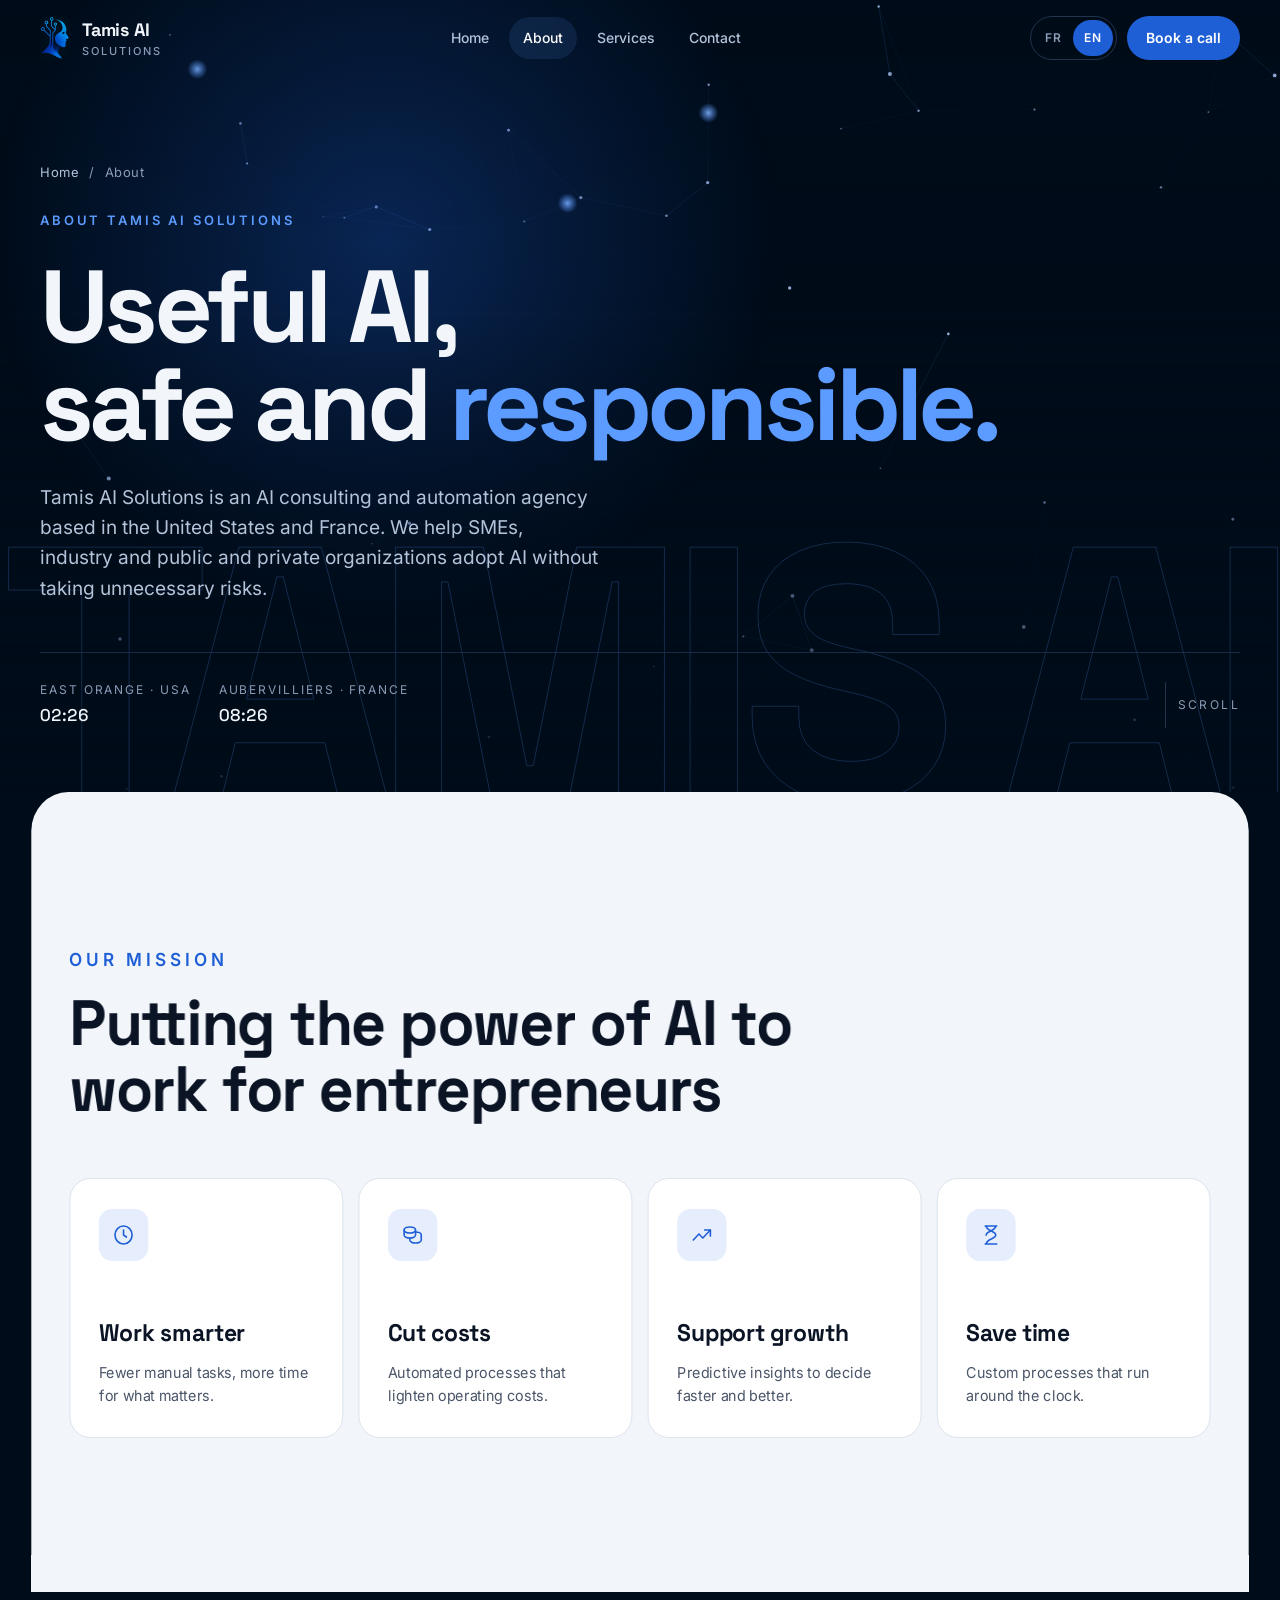
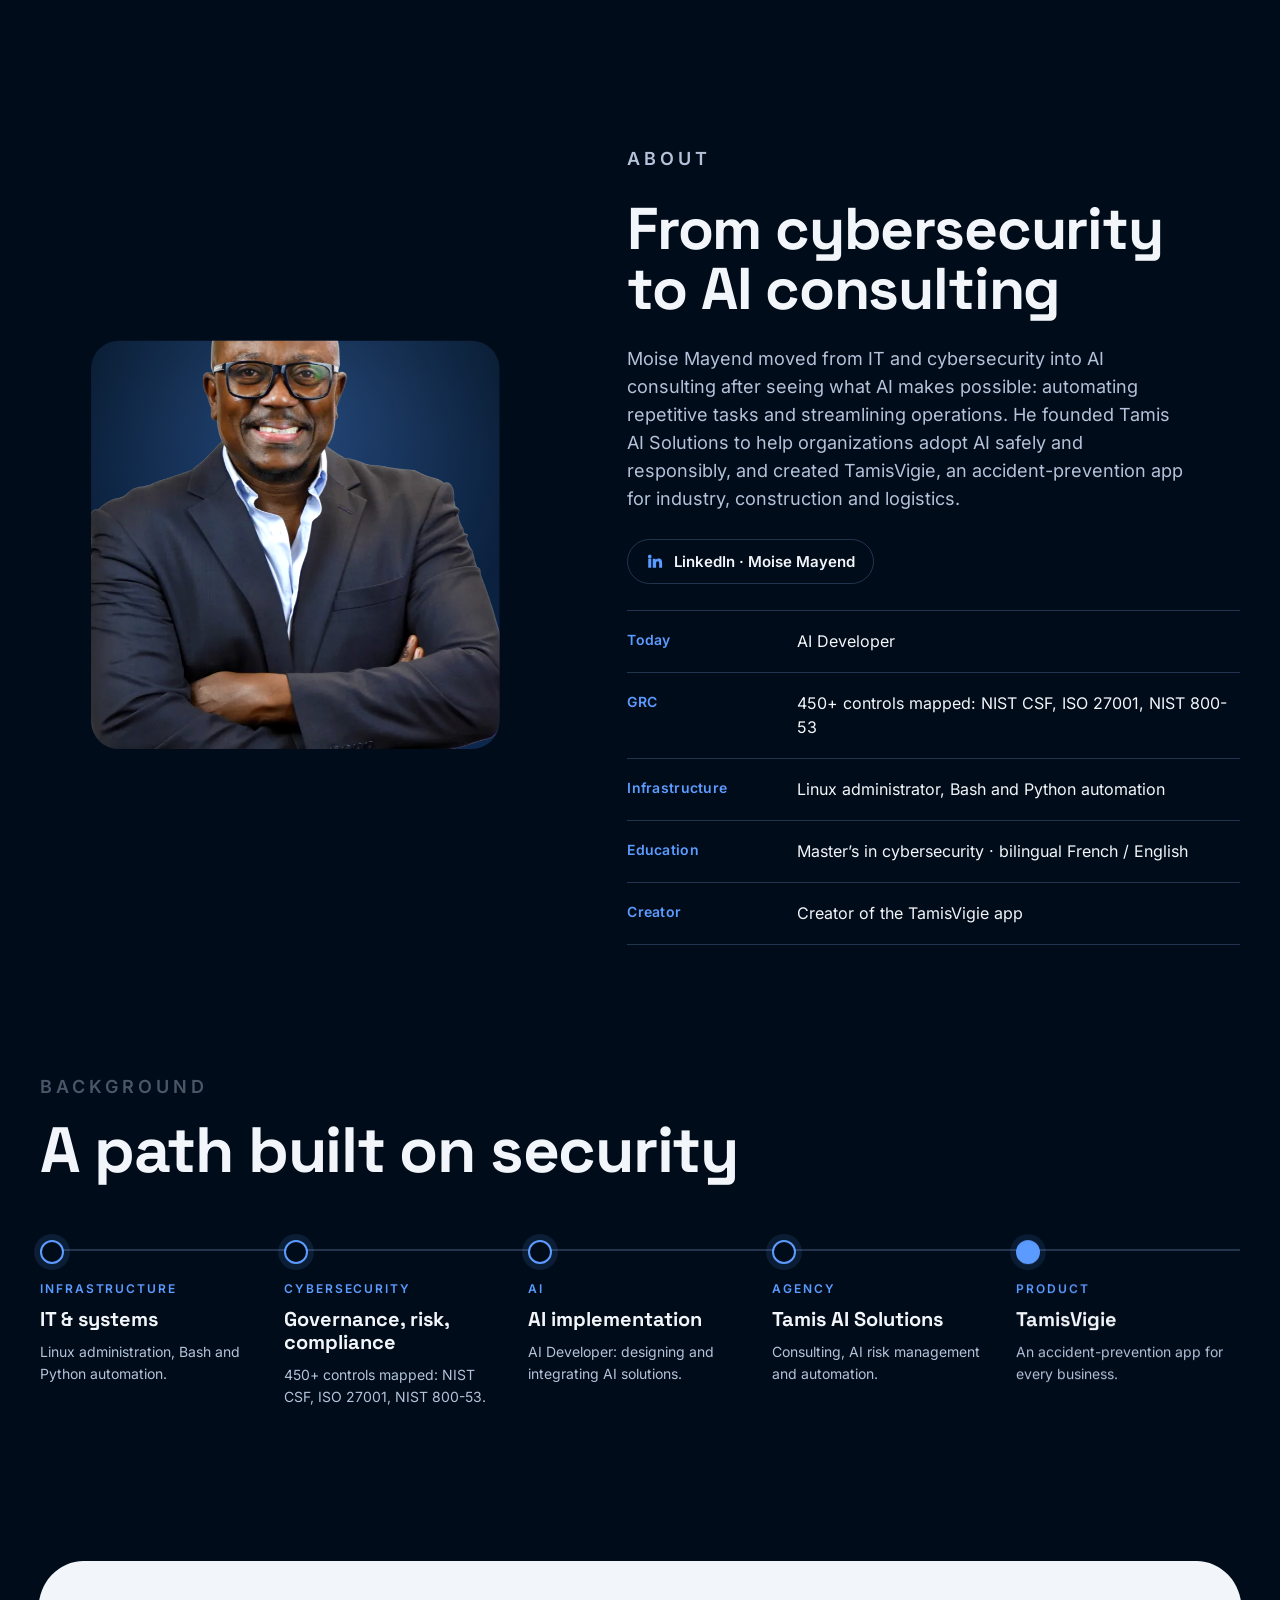
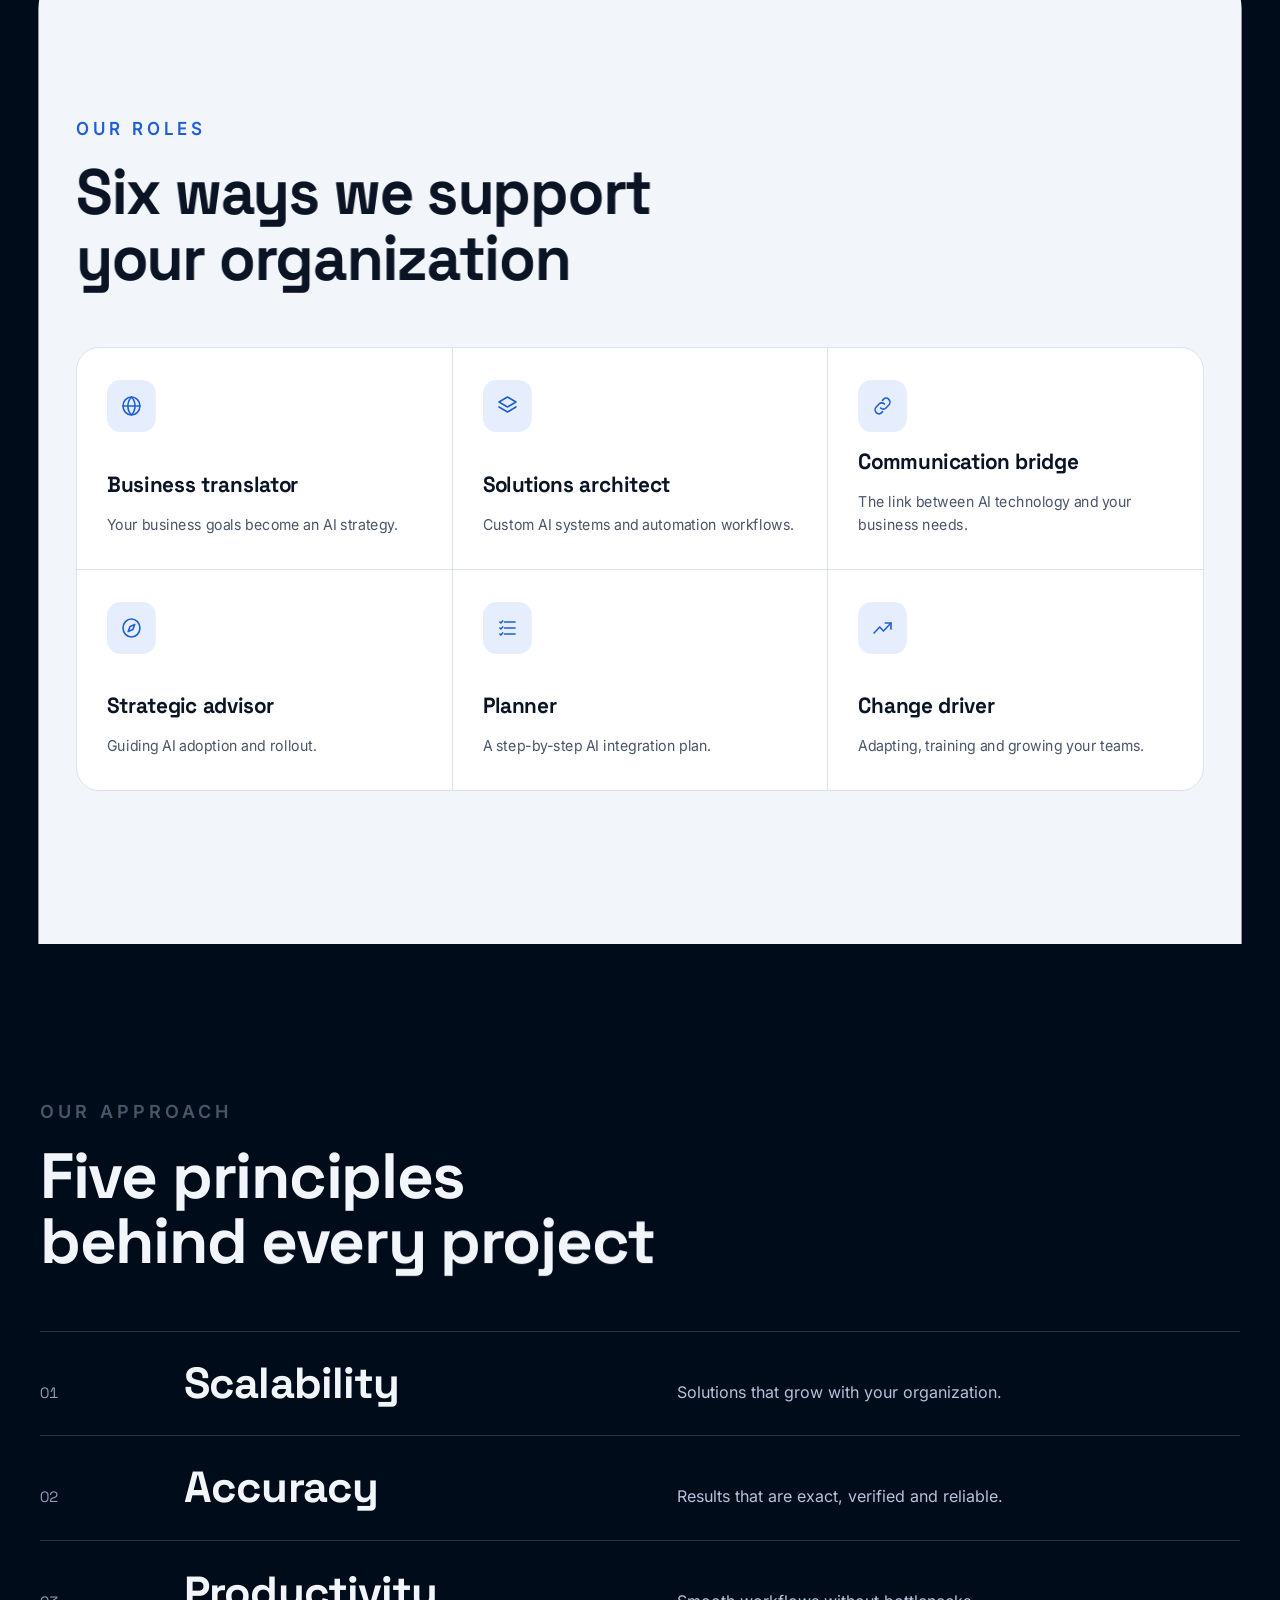
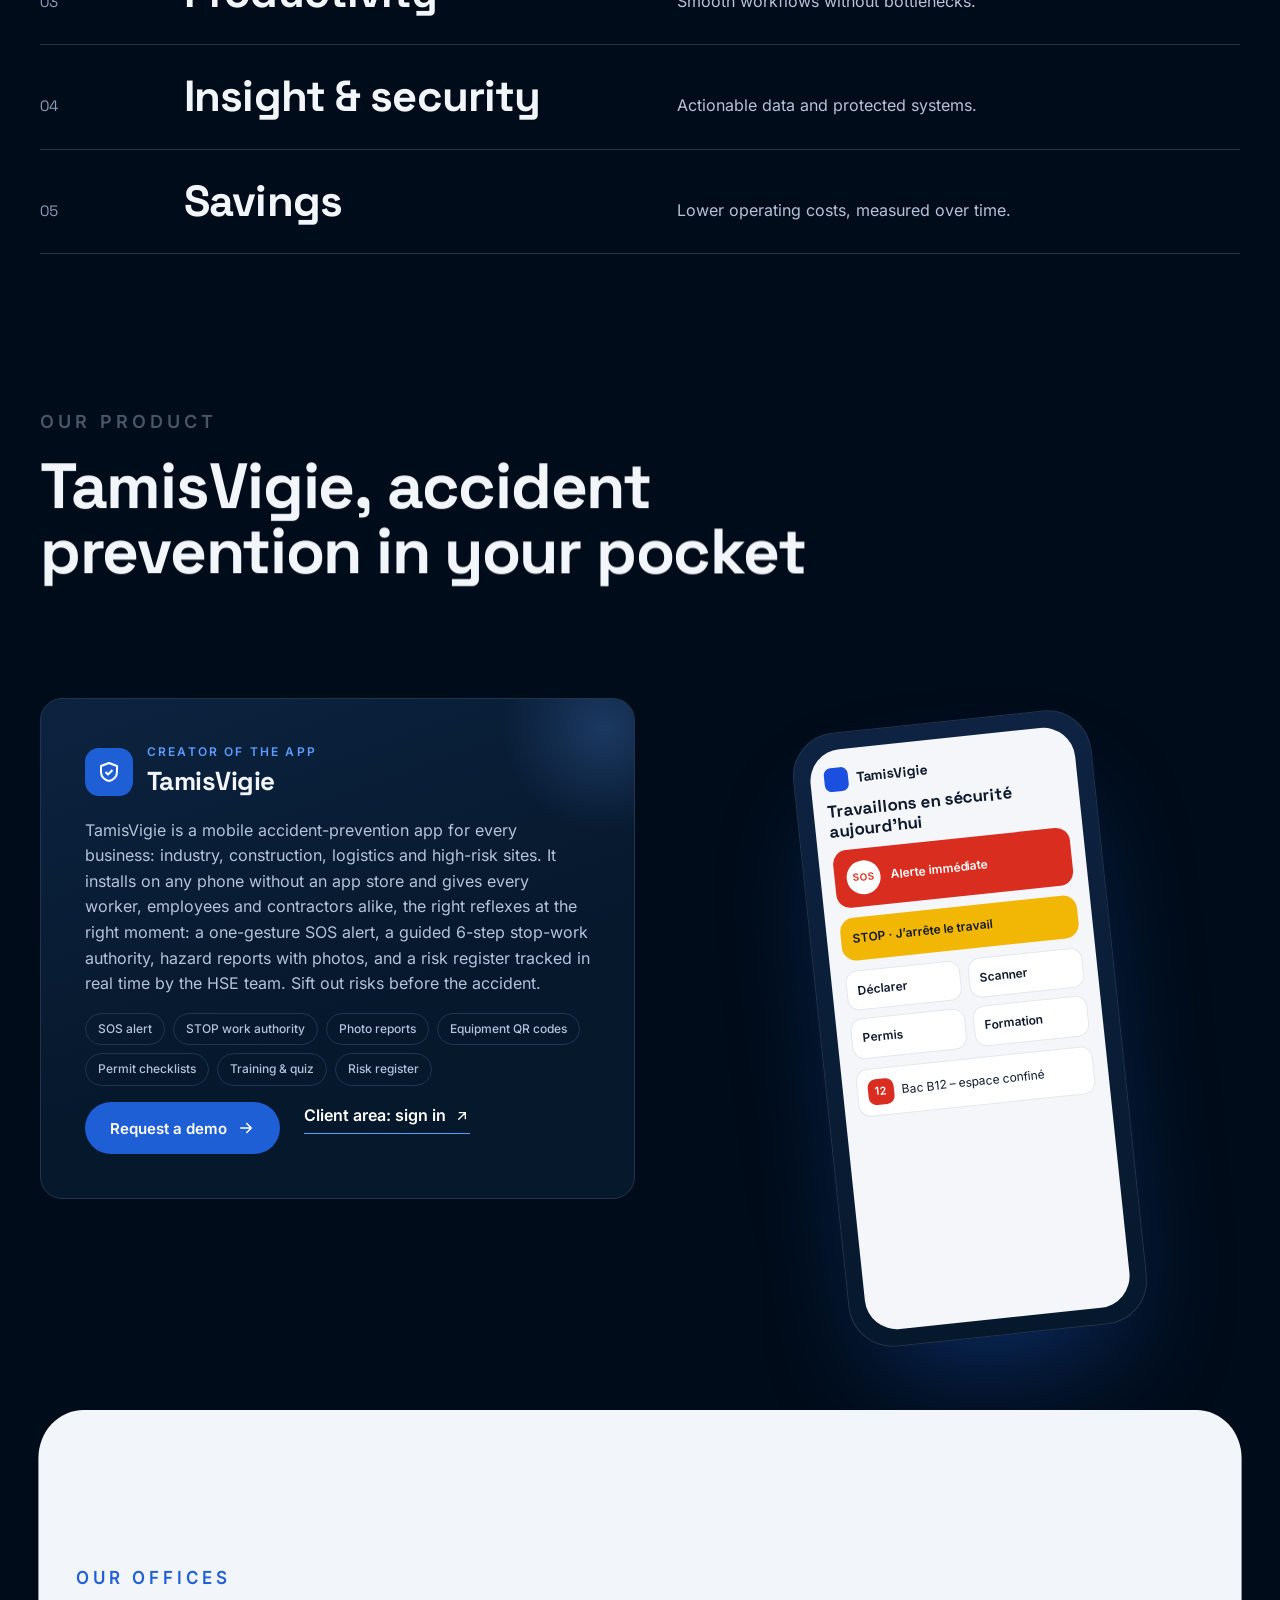
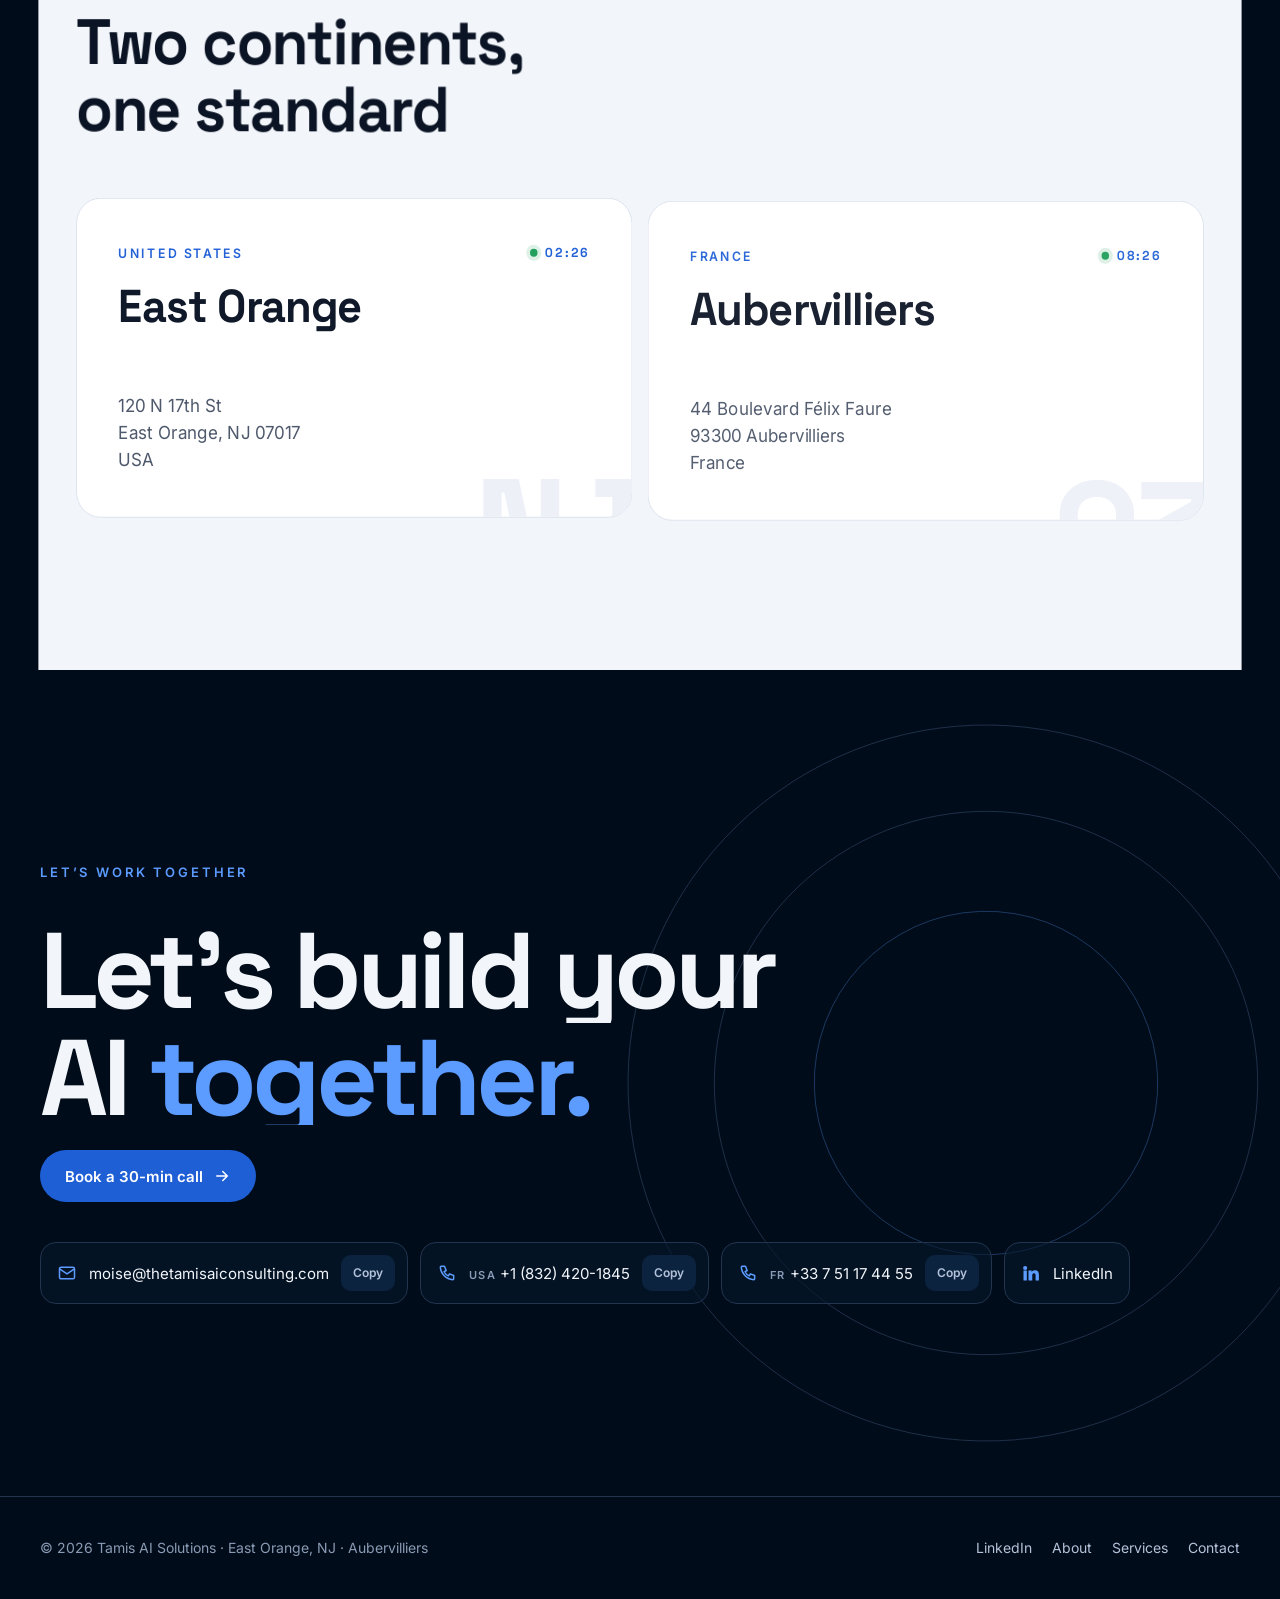
==== about.html @ cbe24662 "Publish Tamis AI site files (unzipped) Co-Authored-By: Claude Opus 5.5 <noreply@anthropic.com> Claud" ====
<!doctype html>
<html lang="fr">
<head>
<meta charset="utf-8">
<meta name="viewport" content="width=device-width, initial-scale=1, viewport-fit=cover">
<title>À propos – Tamis AI Solutions</title>
<meta name="description" content="Tamis AI Solutions : mission, fondateur, approche et TamisVigie.">
<meta name="theme-color" content="#000C19">
<meta name="format-detection" content="telephone=no">
<link rel="canonical" href="https://thetamisaiconsulting.com/about.html">
<meta property="og:type" content="website">
<meta property="og:site_name" content="Tamis AI Solutions">
<meta property="og:title" content="À propos – Tamis AI Solutions">
<meta property="og:description" content="Tamis AI Solutions : mission, fondateur, approche et TamisVigie.">
<meta property="og:url" content="https://thetamisaiconsulting.com/about.html">
<meta property="og:image" content="https://thetamisaiconsulting.com/assets/logo.webp">
<meta name="twitter:card" content="summary">
<link rel="icon" href="assets/mark.webp" type="image/webp">
<link rel="apple-touch-icon" href="assets/mark.webp">
<link rel="preload" href="assets/fonts/space-grotesk-latin-700-normal.woff2" as="font" type="font/woff2" crossorigin>
<link rel="preload" href="assets/fonts/inter-latin-400-normal.woff2" as="font" type="font/woff2" crossorigin>
<link rel="stylesheet" href="assets/site.css">
</head>
<body>
<a class="skip" href="#top" data-i18n="skip">Aller au contenu</a>
<header class="hdr" id="hdr">
  <div class="wrap hdr-in">
    <a class="brand" href="./" aria-label="Tamis AI Solutions">
      <img src="assets/mark.webp" alt="" width="30" height="44">
      <span><b>Tamis AI</b><small>Solutions</small></span>
    </a>
    <nav class="nav" aria-label="Navigation">
      <a href="./" data-i18n="nav.home">Accueil</a>
      <a href="about.html" aria-current="page" data-i18n="nav.about">À propos</a>
      <a href="services.html" data-i18n="nav.services">Services</a>
      <a href="contact.html" data-i18n="nav.contact">Contact</a>
    </nav>
    <div class="hdr-right">
      <div class="lang" role="group" aria-label="Langue / Language">
        <button type="button" data-lang="fr" aria-pressed="true">FR</button>
        <button type="button" data-lang="en" aria-pressed="false">EN</button>
      </div>
      <a class="btn btn-primary magnetic" href="https://calendly.com/mangonte72/30min" target="_blank" rel="noopener" data-i18n="cta.short">Prendre rendez-vous</a>
      <button type="button" class="menu-btn" aria-expanded="false" aria-controls="mnav" aria-label="Menu"><span></span></button>
    </div>
  </div>
</header>
<nav class="mnav" id="mnav" aria-label="Menu">
  <a href="./"><span data-i18n="nav.home">Accueil</span><small>01</small></a>
  <a href="about.html" aria-current="page"><span data-i18n="nav.about">À propos</span><small>02</small></a>
  <a href="services.html"><span data-i18n="nav.services">Services</span><small>03</small></a>
  <a href="contact.html"><span data-i18n="nav.contact">Contact</span><small>04</small></a>
  <a class="btn btn-primary" href="https://calendly.com/mangonte72/30min" target="_blank" rel="noopener" data-i18n="cta.short">Prendre rendez-vous</a>
</nav>

<main id="top">
  <section class="hero phero" id="hero">
    <canvas id="net" data-density="22000" aria-hidden="true"></canvas>
    <div class="hero-glow" id="glow" aria-hidden="true" style="left:30%;top:30%"></div>
    <div class="hero-shade" aria-hidden="true"></div>
    <div class="outline-word" aria-hidden="true">TAMIS AI</div>
    <div class="wrap hero-in" id="heroIn">
      <p class="crumbs hero-fade"><a href="./" data-i18n="nav.home">Accueil</a><span aria-hidden="true">/</span><span data-i18n="nav.about">À propos</span></p>
      <p class="eyebrow hero-fade" data-i18n="ab.eyebrow">À propos</p>
      <h1 class="hero-title" data-lines="ab.title"></h1>
      <p class="hero-sub hero-fade" data-i18n="ab.sub"></p>
      <div class="hero-meta hero-fade">
        <div class="cities">
          <div class="city"><span>East Orange · USA</span><b data-clock="us">--:--</b></div>
          <div class="city"><span>Aubervilliers · France</span><b data-clock="fr">--:--</b></div>
        </div>
        <a class="scroll-cue" href="#mission"><i aria-hidden="true"></i><span data-i18n="hero.scroll">Défiler</span></a>
      </div>
    </div>
  </section>

  <section class="paper sheet clients" id="mission">
    <div class="wrap">
      <div class="sec-head">
        <p class="eyebrow" data-i18n="mi.eyebrow">Notre mission</p>
        <h2 data-i18n="mi.title"></h2>
      </div>
      <div class="pillars" id="pillars"></div>
    </div>
  </section>

  <section class="founder" id="founder">
    <div class="wrap f-grid">
      <figure class="f-photo" id="fPhoto" style="margin:0">
        <img src="assets/founder.webp" alt="Moise Mayend" id="fImg" width="760" height="1069">
        <figcaption class="f-tag"><b>Moise Mayend</b><span data-i18n="f.role">Fondateur</span></figcaption>
      </figure>
      <div class="f-text">
        <p class="eyebrow" data-i18n="f.eyebrow">À propos</p>
        <h2 data-i18n="f.title"></h2>
        <p data-i18n="f.bio"></p>
        <a class="li-link" href="https://www.linkedin.com/in/moise-mayend-bb1931377" target="_blank" rel="noopener"><svg width="18" height="18" viewBox="0 0 24 24" fill="currentColor" aria-hidden="true"><path d="M4.98 3.5a2.5 2.5 0 11.02 5 2.5 2.5 0 01-.02-5zM3 9h4v12H3zM9 9h3.8v1.7h.1c.5-1 1.8-2 3.8-2 4 0 4.8 2.6 4.8 6V21h-4v-5.6c0-1.3 0-3-1.9-3s-2.1 1.4-2.1 2.9V21H9z"/></svg><span>LinkedIn · Moise Mayend</span></a>
        <dl class="creds" id="creds" style="margin:0"></dl>
      </div>
    </div>
    <div class="wrap" style="padding-top:clamp(80px,10vw,140px)">
      <div class="sec-head">
        <p class="eyebrow" data-i18n="pa.eyebrow">Parcours</p>
        <h2 data-i18n="pa.title"></h2>
      </div>
      <div class="path"><div class="path-line" aria-hidden="true"><i></i></div><div id="pathSteps" style="display:contents"></div></div>
    </div>
  </section>

  <section class="paper sheet clients" id="roles-sec">
    <div class="wrap">
      <div class="sec-head">
        <p class="eyebrow" data-i18n="ro.eyebrow">Nos rôles</p>
        <h2 data-i18n="ro.title"></h2>
      </div>
      <div class="roles" id="roles"></div>
    </div>
  </section>

  <section class="founder" id="approach">
    <div class="wrap">
      <div class="sec-head">
        <p class="eyebrow" data-i18n="pr.eyebrow">Notre approche</p>
        <h2 data-i18n="pr.title"></h2>
      </div>
      <div class="principles" id="principles"></div>
    </div>
  </section>

  <section class="founder" id="tamisvigie" style="padding-top:0">
    <div class="wrap">
      <div class="sec-head">
        <p class="eyebrow" data-i18n="tvp.eyebrow">Notre produit</p>
        <h2 data-i18n="tvp.title"></h2>
      </div>
      <div class="product">
        <article class="tv">
          <div class="tv-head">
            <div class="tv-logo"><svg width="24" height="24" viewBox="0 0 24 24" fill="none" stroke="currentColor" stroke-width="2" stroke-linejoin="round" aria-hidden="true"><path d="M12 3l8 3v6c0 4.5-3.4 8.3-8 9-4.6-.7-8-4.5-8-9V6l8-3z"/><path d="M8.5 12l2.5 2.5 4.5-4.5"/></svg></div>
            <div><p class="tv-kicker" data-i18n="tv.kicker">Créateur de l’application</p><h3>TamisVigie</h3></div>
          </div>
          <p class="tv-def" data-i18n="tv.def"></p>
          <div class="tags" id="tvTags"></div>
          <div class="tv-actions">
            <a class="btn btn-primary magnetic" href="https://calendly.com/mangonte72/30min" target="_blank" rel="noopener"><span data-i18n="tv.demo">Demander une démo</span><svg width="18" height="18" viewBox="0 0 24 24" fill="none" stroke="currentColor" stroke-width="2" stroke-linecap="round" aria-hidden="true"><path d="M5 12h14M13 6l6 6-6 6"/></svg></a>
            <a class="tv-link" href="https://mangonte72-dotcom.github.io/vigie/" target="_blank" rel="noopener"><span data-i18n="tv.login">Espace clients : se connecter</span><svg width="16" height="16" viewBox="0 0 24 24" fill="none" stroke="currentColor" stroke-width="2" stroke-linecap="round" aria-hidden="true"><path d="M7 17L17 7M8 7h9v9"/></svg></a>
          </div>
        </article>
        <div class="phone" aria-hidden="true">
          <div class="phone-in">
            <div class="ph-top"><i></i>TamisVigie</div>
            <div class="ph-h">Travaillons en sécurité aujourd’hui</div>
            <div class="ph-sos"><span>SOS</span>Alerte immédiate</div>
            <div class="ph-stop">STOP · J’arrête le travail</div>
            <div class="ph-grid"><div>Déclarer</div><div>Scanner</div><div>Permis</div><div>Formation</div></div>
            <div class="ph-row"><b>12</b>Bac B12 – espace confiné</div>
          </div>
        </div>
      </div>
    </div>
  </section>

  <!-- OFFICES -->
  <section class="paper sheet offices" id="offices">
    <div class="wrap">
      <div class="sec-head">
        <p class="eyebrow" data-i18n="of.eyebrow">Nos bureaux</p>
        <h2 data-i18n="of.title">Deux continents, une même exigence</h2>
      </div>
      <div class="of-grid">
        <article class="of">
          <div class="of-flag"><span data-i18n="of.us">États-Unis</span><span class="of-time"><i></i><b data-clock="us">--:--</b></span></div>
          <h3>East Orange</h3>
          <address>120 N 17th St<br>East Orange, NJ 07017<br>USA</address>
          <div class="of-coord" aria-hidden="true">NJ</div>
        </article>
        <article class="of">
          <div class="of-flag"><span data-i18n="of.fr">France</span><span class="of-time"><i></i><b data-clock="fr">--:--</b></span></div>
          <h3>Aubervilliers</h3>
          <address>44 Boulevard Félix Faure<br>93300 Aubervilliers<br>France</address>
          <div class="of-coord" aria-hidden="true">93</div>
        </article>
      </div>
    </div>
  </section>

  <!-- CTA -->
  <section class="cta" id="contact">
    <div class="cta-ring" id="ring" aria-hidden="true"></div>
    <div class="wrap cta-in">
      <p class="eyebrow" data-i18n="cta.eyebrow">Travaillons ensemble</p>
      <h2 class="cta-title" data-lines="ab.cta"></h2>
      <div class="cta-row">
        <a class="btn btn-primary magnetic" href="https://calendly.com/mangonte72/30min" target="_blank" rel="noopener"><span data-i18n="hero.cta1">Réserver un appel de 30 min</span><svg width="18" height="18" viewBox="0 0 24 24" fill="none" stroke="currentColor" stroke-width="2" stroke-linecap="round" aria-hidden="true"><path d="M5 12h14M13 6l6 6-6 6"/></svg></a>
      </div>
      <div class="contact-list">
        <div class="chip"><svg width="20" height="20" viewBox="0 0 24 24" fill="none" stroke="currentColor" stroke-width="1.8" aria-hidden="true"><rect x="3" y="5" width="18" height="14" rx="2"/><path d="M3 7l9 6 9-6"/></svg><span id="mail">moise@thetamisaiconsulting.com</span><button type="button" data-copy="mail" data-i18n="copy">Copier</button></div>
        <div class="chip"><svg width="20" height="20" viewBox="0 0 24 24" fill="none" stroke="currentColor" stroke-width="1.8" stroke-linejoin="round" aria-hidden="true"><path d="M5 4h4l2 5-2.5 1.5a11 11 0 005 5L15 13l5 2v4a1 1 0 01-1 1A16 16 0 014 5a1 1 0 011-1z"/></svg><span><small class="cc">USA</small> <span id="phone">+1 (832) 420-1845</span></span><button type="button" data-copy="phone" data-i18n="copy">Copier</button></div>
        <div class="chip"><svg width="20" height="20" viewBox="0 0 24 24" fill="none" stroke="currentColor" stroke-width="1.8" stroke-linejoin="round" aria-hidden="true"><path d="M5 4h4l2 5-2.5 1.5a11 11 0 005 5L15 13l5 2v4a1 1 0 01-1 1A16 16 0 014 5a1 1 0 011-1z"/></svg><span><small class="cc">FR</small> <span id="phone2">+33 7 51 17 44 55</span></span><button type="button" data-copy="phone2" data-i18n="copy">Copier</button></div>
        <a class="chip" style="text-decoration:none;padding-right:16px" href="https://www.linkedin.com/in/moise-mayend-bb1931377" target="_blank" rel="noopener"><svg width="20" height="20" viewBox="0 0 24 24" fill="currentColor" aria-hidden="true"><path d="M4.98 3.5a2.5 2.5 0 11.02 5 2.5 2.5 0 01-.02-5zM3 9h4v12H3zM9 9h3.8v1.7h.1c.5-1 1.8-2 3.8-2 4 0 4.8 2.6 4.8 6V21h-4v-5.6c0-1.3 0-3-1.9-3s-2.1 1.4-2.1 2.9V21H9z"/></svg><span style="user-select:auto">LinkedIn</span></a>
      </div>
    </div>
  </section>
</main>

<footer class="foot">
  <div class="wrap foot-in">
    <span>© 2026 Tamis AI Solutions · East Orange, NJ · Aubervilliers</span>
    <nav aria-label="Footer">
      <a href="https://www.linkedin.com/in/moise-mayend-bb1931377" target="_blank" rel="noopener">LinkedIn</a>
      <a href="about.html" data-i18n="nav.about">À propos</a>
      <a href="services.html" data-i18n="nav.services">Services</a>
      <a href="contact.html" data-i18n="nav.contact">Contact</a>
    </nav>
  </div>
</footer>

<script src="assets/vendor/gsap.min.js"></script>
<script src="assets/vendor/ScrollTrigger.min.js"></script>
<script src="assets/vendor/lenis.min.js"></script>
<script src="assets/i18n.js"></script>
<script src="assets/site.js"></script>
</body>
</html>
---- assets/site.css ----
/* Self-hosted fonts (no third-party requests) */
@font-face{font-family:"Inter";font-style:normal;font-weight:400;font-display:swap;src:url("fonts/inter-latin-400-normal.woff2") format("woff2")}
@font-face{font-family:"Inter";font-style:normal;font-weight:500;font-display:swap;src:url("fonts/inter-latin-500-normal.woff2") format("woff2")}
@font-face{font-family:"Inter";font-style:normal;font-weight:600;font-display:swap;src:url("fonts/inter-latin-600-normal.woff2") format("woff2")}
@font-face{font-family:"Space Grotesk";font-style:normal;font-weight:400;font-display:swap;src:url("fonts/space-grotesk-latin-400-normal.woff2") format("woff2")}
@font-face{font-family:"Space Grotesk";font-style:normal;font-weight:500;font-display:swap;src:url("fonts/space-grotesk-latin-500-normal.woff2") format("woff2")}
@font-face{font-family:"Space Grotesk";font-style:normal;font-weight:600;font-display:swap;src:url("fonts/space-grotesk-latin-600-normal.woff2") format("woff2")}
@font-face{font-family:"Space Grotesk";font-style:normal;font-weight:700;font-display:swap;src:url("fonts/space-grotesk-latin-700-normal.woff2") format("woff2")}
/* Layout: dark "ink" stage for the hero, services, founder and CTA; light "paper" sheets slide over it for the manifesto, clients and offices. */
:root{
  --ink:#000C19; --ink-2:#06182C; --ink-3:#0C2340; --line:#23344F;
  --paper:#F2F5FA; --paper-2:#FFFFFF; --paper-ink:#0B1424; --paper-line:#DCE3EE;
  --blue:#1F5FD6; --sky:#5C9BFF; --mist:#B4C3DA; --dim:#8A9BB5; --slate:#4A5568;
  --display:"Space Grotesk",ui-sans-serif,system-ui,sans-serif;
  --body:"Inter",ui-sans-serif,system-ui,-apple-system,"Segoe UI",sans-serif;
  --gut:max(20px,env(safe-area-inset-left,0px));
  --gut-r:max(20px,env(safe-area-inset-right,0px));
  --wrap:1240px;
  color-scheme:dark;
}
*{box-sizing:border-box}
html{background:var(--ink)}
body{margin:0;background:var(--ink);color:#F2F5FA;font-family:var(--body);font-size:16px;line-height:1.55;-webkit-font-smoothing:antialiased;overflow-x:hidden}
h1,h2,h3{font-family:var(--display);margin:0;font-weight:700;letter-spacing:-.02em;text-wrap:balance}
p{margin:0}
a{color:inherit}
img{display:block;max-width:100%}
:focus-visible{outline:2px solid var(--sky);outline-offset:3px;border-radius:6px}
.wrap{max-width:var(--wrap);margin:0 auto;padding-left:var(--gut);padding-right:var(--gut-r)}
.eyebrow{font-size:13px;font-weight:600;letter-spacing:.22em;text-transform:uppercase;color:var(--sky)}
.paper .eyebrow{color:var(--blue)}
.line{display:block;overflow:hidden;padding-bottom:.06em;margin-bottom:-.06em}
.line>span{display:inline-block;will-change:transform}

/* ---------- Preloader ---------- */
.loader{display:none}
.js-anim .loader{display:grid;position:fixed;inset:0;z-index:100;background:var(--ink);place-items:center}
.loader-in{display:flex;flex-direction:column;align-items:center;gap:22px}
.loader img{width:86px;height:auto;border-radius:12px}
.loader-word{font-family:var(--display);font-weight:700;font-size:22px;letter-spacing:.5em;padding-left:.5em;display:flex}
.loader-word span{display:inline-block}
.loader-bar{width:180px;height:2px;background:var(--line);overflow:hidden;border-radius:2px}
.loader-bar i{display:block;height:100%;width:100%;background:var(--sky);transform-origin:left;transform:scaleX(0)}

/* ---------- Header ---------- */
body::before{content:"";position:fixed;inset:0 0 auto;height:env(safe-area-inset-top,0px);z-index:60;background:var(--ink)}
.hdr{position:fixed;top:env(safe-area-inset-top,0px);left:0;right:0;z-index:50;transition:background .4s,border-color .4s,backdrop-filter .4s;border-bottom:1px solid transparent}
.hdr.scrolled{background:rgba(0,12,25,.9);backdrop-filter:blur(14px);-webkit-backdrop-filter:blur(14px);border-color:rgba(35,52,79,.7)}
.hdr-in{display:flex;align-items:center;justify-content:space-between;gap:16px;height:76px}
.brand{display:flex;align-items:center;gap:12px;text-decoration:none}
.brand img{width:30px;height:auto;border-radius:6px}
.brand b{font-family:var(--display);font-size:18px;font-weight:700;letter-spacing:-.01em}
.brand small{display:block;font-size:11px;color:var(--dim);letter-spacing:.18em;text-transform:uppercase;font-weight:500}
.nav{display:flex;align-items:center;gap:6px}
.nav a{text-decoration:none;font-size:14px;font-weight:500;color:var(--mist);padding:10px 14px;border-radius:999px;transition:color .25s,background .25s}
.nav a:hover{color:#fff;background:rgba(92,155,255,.1)}
.hdr-right{display:flex;align-items:center;gap:10px}
.lang{display:flex;border:1px solid var(--line);border-radius:999px;padding:3px}
.lang button{font:600 12px/1 var(--body);letter-spacing:.08em;background:none;border:0;color:var(--dim);padding:9px 11px;border-radius:999px;cursor:pointer;min-height:36px}
.lang button[aria-pressed="true"]{background:var(--blue);color:#fff}
.btn{display:inline-flex;align-items:center;gap:10px;font:600 15px/1 var(--body);text-decoration:none;border-radius:999px;padding:16px 24px;min-height:48px;border:1px solid transparent;cursor:pointer;transition:background .3s,color .3s,border-color .3s;will-change:transform}
.btn-primary{background:var(--blue);color:#fff}
.btn-primary:hover{background:#2C6CF0}
.btn-ghost{border-color:var(--line);color:#F2F5FA;background:rgba(6,24,44,.4)}
.btn-ghost:hover{border-color:var(--sky)}
.btn svg{transition:transform .3s}
.btn:hover svg{transform:translateX(4px)}
.hdr .btn{padding:12px 18px;font-size:14px;min-height:44px}
.menu-btn{display:none;width:44px;height:44px;border-radius:999px;border:1px solid var(--line);background:none;color:#fff;cursor:pointer;place-items:center}

/* ---------- Hero ---------- */
.hero{position:relative;min-height:100svh;display:flex;flex-direction:column;justify-content:flex-end;overflow:hidden;isolation:isolate}
.hero canvas{position:absolute;inset:0;width:100%;height:100%;z-index:-2}
.hero-glow{position:absolute;z-index:-1;width:900px;height:900px;max-width:none;border-radius:50%;background:radial-gradient(circle,rgba(31,95,214,.32),rgba(31,95,214,0) 62%);left:55%;top:20%;transform:translate(-50%,-50%);pointer-events:none}
.hero-shade{position:absolute;inset:0;z-index:-1;background:linear-gradient(180deg,rgba(0,12,25,.1) 0%,rgba(0,12,25,0) 40%,rgba(0,12,25,.85) 100%);pointer-events:none}
.hero-in{position:relative;width:100%;padding-top:150px;padding-bottom:40px;display:flex;flex-direction:column;gap:28px}
.hero h1{font-size:clamp(46px,7.4vw,118px);line-height:.98;max-width:1150px;letter-spacing:-.045em;font-weight:700}
.hero h1 .accent{color:var(--sky)}
.hero-sub{max-width:560px;font-size:clamp(17px,1.5vw,19px);color:var(--mist);line-height:1.6}
.hero-cta{display:flex;flex-wrap:wrap;gap:12px}
.hero-meta{display:flex;flex-wrap:wrap;align-items:flex-end;justify-content:space-between;gap:20px;padding-top:28px;margin-top:20px;border-top:1px solid rgba(35,52,79,.8)}
.cities{display:flex;flex-wrap:wrap;gap:28px}
.city{display:flex;flex-direction:column;gap:2px}
.city span{font-size:12px;letter-spacing:.16em;text-transform:uppercase;color:var(--dim)}
.city b{font-family:var(--display);font-weight:500;font-size:17px;font-variant-numeric:tabular-nums}
.scroll-cue{display:flex;align-items:center;gap:12px;font-size:12px;letter-spacing:.2em;text-transform:uppercase;color:var(--dim);text-decoration:none}
.scroll-cue i{width:1px;height:46px;background:var(--line);position:relative;overflow:hidden}
.scroll-cue i::after{content:"";position:absolute;left:0;top:-50%;width:1px;height:50%;background:var(--sky);animation:cue 2s cubic-bezier(.6,0,.2,1) infinite}
@keyframes cue{to{top:110%}}

/* ---------- Marquee ---------- */
.marquee{border-block:1px solid var(--line);overflow:hidden;padding-block:22px;background:var(--ink)}
.marquee-track{display:flex;width:max-content;gap:0;will-change:transform}
.marquee-group{display:flex;align-items:center;gap:40px;padding-right:40px;font-family:var(--display);font-size:clamp(22px,3vw,36px);font-weight:500;white-space:nowrap;color:var(--mist)}
.marquee-group i{width:10px;height:10px;border:2px solid var(--sky);border-radius:50%;flex:0 0 auto}

/* ---------- Paper sheets ---------- */
.paper{background:var(--paper);color:var(--paper-ink);position:relative;z-index:2}
.sheet{border-radius:0;transform-origin:50% 0}
.manifesto{padding-block:clamp(96px,14vw,180px)}
.manifesto-in{display:grid;grid-template-columns:minmax(0,1fr) minmax(0,3fr);gap:40px}
.manifesto-side{display:flex;flex-direction:column;gap:18px}
.risk{position:relative;width:100%;max-width:320px;display:flex;flex-direction:column;gap:14px}
.risk canvas{width:100%;aspect-ratio:1;display:block}
.risk-hud{display:flex;flex-direction:column;gap:10px;font-family:var(--body)}
.risk-state{display:flex;align-items:center;gap:8px;font-size:13px;font-weight:600;letter-spacing:.04em;color:var(--slate)}
.risk-state i{width:8px;height:8px;border-radius:50%;background:#D92D20;box-shadow:0 0 0 4px rgba(217,45,32,.15);transition:background .4s,box-shadow .4s}
.risk.safe .risk-state i{background:#1E9E5A;box-shadow:0 0 0 4px rgba(30,158,90,.18)}
.risk-num{display:flex;align-items:baseline;justify-content:space-between;gap:10px}
.risk-num small{font-size:12px;letter-spacing:.14em;text-transform:uppercase;color:var(--slate);font-weight:600}
.risk-num b{font-family:var(--display);font-size:34px;font-weight:700;letter-spacing:-.02em;font-variant-numeric:tabular-nums;color:var(--paper-ink)}
.risk-bar{height:6px;border-radius:6px;background:#DCE3EE;overflow:hidden}
.risk-bar i{display:block;height:100%;width:100%;border-radius:6px;background:linear-gradient(90deg,#1F5FD6,#D92D20);transform-origin:left}
@media (max-width:1000px){ .risk{max-width:300px} }
.manifesto p.big{font-family:var(--display);font-weight:500;font-size:clamp(28px,4.2vw,58px);line-height:1.12;letter-spacing:-.025em}
.manifesto .w{display:inline-block;will-change:transform,opacity,filter}
.man-main{display:flex;flex-direction:column;gap:clamp(36px,5vw,56px);min-width:0}
.kw{position:relative;z-index:0;white-space:nowrap;color:#9B1C13}
.kw-bg{position:absolute;left:-.1em;right:-.1em;bottom:.1em;height:.38em;border-radius:6px;background:rgba(217,45,32,.16);transform-origin:left;z-index:-1}
.acc{background:linear-gradient(90deg,#1F5FD6,#5C9BFF 60%,#1F5FD6);-webkit-background-clip:text;background-clip:text;color:transparent;background-size:200% 100%}
.tease{display:flex;flex-wrap:wrap;align-items:center;gap:14px 18px;padding-top:28px;border-top:1px solid var(--paper-line)}
.tease-label{font-size:16px;color:var(--slate);font-weight:500}
.rot{display:inline-grid;overflow:hidden;font-family:var(--display);font-weight:700;font-size:clamp(20px,2.2vw,28px);color:var(--blue);letter-spacing:-.01em;line-height:1.25;flex:1 1 260px;min-width:0}
.rot>span{grid-area:1/1;white-space:normal;will-change:transform}
.rot>span+span{opacity:0}
.tease-btn svg{animation:nudge 1.6s ease-in-out infinite}
@keyframes nudge{50%{transform:translateY(4px)}}
.wm{display:inline-block;overflow:hidden;vertical-align:top;padding-bottom:.22em;margin-bottom:-.22em}
.wm>span{display:inline-block;will-change:transform}
@media (prefers-reduced-motion:reduce){.tease-btn svg{animation:none}}

/* ---------- Services ---------- */
.services{position:relative;background:var(--ink);overflow:hidden}
.services-head{display:flex;flex-wrap:wrap;justify-content:space-between;align-items:flex-end;gap:24px;padding-top:clamp(96px,12vw,150px);padding-bottom:48px}
.services-head h2{font-size:clamp(38px,5.6vw,80px);line-height:1;max-width:760px}
.services-head p{max-width:380px;color:var(--mist)}
.progress{height:2px;background:var(--line);border-radius:2px;margin-top:8px;overflow:hidden}
.progress i{display:block;height:100%;background:var(--sky);transform-origin:left;transform:scaleX(0)}
.track-wrap{padding-bottom:clamp(96px,12vw,140px)}
.track{display:grid;grid-template-columns:repeat(4,minmax(0,1fr));gap:16px}
.svc{position:relative;min-height:340px;text-decoration:none;color:inherit;border:1px solid var(--line);border-radius:24px;padding:32px;display:flex;flex-direction:column;gap:18px;background:linear-gradient(180deg,var(--ink-2),var(--ink));overflow:hidden;--mx:50%;--my:0%}
.svc::before{content:"";position:absolute;inset:0;background:radial-gradient(420px circle at var(--mx) var(--my),rgba(92,155,255,.16),transparent 60%);opacity:0;transition:opacity .4s;pointer-events:none}
.svc:hover::before{opacity:1}
.svc:hover{border-color:#2F4A72}
.svc-top{display:flex;justify-content:space-between;align-items:center}
.svc-n{font-family:var(--display);font-size:14px;color:var(--dim);font-variant-numeric:tabular-nums}
.svc-ic{width:56px;height:56px;border-radius:16px;background:rgba(31,95,214,.14);border:1px solid rgba(92,155,255,.25);display:grid;place-items:center;color:var(--sky)}
.svc h3{font-size:24px;line-height:1.1;margin-top:auto}
.svc-more{display:inline-flex;align-items:center;gap:8px;font-size:14px;font-weight:600;color:var(--sky);margin-top:4px}
.svc-more svg{transition:transform .3s}
.svc:hover .svc-more svg{transform:translateX(5px)}
.svc.all{background:var(--blue);border-color:var(--blue);justify-content:space-between}
.svc.all h3{font-size:30px}
.svc.all p,.svc.all .svc-more{color:#EAF1FF}
.svc.all:hover{background:#2C6CF0}
.svc p{color:var(--mist);font-size:15px}
.tags{display:flex;flex-wrap:wrap;gap:8px}
.tags span{font-size:12px;font-weight:500;color:var(--mist);border:1px solid var(--line);border-radius:999px;padding:6px 12px}

/* ---------- Clients ---------- */
.clients{padding-block:clamp(96px,12vw,160px)}
.sec-head{display:flex;flex-direction:column;gap:18px;max-width:820px;margin-bottom:56px}
.sec-head h2{font-size:clamp(36px,5vw,72px);line-height:1.02}
.sec-head p{font-size:18px;color:var(--slate);max-width:600px}
.cl-grid{display:grid;grid-template-columns:repeat(4,minmax(0,1fr));gap:16px}
.cl{background:var(--paper-2);border:1px solid var(--paper-line);border-radius:22px;padding:28px;display:flex;flex-direction:column;gap:14px;min-height:280px;transition:transform .5s cubic-bezier(.2,.8,.2,1),box-shadow .5s;transform-style:preserve-3d}
.cl:hover{box-shadow:0 30px 60px -30px rgba(11,20,36,.35)}
.cl-ic{width:52px;height:52px;border-radius:14px;background:#E6EEFD;color:var(--blue);display:grid;place-items:center}
.cl h3{font-size:24px;margin-top:auto}
.cl p{color:var(--slate);font-size:15px}

/* ---------- Founder ---------- */
.founder{background:var(--ink);padding-block:clamp(96px,12vw,160px);overflow:hidden}
.f-grid{display:grid;grid-template-columns:minmax(0,5fr) minmax(0,6fr);gap:clamp(32px,6vw,96px);align-items:center}
.f-photo{position:relative;border-radius:28px;overflow:hidden;aspect-ratio:4/5;max-width:100%;background:radial-gradient(70% 55% at 50% 30%,rgba(92,155,255,.35),rgba(92,155,255,0) 70%),radial-gradient(120% 80% at 50% 100%,#123060,var(--ink-2))}
.f-photo img{position:absolute;left:0;right:0;bottom:0;width:100%;height:94%;object-fit:contain;object-position:50% 100%;filter:brightness(1.06) contrast(1.04);will-change:transform}
.f-photo::after{content:"";position:absolute;inset:0;border:1px solid var(--line);border-radius:28px;pointer-events:none}
.f-tag{position:absolute;left:20px;bottom:20px;z-index:2;background:rgba(0,12,25,.72);backdrop-filter:blur(10px);-webkit-backdrop-filter:blur(10px);border:1px solid var(--line);border-radius:14px;padding:12px 16px}
.f-tag b{font-family:var(--display);display:block;font-size:17px}
.f-tag span{font-size:13px;color:var(--mist)}
.f-text{display:flex;flex-direction:column;gap:26px}
.f-text h2{font-size:clamp(36px,4.6vw,64px);line-height:1.02}
.f-text>p{font-size:18px;color:var(--mist);max-width:560px}
.creds{display:flex;flex-direction:column}
.cred{display:grid;grid-template-columns:150px minmax(0,1fr);gap:20px;padding:18px 0;border-top:1px solid var(--line)}
.cred:last-child{border-bottom:1px solid var(--line)}
.cred dt{color:var(--sky);font-weight:600;font-size:14px;letter-spacing:.02em}
.cred dd{margin:0;font-size:16px}
.tv{position:relative;border:1px solid var(--line);border-radius:22px;padding:28px;background:linear-gradient(160deg,var(--ink-3),var(--ink-2) 60%);display:flex;flex-direction:column;gap:16px;overflow:hidden}
.tv::after{content:"";position:absolute;right:-80px;top:-80px;width:220px;height:220px;border-radius:50%;background:radial-gradient(circle,rgba(92,155,255,.22),transparent 65%);pointer-events:none}
.tv-head{display:flex;align-items:center;gap:14px}
.tv-logo{width:48px;height:48px;border-radius:14px;background:var(--blue);color:#fff;display:grid;place-items:center;flex:0 0 auto}
.tv-kicker{font-size:12px;font-weight:600;letter-spacing:.18em;text-transform:uppercase;color:var(--sky)}
.tv h3{font-size:26px}
.tv-def{color:var(--mist);font-size:16px;line-height:1.6}
.tv-link{display:inline-flex;align-items:center;gap:8px;align-self:flex-start;color:#fff;font-weight:600;text-decoration:none;border-bottom:1px solid var(--sky);padding-bottom:4px;min-height:32px}
.tv-link:hover{color:var(--sky)}
.li-link{display:inline-flex;align-items:center;gap:10px;align-self:flex-start;color:#F2F5FA;text-decoration:none;font-weight:600;font-size:15px;border:1px solid var(--line);border-radius:999px;padding:10px 18px;min-height:44px;transition:border-color .3s,color .3s}
.li-link svg{color:var(--sky)}
.li-link:hover{border-color:var(--sky)}
.tv-actions{display:flex;flex-wrap:wrap;align-items:center;gap:12px 24px}
.tv-ref{font-size:14px;color:var(--dim);display:flex;align-items:center;gap:10px;padding-top:14px;border-top:1px solid var(--line)}
.tv-ref b{font-family:var(--display);font-size:16px;color:#F2F5FA;letter-spacing:.02em}
.cc{font-size:11px;font-weight:600;letter-spacing:.12em;color:var(--dim)}

/* ---------- Offices ---------- */
.offices{padding-block:clamp(96px,12vw,160px)}
.of-grid{display:grid;grid-template-columns:repeat(2,minmax(0,1fr));gap:16px}
.of{position:relative;background:var(--paper-2);border:1px solid var(--paper-line);border-radius:26px;padding:clamp(28px,4vw,44px);display:flex;flex-direction:column;gap:20px;overflow:hidden;min-height:320px}
.of-flag{display:flex;justify-content:space-between;align-items:center;gap:12px}
.of-flag span{font-size:13px;font-weight:600;letter-spacing:.18em;text-transform:uppercase;color:var(--blue)}
.of-time{font-family:var(--display);font-size:15px;color:var(--slate);font-variant-numeric:tabular-nums;display:flex;align-items:center;gap:8px}
.of-time i{width:8px;height:8px;border-radius:50%;background:#1E9E5A;box-shadow:0 0 0 4px rgba(30,158,90,.15)}
.of h3{font-size:clamp(30px,3.6vw,48px);line-height:1}
.of address{font-style:normal;font-size:18px;color:var(--slate);line-height:1.5;margin-top:auto}
.of-coord{position:absolute;right:-10px;bottom:-30px;font-family:var(--display);font-size:clamp(80px,12vw,150px);font-weight:700;color:#EDF1F7;letter-spacing:-.05em;line-height:1;pointer-events:none;z-index:0}
.of>*:not(.of-coord){position:relative;z-index:1}

/* ---------- CTA ---------- */
.cta{background:var(--ink);padding-block:clamp(110px,15vw,200px);position:relative;overflow:hidden;text-align:left}
.cta-ring{position:absolute;right:-12vw;top:50%;width:min(70vw,900px);aspect-ratio:1;border-radius:50%;border:1px solid var(--line);transform:translateY(-50%);pointer-events:none}
.cta-ring::before,.cta-ring::after{content:"";position:absolute;inset:12%;border-radius:50%;border:1px solid var(--line)}
.cta-ring::after{inset:26%;border-color:rgba(92,155,255,.35)}
.cta-in{position:relative;display:flex;flex-direction:column;gap:32px}
.cta h2{font-size:clamp(46px,8.4vw,128px);line-height:.95;letter-spacing:-.045em;max-width:1100px}
.cta h2 .accent{color:var(--sky)}
.cta-row{display:flex;flex-wrap:wrap;align-items:center;gap:16px}
.contact-list{display:flex;flex-wrap:wrap;gap:12px;margin-top:8px}
.chip{display:flex;align-items:center;gap:12px;border:1px solid var(--line);border-radius:16px;padding:12px 12px 12px 16px;background:rgba(6,24,44,.6);min-width:0}
.chip svg{color:var(--sky);flex:0 0 auto}
.chip span{font-size:15px;user-select:all;overflow-wrap:anywhere}
.chip button{font:600 12px/1 var(--body);background:var(--ink-3);color:var(--mist);border:0;border-radius:10px;padding:10px 12px;cursor:pointer;min-height:36px}
.chip button:hover{color:#fff}

/* ---------- Footer ---------- */
.foot{border-top:1px solid var(--line);padding-block:40px;color:var(--dim);font-size:14px}
.foot-in{display:flex;flex-wrap:wrap;justify-content:space-between;gap:16px}
.foot a{color:var(--mist);text-decoration:none}
.foot a:hover{color:#fff}
.foot nav{display:flex;flex-wrap:wrap;gap:20px}

/* ---------- Responsive ---------- */
@media (max-width:1000px){
  .nav{display:none}
  .cl-grid{grid-template-columns:repeat(2,minmax(0,1fr))}
  .f-grid{grid-template-columns:minmax(0,1fr)}
  .f-photo{max-width:480px}
  .manifesto-in{grid-template-columns:minmax(0,1fr)}
}
@media (max-width:1100px){ .track{grid-template-columns:repeat(2,minmax(0,1fr))} }
@media (max-width:640px){ .track{grid-template-columns:minmax(0,1fr)} .svc{min-height:0} .svc h3{margin-top:12px} }
.progress{display:none}
@media (max-width:640px){
  .hdr .btn{display:none}
  .brand small{display:none}
  .cl-grid,.of-grid{grid-template-columns:minmax(0,1fr)}
  .cl{min-height:0}
  .cred{grid-template-columns:minmax(0,1fr);gap:4px}
  .hero-in{padding-top:120px}
  .hero-glow{width:600px;height:600px}
}
@media (prefers-reduced-motion:reduce){
  .scroll-cue i::after{animation:none}
  *{scroll-behavior:auto!important}
}

/* =========================================================
   Shared additions: active nav, mobile menu, sub-pages
   ========================================================= */
.nav a[aria-current="page"]{color:#fff;background:rgba(92,155,255,.12)}
.menu-btn{display:none}
@media (max-width:1000px){ .menu-btn{display:grid} }
.menu-btn span{display:block;width:18px;height:2px;background:currentColor;border-radius:2px;position:relative}
.menu-btn span::before,.menu-btn span::after{content:"";position:absolute;left:0;width:18px;height:2px;background:currentColor;border-radius:2px;transition:transform .35s}
.menu-btn span::before{top:-6px}.menu-btn span::after{top:6px}
.menu-open .menu-btn span{background:transparent}
.menu-open .menu-btn span::before{transform:translateY(6px) rotate(45deg)}
.menu-open .menu-btn span::after{transform:translateY(-6px) rotate(-45deg)}
.mnav{position:fixed;inset:0;z-index:45;background:var(--ink);display:flex;flex-direction:column;justify-content:center;gap:8px;padding:120px max(24px,env(safe-area-inset-right,0px)) 40px max(24px,env(safe-area-inset-left,0px));clip-path:inset(0 0 100% 0);visibility:hidden;transition:clip-path .7s cubic-bezier(.7,0,.2,1),visibility 0s linear .7s}
.menu-open .mnav{clip-path:inset(0 0 0 0);visibility:visible;transition:clip-path .7s cubic-bezier(.7,0,.2,1),visibility 0s}
.mnav a{font-family:var(--display);font-size:clamp(38px,11vw,56px);font-weight:700;letter-spacing:-.03em;text-decoration:none;color:#F2F5FA;line-height:1.15;display:flex;align-items:baseline;gap:14px}
.mnav a small{font-size:14px;color:var(--dim);font-family:var(--body);font-weight:500;letter-spacing:0}
.mnav a[aria-current="page"]{color:var(--sky)}
.mnav .btn{margin-top:28px;align-self:flex-start;font-size:16px}
.menu-open{overflow:hidden}

/* Sub-page hero */
.phero{position:relative;min-height:88svh;display:flex;flex-direction:column;justify-content:flex-end;overflow:hidden;isolation:isolate}
.phero .hero-in{padding-bottom:64px}
.phero h1{font-size:clamp(46px,8vw,124px);line-height:.96;letter-spacing:-.045em;max-width:1200px}
.phero h1 .accent{color:var(--sky)}
.crumbs{display:flex;gap:10px;font-size:13px;color:var(--dim);letter-spacing:.04em}
.crumbs a{color:var(--mist);text-decoration:none}
.crumbs a:hover{color:#fff}
.outline-word{position:absolute;left:0;bottom:-2vw;z-index:-1;font-family:var(--display);font-weight:700;font-size:28vw;line-height:.8;letter-spacing:-.06em;color:transparent;-webkit-text-stroke:1px rgba(92,155,255,.22);white-space:nowrap;pointer-events:none;will-change:transform}

/* Pillars (mission) */
.pillars{display:grid;grid-template-columns:repeat(4,minmax(0,1fr));gap:16px}
.pillar{background:var(--paper-2);border:1px solid var(--paper-line);border-radius:22px;padding:30px;display:flex;flex-direction:column;gap:14px;min-height:260px}
.pillar .cl-ic{margin-bottom:auto}
.pillar h3{font-size:24px;line-height:1.1}
.pillar p{color:var(--slate);font-size:15px}

/* Path (parcours) */
.path{position:relative;display:grid;grid-template-columns:repeat(5,minmax(0,1fr));gap:20px;padding-top:40px}
.path-line{position:absolute;left:0;right:0;top:9px;height:2px;background:var(--line)}
.path-line i{position:absolute;inset:0;background:linear-gradient(90deg,var(--blue),var(--sky));transform-origin:left;transform:scaleX(0)}
.step{position:relative;display:flex;flex-direction:column;gap:10px}
.step::before{content:"";position:absolute;top:-40px;left:0;width:20px;height:20px;border-radius:50%;background:var(--ink);border:2px solid var(--sky);box-shadow:0 0 0 6px rgba(92,155,255,.12)}
.step.now::before{background:var(--sky)}
.step b{font-family:var(--display);font-size:20px;line-height:1.15}
.step p{font-size:14px;color:var(--mist)}
.step span{font-size:12px;letter-spacing:.16em;text-transform:uppercase;color:var(--sky);font-weight:600}

/* Roles */
.roles{display:grid;grid-template-columns:repeat(3,minmax(0,1fr));gap:1px;background:var(--paper-line);border:1px solid var(--paper-line);border-radius:24px;overflow:hidden}
.role{background:var(--paper-2);padding:32px;display:flex;flex-direction:column;gap:12px;min-height:220px;transition:background .4s}
.role:hover{background:#F7F9FD}
.role h3{font-size:22px;margin-top:auto}
.role p{color:var(--slate);font-size:15px}

/* Principles */
.principles{display:flex;flex-direction:column}
.pr{display:grid;grid-template-columns:120px minmax(0,1fr) minmax(0,1.2fr);gap:24px;align-items:baseline;padding:30px 0;border-top:1px solid var(--line);position:relative}
.pr:last-child{border-bottom:1px solid var(--line)}
.pr em{font-style:normal;font-family:var(--display);font-size:15px;color:var(--dim);font-variant-numeric:tabular-nums}
.pr h3{font-size:clamp(28px,3.4vw,46px);line-height:1;transition:color .3s,transform .5s cubic-bezier(.2,.8,.2,1)}
.pr p{color:var(--mist);font-size:16px}
.pr:hover h3{color:var(--sky);transform:translateX(10px)}

/* Product feature (TamisVigie, about page) */
.product{display:grid;grid-template-columns:minmax(0,1.1fr) minmax(0,1fr);gap:clamp(32px,5vw,80px);align-items:center}
.product .tv{padding:clamp(28px,4vw,44px)}
.phone{position:relative;justify-self:center;width:min(300px,100%);aspect-ratio:9/18.5;border-radius:44px;border:1px solid var(--line);background:linear-gradient(180deg,#0E2342,#06182C);padding:16px;box-shadow:0 60px 120px -40px rgba(31,95,214,.45)}
.phone-in{height:100%;border-radius:32px;background:#F4F6FA;color:#0F1B2D;padding:18px 14px;display:flex;flex-direction:column;gap:10px;overflow:hidden;font-size:12px}
.ph-top{display:flex;align-items:center;gap:8px;font-family:var(--display);font-weight:700;font-size:14px}
.ph-top i{width:24px;height:24px;border-radius:7px;background:#1A4FE0;display:block}
.ph-h{font-family:var(--display);font-weight:700;font-size:17px;line-height:1.15;color:#0F1B2D}
.ph-sos{border-radius:14px;background:#D92D20;color:#fff;padding:12px;font-weight:700;display:flex;align-items:center;gap:10px}
.ph-sos span{width:34px;height:34px;border-radius:50%;background:#fff;color:#D92D20;display:grid;place-items:center;font-size:10px;font-weight:800}
.ph-stop{border-radius:14px;background:#F2B705;color:#111A2B;padding:12px;font-weight:700}
.ph-grid{display:grid;grid-template-columns:1fr 1fr;gap:8px}
.ph-grid div{background:#fff;border:1px solid #E3E8EF;border-radius:12px;padding:10px;font-weight:600}
.ph-row{background:#fff;border:1px solid #E3E8EF;border-radius:12px;padding:10px;display:flex;gap:8px;align-items:center}
.ph-row b{width:26px;height:26px;border-radius:8px;background:#D92D20;color:#fff;display:grid;place-items:center;font-size:11px}

/* Services page */
.svc-layout{display:grid;grid-template-columns:260px minmax(0,1fr);gap:clamp(32px,5vw,80px);align-items:start}
.svc-nav{position:sticky;top:110px;display:flex;flex-direction:column;gap:2px}
.svc-nav a{display:flex;gap:12px;align-items:baseline;padding:10px 14px;border-radius:12px;text-decoration:none;color:var(--dim);font-size:15px;font-weight:500;transition:color .3s,background .3s}
.svc-nav a em{font-style:normal;font-size:12px;font-variant-numeric:tabular-nums}
.svc-nav a:hover{color:#fff}
.svc-nav a.on{color:#fff;background:rgba(92,155,255,.12)}
.svc-nav a.on em{color:var(--sky)}
.sd{scroll-margin-top:100px;display:grid;grid-template-columns:minmax(0,1fr);gap:22px;padding:56px 0;border-top:1px solid var(--line)}
.sd:first-child{border-top:0;padding-top:0}
.sd-top{display:flex;align-items:center;gap:16px}
.sd h2{font-size:clamp(34px,4.4vw,60px);line-height:1}
.sd .lead{font-size:clamp(18px,1.6vw,21px);color:var(--mist);max-width:680px;line-height:1.55}
.sd-cols{display:grid;grid-template-columns:minmax(0,1fr) minmax(0,1fr);gap:20px}
.box{border:1px solid var(--line);border-radius:20px;padding:26px;background:var(--ink-2);display:flex;flex-direction:column;gap:14px}
.box h3{font-size:14px;letter-spacing:.16em;text-transform:uppercase;color:var(--sky);font-family:var(--body);font-weight:600}
.box ul{margin:0;padding:0;list-style:none;display:flex;flex-direction:column;gap:12px}
.box li{display:grid;grid-template-columns:20px minmax(0,1fr);gap:10px;font-size:16px;line-height:1.45}
.box li svg{margin-top:3px;color:var(--sky)}
.box p{color:var(--mist);font-size:16px}

/* Process & pricing */
.process{display:grid;grid-template-columns:repeat(4,minmax(0,1fr));gap:16px}
.pstep{background:var(--paper-2);border:1px solid var(--paper-line);border-radius:22px;padding:28px;display:flex;flex-direction:column;gap:12px}
.pstep em{font-style:normal;font-family:var(--display);font-size:44px;font-weight:700;color:var(--blue);line-height:1}
.pstep h3{font-size:22px}
.pstep p{color:var(--slate);font-size:15px}
.pricing{display:grid;grid-template-columns:repeat(3,minmax(0,1fr));gap:16px}
.price{border:1px solid var(--paper-line);background:var(--paper-2);border-radius:24px;padding:34px;display:flex;flex-direction:column;gap:14px}
.price.hl{background:var(--ink);color:#F2F5FA;border-color:var(--ink)}
.price h3{font-size:22px}
.price .amt{font-family:var(--display);font-size:clamp(32px,3.4vw,44px);font-weight:700;color:var(--blue);line-height:1.05;letter-spacing:-.02em}
.price.hl .amt{color:var(--sky)}
.price p{color:var(--slate);font-size:15px}
.price.hl p{color:var(--mist)}
.note-s{margin-top:20px;color:var(--slate);font-size:15px}

@media (max-width:1000px){
  .pillars,.process{grid-template-columns:repeat(2,minmax(0,1fr))}
  .roles{grid-template-columns:repeat(2,minmax(0,1fr))}
  .path{grid-template-columns:minmax(0,1fr);gap:28px;padding-top:0;padding-left:44px}
  .path-line{left:9px;right:auto;top:0;bottom:0;width:2px;height:auto}
  .path-line i{transform-origin:top;transform:scaleY(0)}
  .step::before{top:2px;left:-44px}
  .product{grid-template-columns:minmax(0,1fr)}
  .svc-layout{grid-template-columns:minmax(0,1fr)}
  .svc-nav{position:static;flex-direction:row;flex-wrap:wrap;gap:6px}
  .svc-nav a{border:1px solid var(--line);border-radius:999px;padding:8px 14px;font-size:14px}
  .pricing{grid-template-columns:minmax(0,1fr)}
}
@media (max-width:640px){
  .pillars,.process,.roles{grid-template-columns:minmax(0,1fr)}
  .pr{grid-template-columns:minmax(0,1fr);gap:8px}
  .sd-cols{grid-template-columns:minmax(0,1fr)}
  .pillar,.role{min-height:0}
}

/* Contact page */
.ct-grid{display:grid;grid-template-columns:minmax(0,5fr) minmax(0,7fr);gap:clamp(24px,4vw,56px);align-items:start}
.ways{display:flex;flex-direction:column;gap:12px}
.way{display:flex;align-items:center;gap:16px;padding:18px;border:1px solid var(--paper-line);border-radius:18px;background:var(--paper-2);color:var(--paper-ink);text-decoration:none;min-width:0;transition:border-color .3s,transform .4s cubic-bezier(.2,.8,.2,1)}
a.way:hover{border-color:var(--blue);transform:translateX(6px)}
.way .cl-ic{flex:0 0 auto}
.way div{display:flex;flex-direction:column;gap:2px;min-width:0;flex:1}
.way small{font-size:12px;letter-spacing:.14em;text-transform:uppercase;color:var(--slate);font-weight:600}
.way b{font-family:var(--display);font-size:18px;font-weight:600;overflow-wrap:anywhere}
.way span.sub{font-size:14px;color:var(--slate)}
.way button{font:600 12px/1 var(--body);background:#E6EEFD;color:var(--blue);border:0;border-radius:10px;padding:10px 12px;cursor:pointer;min-height:36px;flex:0 0 auto}
.way.book{background:var(--blue);border-color:var(--blue);color:#fff}
.way.book small,.way.book span.sub{color:#DCE7FF}
.way.book .cl-ic{background:rgba(255,255,255,.16);color:#fff}
.form{background:var(--paper-2);border:1px solid var(--paper-line);border-radius:26px;padding:clamp(24px,4vw,44px);display:flex;flex-direction:column;gap:18px}
.form h2{font-size:clamp(28px,3vw,38px)}
.fgrid{display:grid;grid-template-columns:repeat(2,minmax(0,1fr));gap:16px}
.field{display:flex;flex-direction:column;gap:8px;min-width:0}
.field.full{grid-column:1/-1}
.field label{font-size:14px;font-weight:600;color:var(--paper-ink)}
.field input,.field select,.field textarea{font:400 16px/1.4 var(--body);color:var(--paper-ink);background:var(--paper);border:1px solid var(--paper-line);border-radius:14px;padding:14px 16px;min-height:50px;width:100%;transition:border-color .25s,box-shadow .25s,background .25s}
.field textarea{min-height:150px;resize:vertical}
.field input:focus,.field select:focus,.field textarea:focus{outline:none;border-color:var(--blue);background:#fff;box-shadow:0 0 0 4px rgba(31,95,214,.14)}
.field [aria-invalid="true"]{border-color:#C8231B}
.form-foot{display:flex;flex-wrap:wrap;align-items:center;justify-content:space-between;gap:14px}
.form-foot small{color:var(--slate);font-size:13px}
.fmsg{border-radius:14px;padding:14px 16px;font-size:15px;line-height:1.5}
.fmsg.err{background:#FDECEA;color:#9B1C13}
.fmsg.ok{background:#E8F1FF;color:#123A8A;display:flex;flex-direction:column;gap:12px}
.fmsg pre{margin:0;white-space:pre-wrap;font:14px/1.5 var(--body);background:#fff;border:1px solid var(--paper-line);border-radius:10px;padding:12px;color:var(--paper-ink);max-height:220px;overflow:auto}
.fmsg .btn{align-self:flex-start;min-height:40px;padding:10px 16px;font-size:14px}
@media (max-width:1000px){ .ct-grid{grid-template-columns:minmax(0,1fr)} }
@media (max-width:640px){ .fgrid{grid-template-columns:minmax(0,1fr)} }

.agent-chip{display:inline-flex;align-self:flex-start;align-items:center;gap:10px;padding:8px 14px 8px 10px;border-radius:999px;background:#0B1424;color:#EAF1FF;font-size:12px;font-weight:600;letter-spacing:.06em;text-transform:uppercase}
.agent-chip i{width:8px;height:8px;border-radius:50%;background:#3DDC84;box-shadow:0 0 0 0 rgba(61,220,132,.6);animation:agentPing 1.8s ease-out infinite}
@keyframes agentPing{to{box-shadow:0 0 0 9px rgba(61,220,132,0)}}
@media (prefers-reduced-motion:reduce){.agent-chip i{animation:none}}

/* Manifesto: sentence + 3D illustrated cards, one per keyword */
.manifesto p.big{font-size:clamp(26px,2.9vw,42px);line-height:1.18}
.kwrap{white-space:nowrap}
.manifesto .kw,.manifesto .acc{color:var(--paper-ink);background:none;-webkit-text-fill-color:currentColor}
.kw-bg{transition:transform .6s cubic-bezier(.2,.8,.2,1);background:rgba(31,95,214,.14)}
.has-stage .kw .kw-bg{transform:scaleX(0)}
.has-stage .kw.on .kw-bg{transform:scaleX(1)}
.stage.is3d{height:250px}
@media (max-width:640px){ .stage.is3d,.stage.is3d .card3d{height:400px} }
.stage{position:relative;display:flex;flex-direction:column;gap:16px;perspective:1400px;min-width:0}
.card3d{position:relative;display:grid;grid-template-columns:170px minmax(0,1fr);gap:24px;align-items:center;padding:24px;border-radius:24px;background:linear-gradient(150deg,#0C2340,#000C19 70%);color:#F2F5FA;border:1px solid #23344F;box-shadow:0 40px 80px -40px rgba(0,12,25,.55);transform-style:preserve-3d;backface-visibility:hidden;overflow:hidden}
.card3d::after{content:"";position:absolute;inset:0;background:radial-gradient(400px circle at var(--gx,30%) var(--gy,20%),rgba(92,155,255,.18),transparent 60%);pointer-events:none}
.card3d .ill{width:170px;height:170px;border-radius:18px;background:rgba(92,155,255,.08);border:1px solid rgba(92,155,255,.2);display:grid;place-items:center;transform:translateZ(60px)}
.card3d .ill svg{width:140px;height:140px;overflow:visible}
.card3d .txt{display:flex;flex-direction:column;gap:8px;transform:translateZ(30px);min-width:0}
.card3d small{font-size:12px;letter-spacing:.18em;text-transform:uppercase;color:#FF8A80;font-weight:600}
.card3d.ok small{color:#3DDC84}
.card3d h3{font-size:clamp(24px,2.4vw,32px);line-height:1.05}
.card3d p{color:var(--mist);font-size:15px;line-height:1.5}
.stage.is3d{display:block;height:250px}
.stage.is3d .card3d{position:absolute;inset:0;height:250px}
.dots{display:none;gap:8px}
.dots.on{display:flex}
.dots i{width:28px;height:4px;border-radius:4px;background:var(--paper-line);transition:background .4s,width .4s}
.dots i.on{background:var(--blue);width:48px}
/* illustration motion (runs while a card is shown) */
.ill .s{fill:none;stroke:#5C9BFF;stroke-width:3;stroke-linecap:round;stroke-linejoin:round}
.ill .r{fill:none;stroke:#FF6B5E;stroke-width:3;stroke-linecap:round;stroke-linejoin:round}
.ill .g{fill:none;stroke:#3DDC84;stroke-width:3.5;stroke-linecap:round;stroke-linejoin:round}
.ill .f{fill:#5C9BFF}
.ill .fr{fill:#FF6B5E}
.beam{transform-origin:80px 46px;animation:swing 2.6s ease-in-out infinite}
@keyframes swing{0%,100%{transform:rotate(-9deg)}50%{transform:rotate(9deg)}}
.mag{animation:scanx 3s ease-in-out infinite}
@keyframes scanx{0%,100%{transform:translate(36px,78px)}50%{transform:translate(118px,58px)}}
.badbar{transform-origin:50% 130px;animation:shrink 3s ease-in-out infinite}
@keyframes shrink{0%,35%{transform:scaleY(1)}65%,100%{transform:scaleY(.55)}}
.tick{stroke-dasharray:30;stroke-dashoffset:30;animation:tick 3s ease-out infinite}
.tick.t2{animation-delay:.4s}.tick.t3{animation-delay:.8s}
@keyframes tick{0%{stroke-dashoffset:30}25%,100%{stroke-dashoffset:0}}
.seal{transform-origin:118px 118px;animation:pop 3s ease-out infinite}
@keyframes pop{0%,35%{transform:scale(0)}50%{transform:scale(1.15)}60%,100%{transform:scale(1)}}
.trend{stroke-dasharray:200;stroke-dashoffset:200;animation:draw 3s ease-out infinite}
@keyframes draw{0%{stroke-dashoffset:200}60%,100%{stroke-dashoffset:0}}
.coin{animation:drop 3s ease-in infinite}
.coin.c2{animation-delay:.5s}.coin.c3{animation-delay:1s}
@keyframes drop{0%{transform:translateY(-30px);opacity:0}30%{opacity:1}70%,100%{transform:translateY(0);opacity:1}}
.glow{transform-origin:80px 80px;animation:glow 2.4s ease-in-out infinite}
@keyframes glow{0%,100%{transform:scale(.92);opacity:.25}50%{transform:scale(1.12);opacity:.6}}
.chk{stroke-dasharray:60;stroke-dashoffset:60;animation:tick 2.4s ease-out infinite}
@media (max-width:640px){
  .card3d{grid-template-columns:minmax(0,1fr);gap:16px}
  .card3d .ill{width:100%;height:150px}
}
@media (prefers-reduced-motion:reduce){
  .beam,.mag,.badbar,.tick,.seal,.trend,.coin,.glow,.chk{animation:none;stroke-dashoffset:0}
}
.has-stage .man-main{gap:24px}
.has-stage .manifesto-in{align-items:center}
@media (max-width:640px){ #stage.is3d, #stage.is3d .card3d{height:410px} }

/* =========================================================
   Responsive & performance pass (v2)
   ========================================================= */
html{-webkit-text-size-adjust:100%;text-size-adjust:100%}
img,canvas,svg{max-width:100%}
h1,h2,h3{overflow-wrap:break-word;hyphens:manual}
button,a{-webkit-tap-highlight-color:rgba(92,155,255,.18)}
.skip{position:absolute;left:12px;top:-60px;z-index:200;background:var(--blue);color:#fff;padding:12px 16px;border-radius:10px;text-decoration:none;font-weight:600;transition:top .2s}
.skip:focus{top:12px}

/* Hover-only effects stay off touch screens (no "sticky" hover) */
@media (hover:none){
  a.way:hover{transform:none}
  .pr:hover h3{transform:none;color:inherit}
  .btn:hover svg,.svc:hover .svc-more svg{transform:none}
}

/* Comfortable tap targets on touch devices */
@media (pointer:coarse){
  .lang button{min-height:40px;min-width:42px}
  .tv-link{min-height:44px}
  .foot nav a,.foot-in>a{display:inline-flex;align-items:center;min-height:44px}
  .crumbs a{display:inline-flex;align-items:center;min-height:40px}
  .chip button,.way button{min-height:40px}
}

/* ---------- Large screens ---------- */
@media (min-width:1600px){
  :root{--wrap:1360px}
}

/* ---------- Tablets (641–1000) ---------- */
@media (max-width:1000px){
  .hero{min-height:min(100svh,820px)}
  .phero{min-height:min(76svh,680px)}
  .risk{max-width:none;display:grid;grid-template-columns:minmax(0,240px) minmax(0,360px);gap:32px;align-items:center}
  .f-photo{max-width:420px;width:100%;justify-self:center;margin-inline:auto!important}
  .of{min-height:260px}
  .svc{min-height:300px}
  .cta-ring{right:-30vw;width:90vw;opacity:.6}
}

/* ---------- Phones (≤640) ---------- */
@media (max-width:640px){
  .hero{min-height:100svh}
  .hero-in{gap:22px;padding-bottom:28px}
  .hero h1{font-size:clamp(38px,11.5vw,52px)}
  .phero h1{font-size:clamp(38px,12vw,56px)}
  .phero{min-height:auto}
  .phero .hero-in{padding-top:130px;padding-bottom:48px}
  .hero-cta .btn{flex:1 1 220px;justify-content:center}
  .hero-meta{padding-top:20px;margin-top:8px}
  .scroll-cue{display:none}
  .manifesto{padding-block:72px}
  .risk{grid-template-columns:minmax(0,128px) minmax(0,1fr);gap:18px}
  .risk-num b{font-size:28px}
  .risk-num{flex-wrap:wrap}
  .rot{flex-basis:100%}
  .tease-btn{width:100%;justify-content:center}
  .services-head{padding-top:72px;padding-bottom:32px}
  .track-wrap{padding-bottom:72px}
  /* Services become a swipeable row instead of 8 stacked cards */
  .track{display:flex;gap:12px;overflow-x:auto;scroll-snap-type:x mandatory;-webkit-overflow-scrolling:touch;overscroll-behavior-x:contain;scrollbar-width:none;margin-inline:calc(-1 * var(--gut)) calc(-1 * var(--gut-r));padding:4px var(--gut-r) 8px var(--gut);scroll-padding-inline:var(--gut)}
  .track::-webkit-scrollbar{display:none}
  .track>.svc{flex:0 0 84%;scroll-snap-align:start;min-height:300px}
  .track>.svc h3{margin-top:auto}
  .swipe-hint{display:flex}
  .clients,.offices,.founder{padding-block:72px}
  .sec-head{margin-bottom:36px}
  .sec-head p{font-size:16px}
  .cl{padding:24px;gap:10px}
  .cl h3{margin-top:8px}
  .of{min-height:0;gap:14px}
  .of address{margin-top:8px;font-size:16px}
  .of-coord{font-size:96px}
  .f-text{gap:20px}
  .f-text>p{font-size:16px}
  .tv{padding:22px}
  .tv-actions .btn{width:100%;justify-content:center}
  .cta{padding-block:88px}
  .cta h2{font-size:clamp(38px,11.5vw,56px)}
  .cta-row .btn{width:100%;justify-content:center}
  .contact-list{flex-direction:column}
  .chip{width:100%}
  .chip span{flex:1;min-width:0}
  .foot-in{flex-direction:column}
  .foot nav{gap:4px 20px}
  .card3d{padding:18px}
  .card3d .ill{height:120px}
  .card3d .ill svg{width:110px;height:110px}
  #stage.is3d,#stage.is3d .card3d{height:360px}
  /* services page: chips scroll sideways instead of filling the screen */
  .svc-nav{flex-wrap:nowrap;overflow-x:auto;scrollbar-width:none;margin-inline:calc(-1 * var(--gut)) calc(-1 * var(--gut-r));padding:2px var(--gut-r) 6px var(--gut)}
  .svc-nav::-webkit-scrollbar{display:none}
  .svc-nav a{flex:0 0 auto;white-space:nowrap}
  .sd{padding:40px 0}
  .price,.pstep,.pillar,.role{padding:24px}
  .form{border-radius:20px}
  .form-foot .btn{width:100%;justify-content:center}
  .outline-word{font-size:34vw}
}
.swipe-hint{display:none;align-items:center;gap:8px;margin-top:14px;font-size:13px;color:var(--dim)}
.swipe-hint i{display:block;width:28px;height:2px;border-radius:2px;background:var(--line);overflow:hidden;position:relative}
.swipe-hint i::after{content:"";position:absolute;inset:0;background:var(--sky);transform:translateX(-100%);animation:swipe 1.8s ease-in-out infinite}
@keyframes swipe{60%,100%{transform:translateX(100%)}}

/* ---------- Very small phones (≤360) ---------- */
@media (max-width:360px){
  :root{--gut:max(16px,env(safe-area-inset-left,0px));--gut-r:max(16px,env(safe-area-inset-right,0px))}
  .brand b{font-size:16px}
  .lang button{padding:8px 9px}
  .hdr-right{gap:6px}
  .risk{grid-template-columns:minmax(0,104px) minmax(0,1fr)}
  .track>.svc{flex-basis:88%}
  .cities{gap:18px}
}

/* ---------- Phones in landscape / short screens ---------- */
@media (max-height:520px) and (orientation:landscape){
  .hero{min-height:auto}
  .hero-in{padding-top:100px}
  .mnav{justify-content:flex-start;overflow-y:auto;padding-top:90px}
  .mnav a{font-size:30px}
  .loader-in{transform:scale(.8)}
}

@media (prefers-reduced-motion:reduce){.swipe-hint i::after{animation:none}}
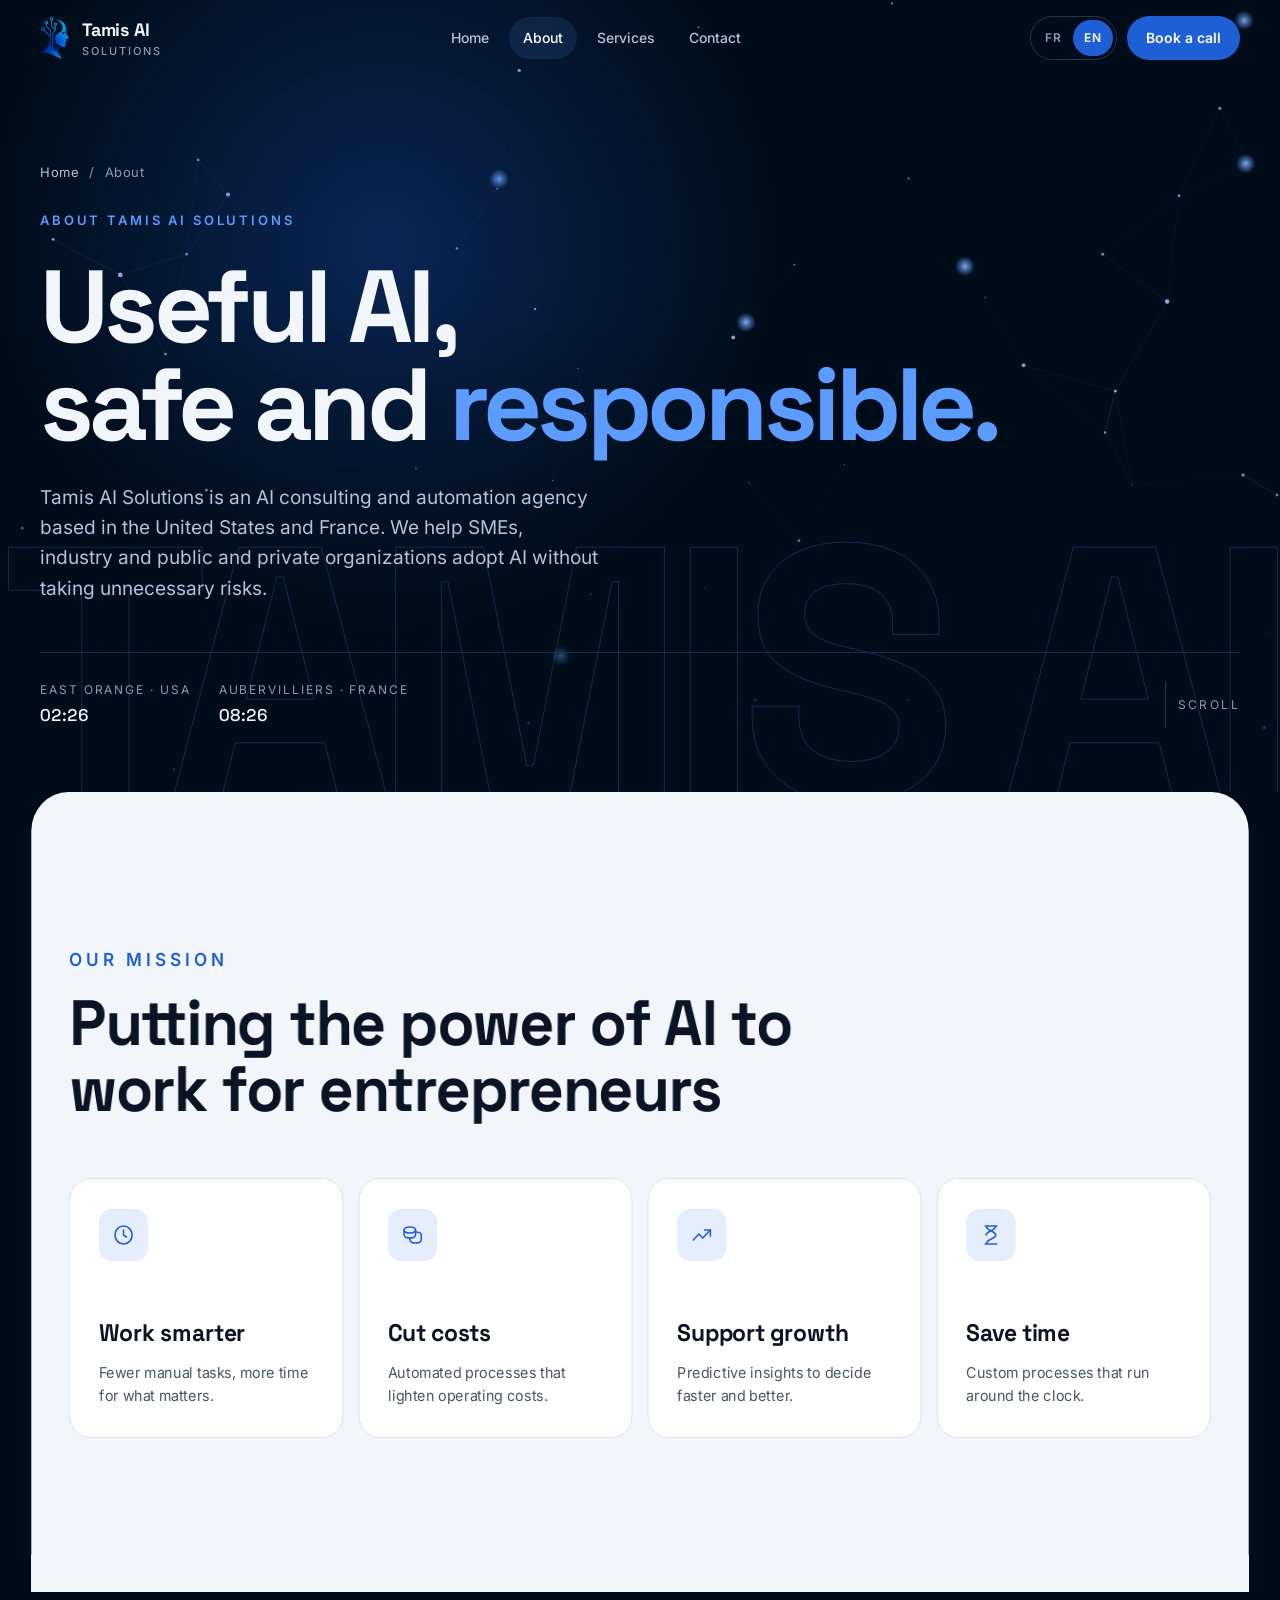
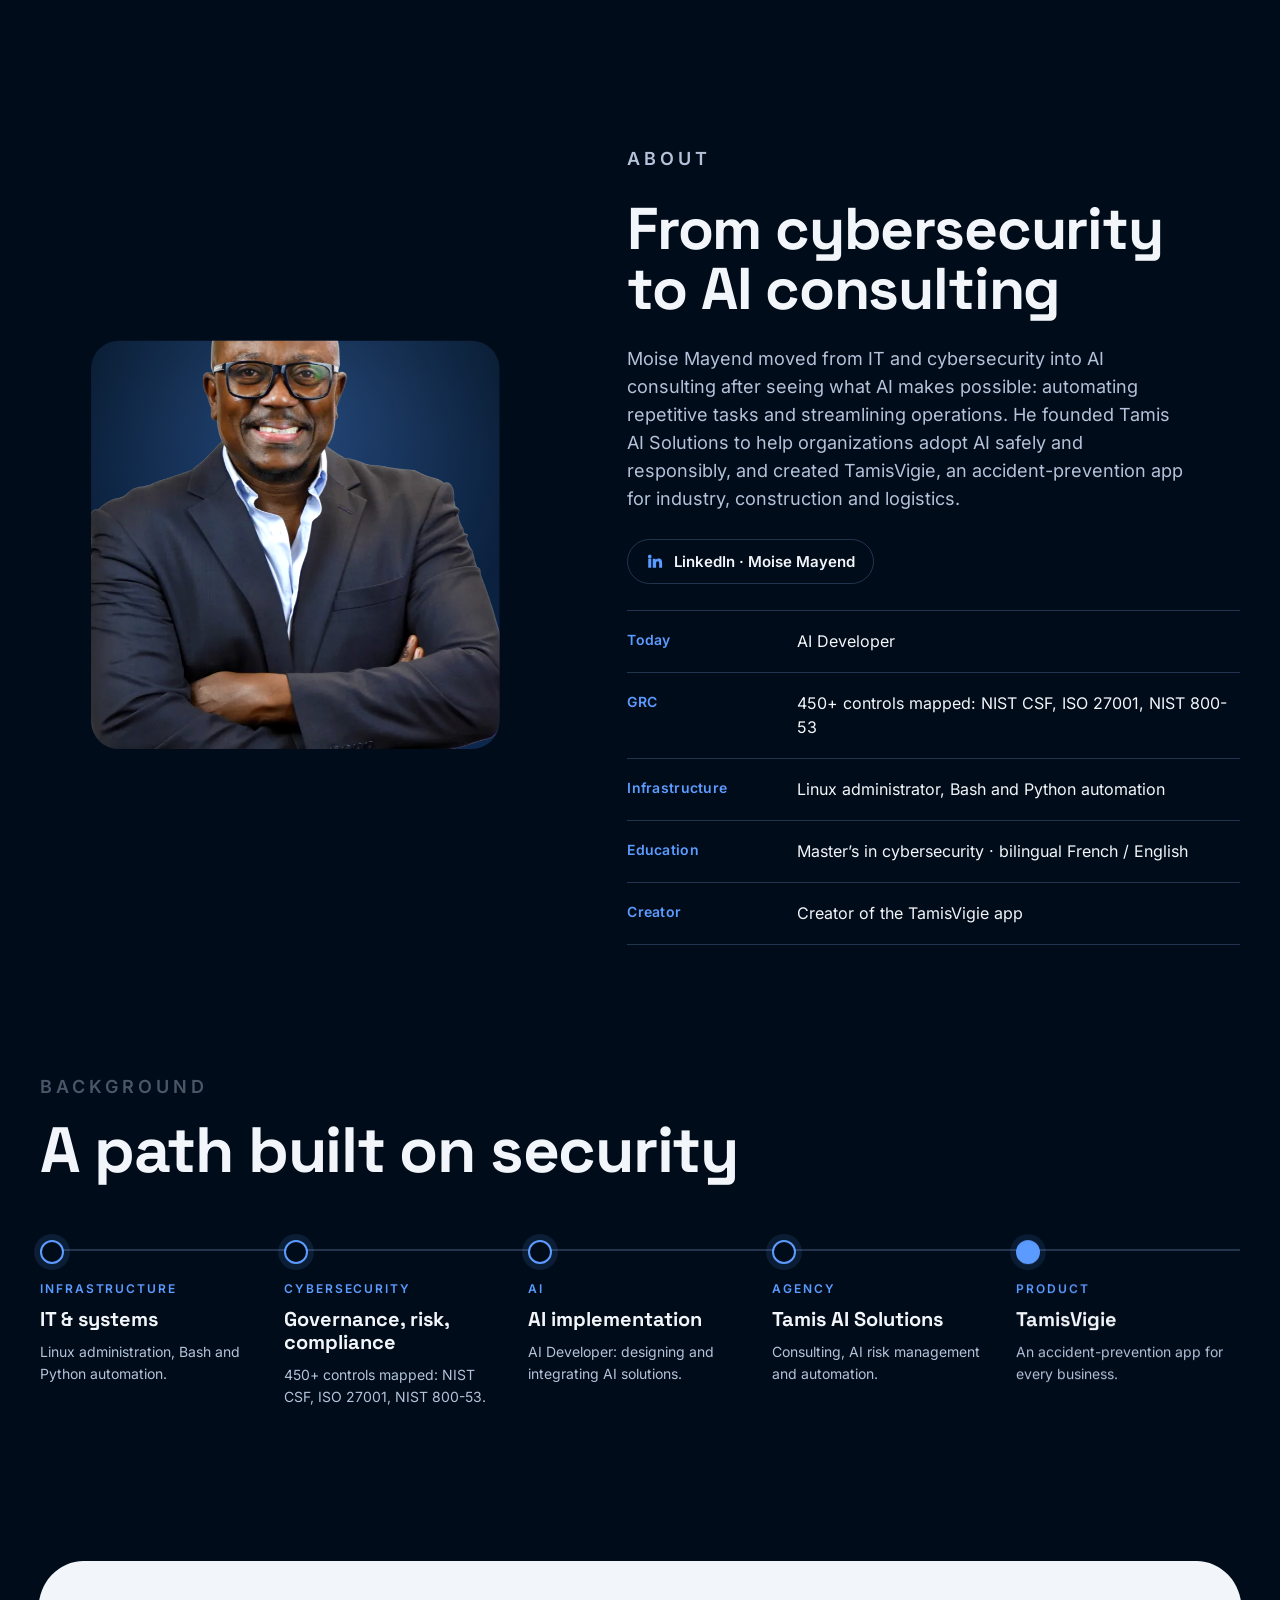
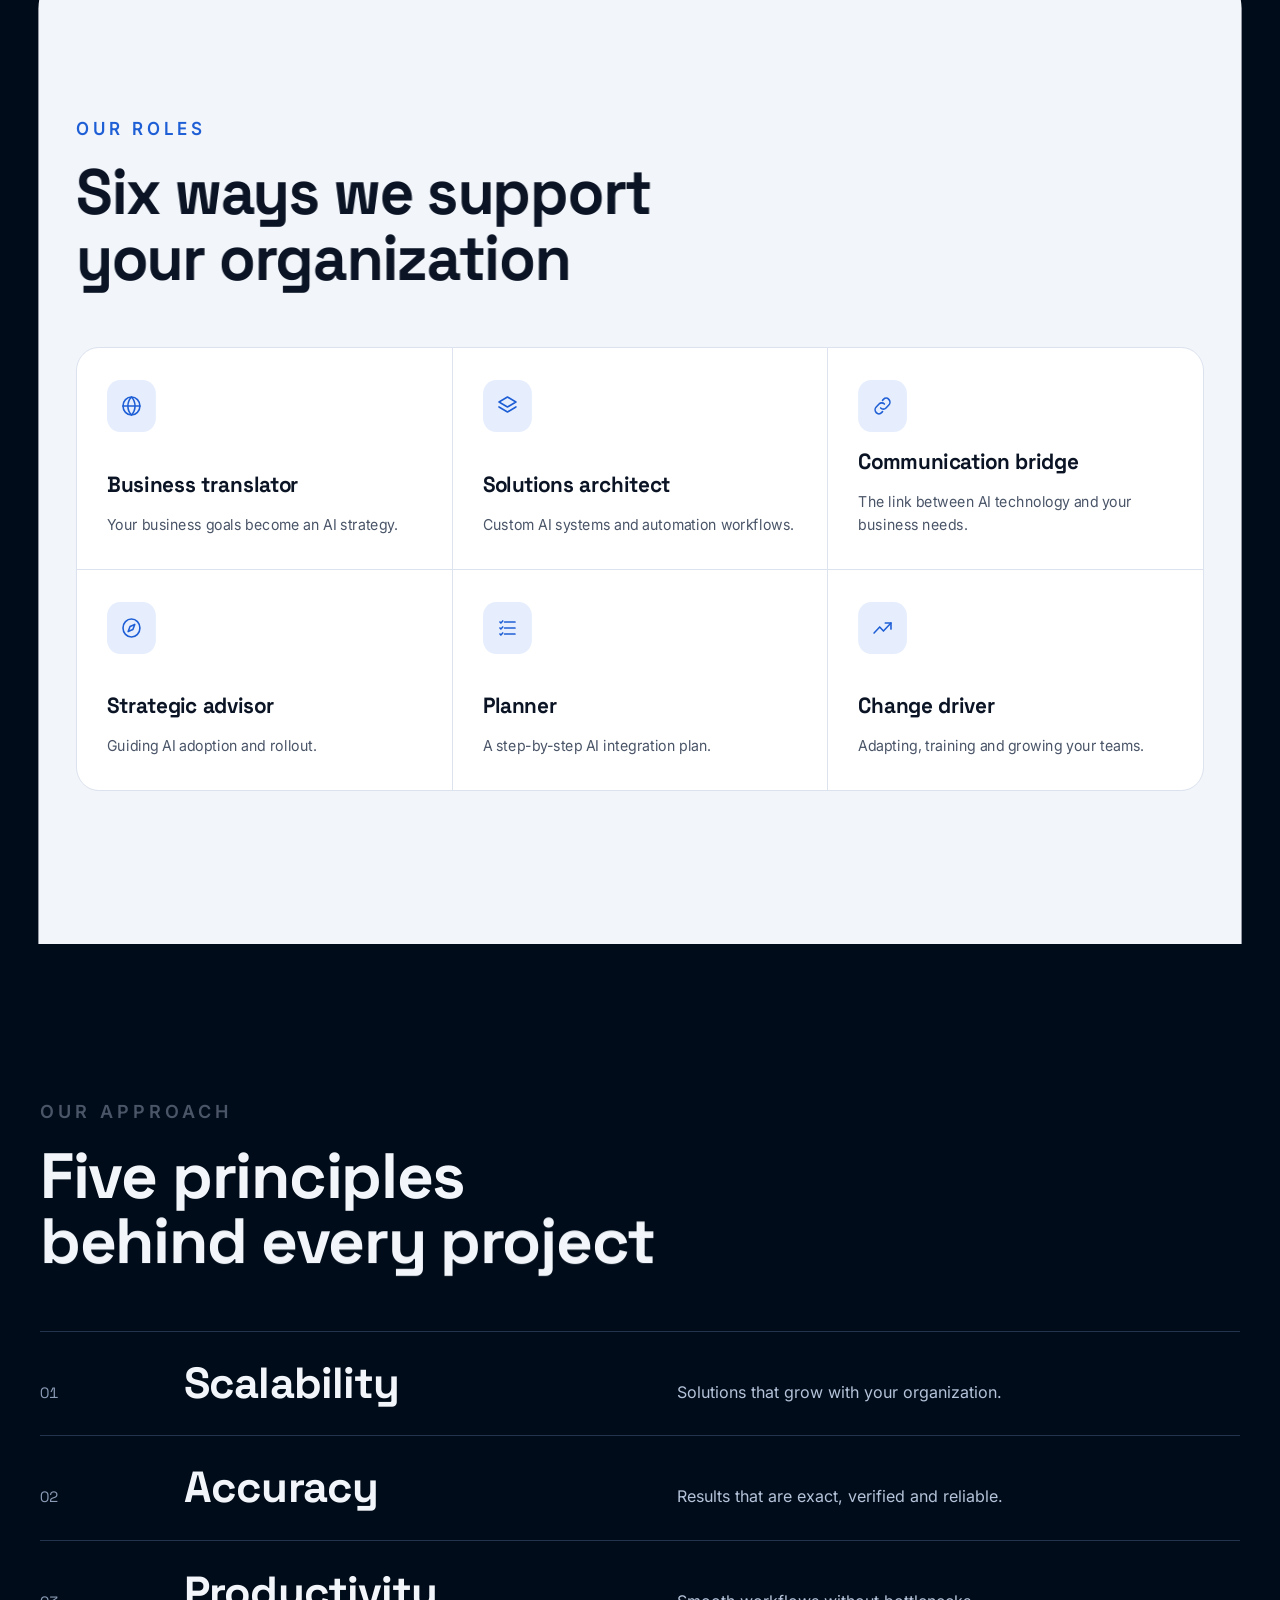
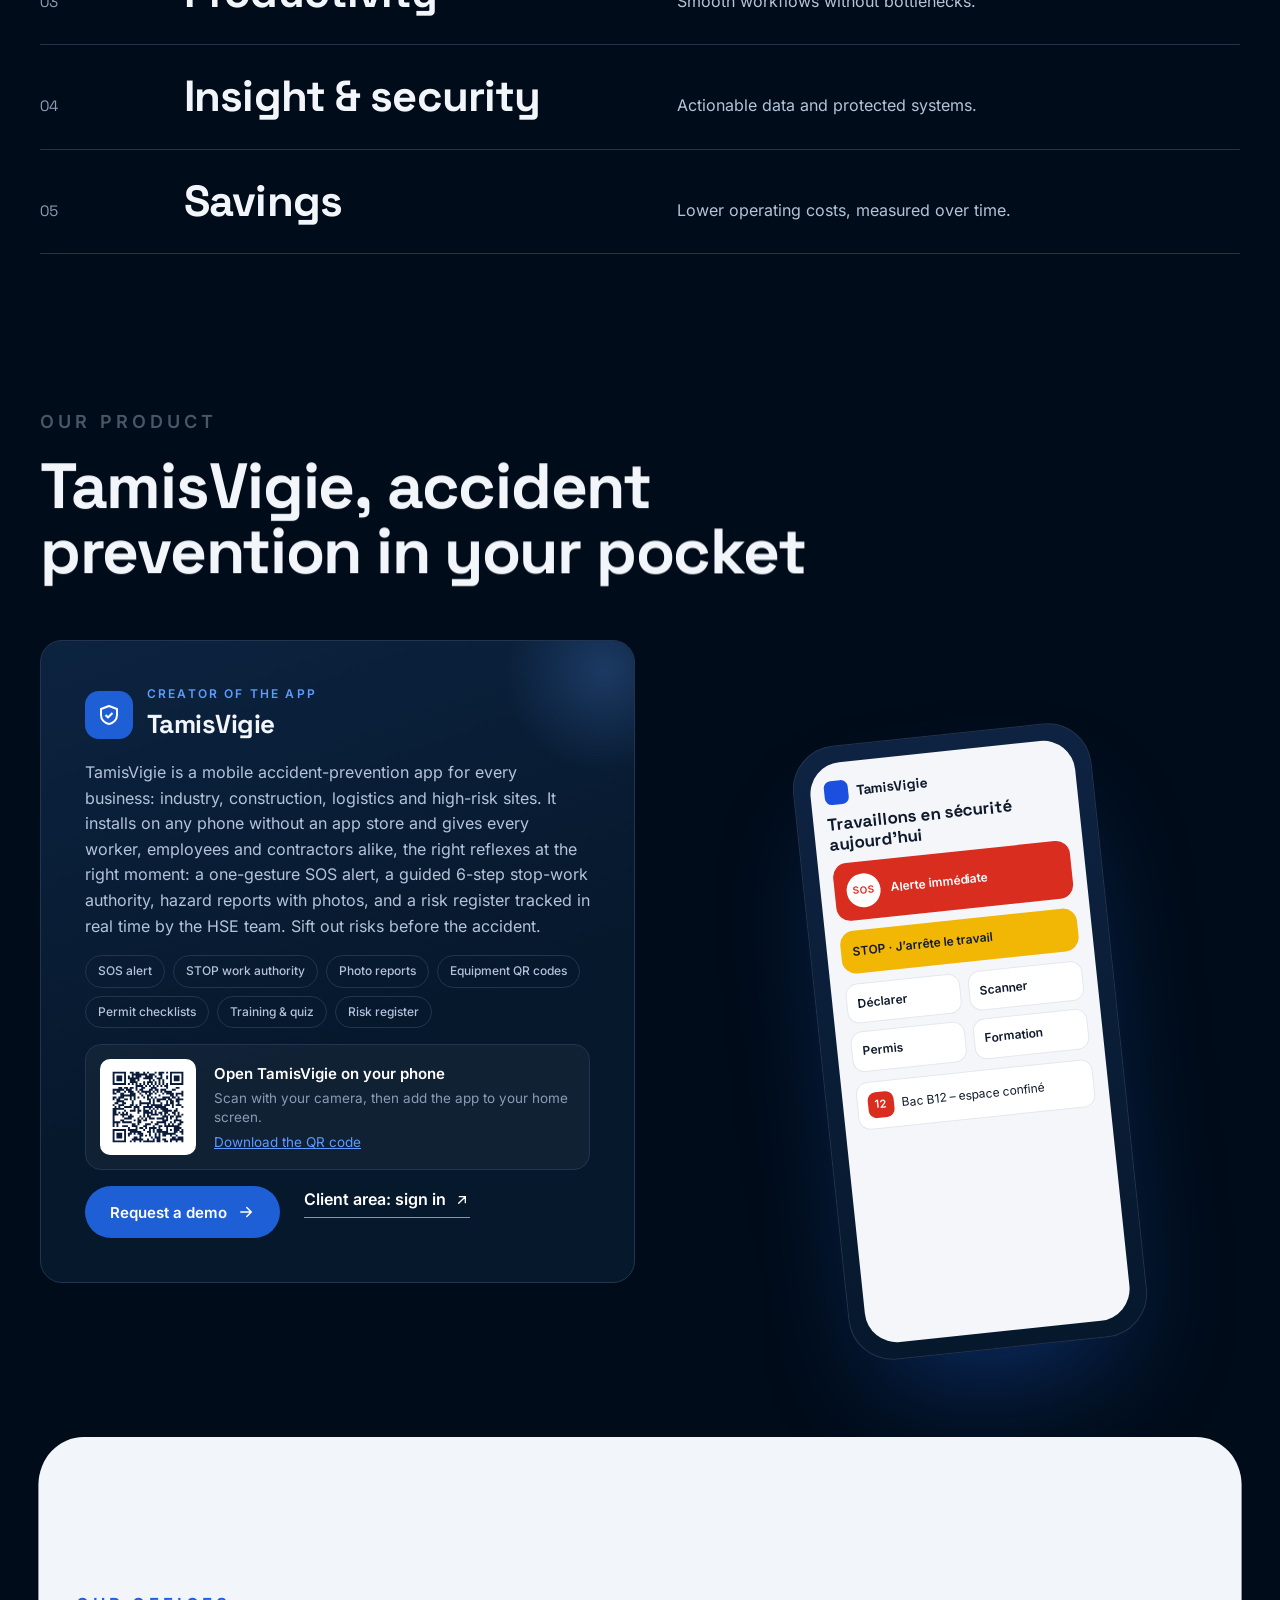
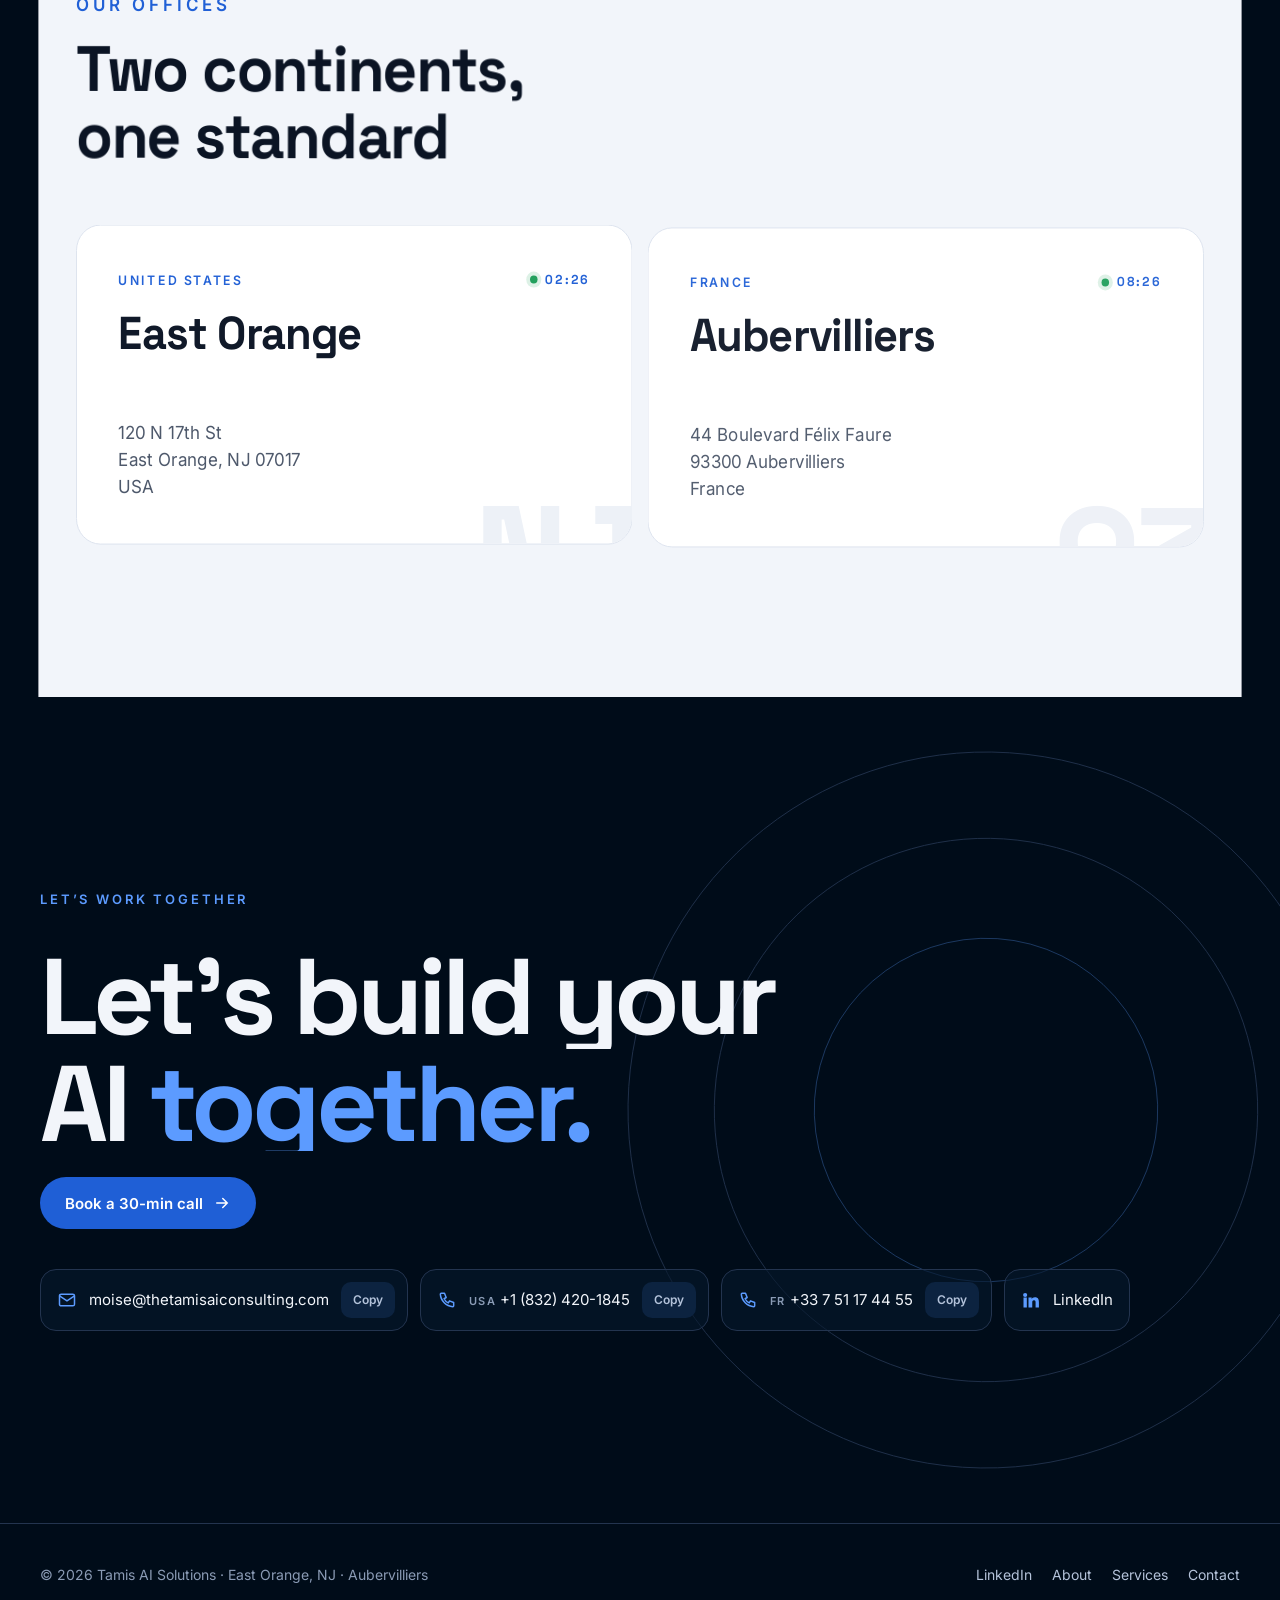
==== commit aaedbf26: "Add TamisVigie app QR code to the app card (home + about) Co-Authored-By: Claude Opus 5.5 <noreply@a" ====
--- a/about.html
+++ b/about.html
@@ -141,6 +141,10 @@
           </div>
           <p class="tv-def" data-i18n="tv.def"></p>
           <div class="tags" id="tvTags"></div>
+          <div class="tv-qr">
+            <img src="assets/qr-tamisvigie.svg" alt="QR code vers l’application TamisVigie" width="96" height="96" loading="lazy">
+            <div><b data-i18n="tvqr.title">Ouvrez TamisVigie sur votre téléphone</b><span data-i18n="tvqr.sub">Scannez avec l’appareil photo, puis ajoutez l’app à l’écran d’accueil.</span><a href="assets/qr-tamisvigie.png" download="qr-tamisvigie.png" data-i18n="qr.dl">Télécharger le QR code</a></div>
+          </div>
           <div class="tv-actions">
             <a class="btn btn-primary magnetic" href="https://calendly.com/mangonte72/30min" target="_blank" rel="noopener"><span data-i18n="tv.demo">Demander une démo</span><svg width="18" height="18" viewBox="0 0 24 24" fill="none" stroke="currentColor" stroke-width="2" stroke-linecap="round" aria-hidden="true"><path d="M5 12h14M13 6l6 6-6 6"/></svg></a>
             <a class="tv-link" href="https://mangonte72-dotcom.github.io/vigie/" target="_blank" rel="noopener"><span data-i18n="tv.login">Espace clients : se connecter</span><svg width="16" height="16" viewBox="0 0 24 24" fill="none" stroke="currentColor" stroke-width="2" stroke-linecap="round" aria-hidden="true"><path d="M7 17L17 7M8 7h9v9"/></svg></a>
--- a/assets/site.css
+++ b/assets/site.css
@@ -628,3 +628,24 @@
 }
 
 @media (prefers-reduced-motion:reduce){.swipe-hint i::after{animation:none}}
+
+/* QR code (desktop & tablet only: nobody scans their own phone screen) */
+.qr-card{display:flex;align-items:center;gap:20px;margin-top:8px;padding:16px 22px 16px 16px;border:1px solid var(--line);border-radius:20px;background:rgba(255,255,255,.04);max-width:460px}
+.qr-card img,.qr-way img{display:block;background:#fff;border-radius:12px;padding:6px;flex:none}
+.qr-card div{display:flex;flex-direction:column;gap:4px;min-width:0}
+.qr-card b{font-size:16px}
+.qr-card span{font-size:14px;color:var(--dim)}
+.qr-card a{font-size:14px;color:var(--sky);margin-top:4px;width:max-content}
+.qr-way img{border:1px solid var(--paper-line)}
+.qr-way>div{flex:1;min-width:0;display:flex;flex-direction:column;gap:2px}
+.qr-dl{font-size:14px;font-weight:600;color:var(--blue);text-decoration:none;padding:10px 4px;flex:none}
+@media (max-width:640px){.qr-card,.qr-way{display:none}}
+
+/* TamisVigie QR inside the app card (desktop & tablet) */
+.tv-qr{position:relative;z-index:1;display:flex;align-items:center;gap:18px;padding:14px;border:1px solid var(--line);border-radius:16px;background:rgba(255,255,255,.04)}
+.tv-qr img{flex:none;background:#fff;border-radius:10px;padding:5px}
+.tv-qr div{display:flex;flex-direction:column;gap:4px;min-width:0}
+.tv-qr b{font-size:15px;color:#fff}
+.tv-qr span{font-size:13.5px;color:var(--dim);line-height:1.45}
+.tv-qr a{font-size:13.5px;color:var(--sky);width:max-content}
+@media (max-width:640px){.tv-qr{display:none}}
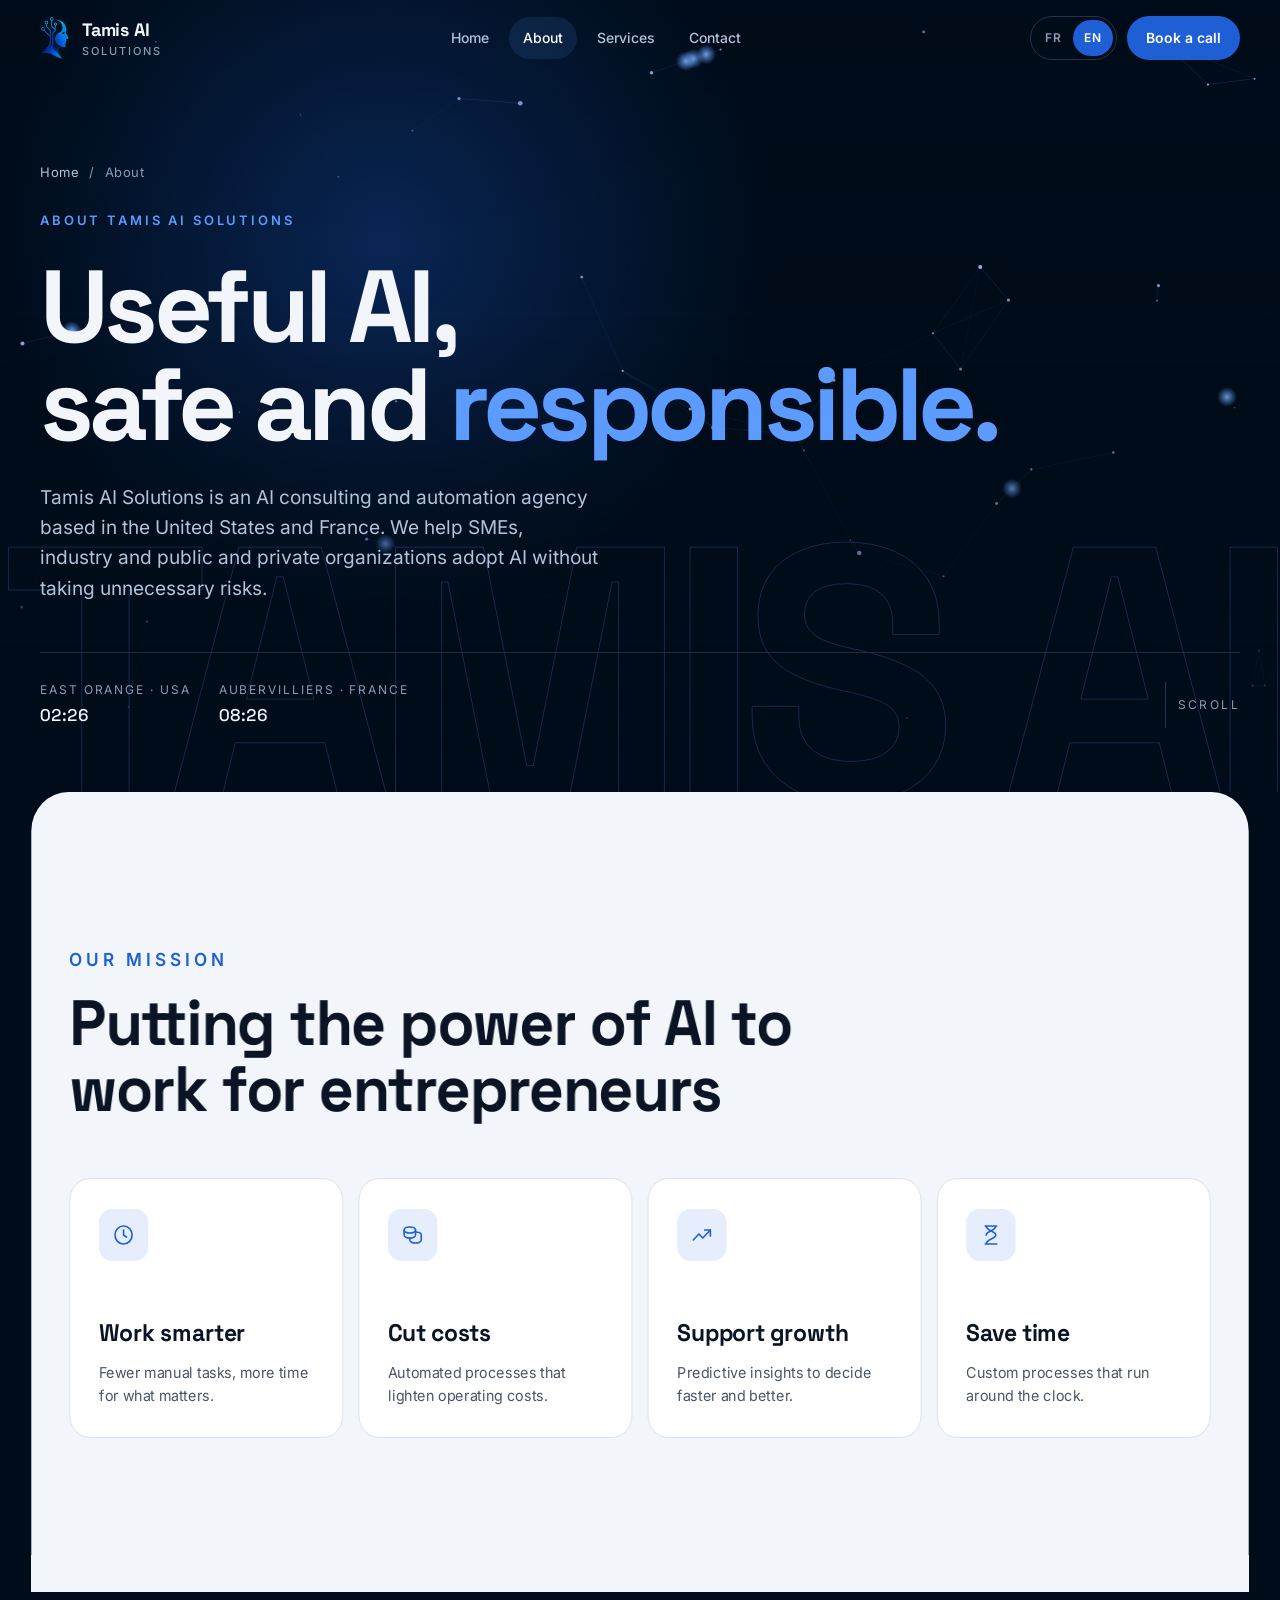
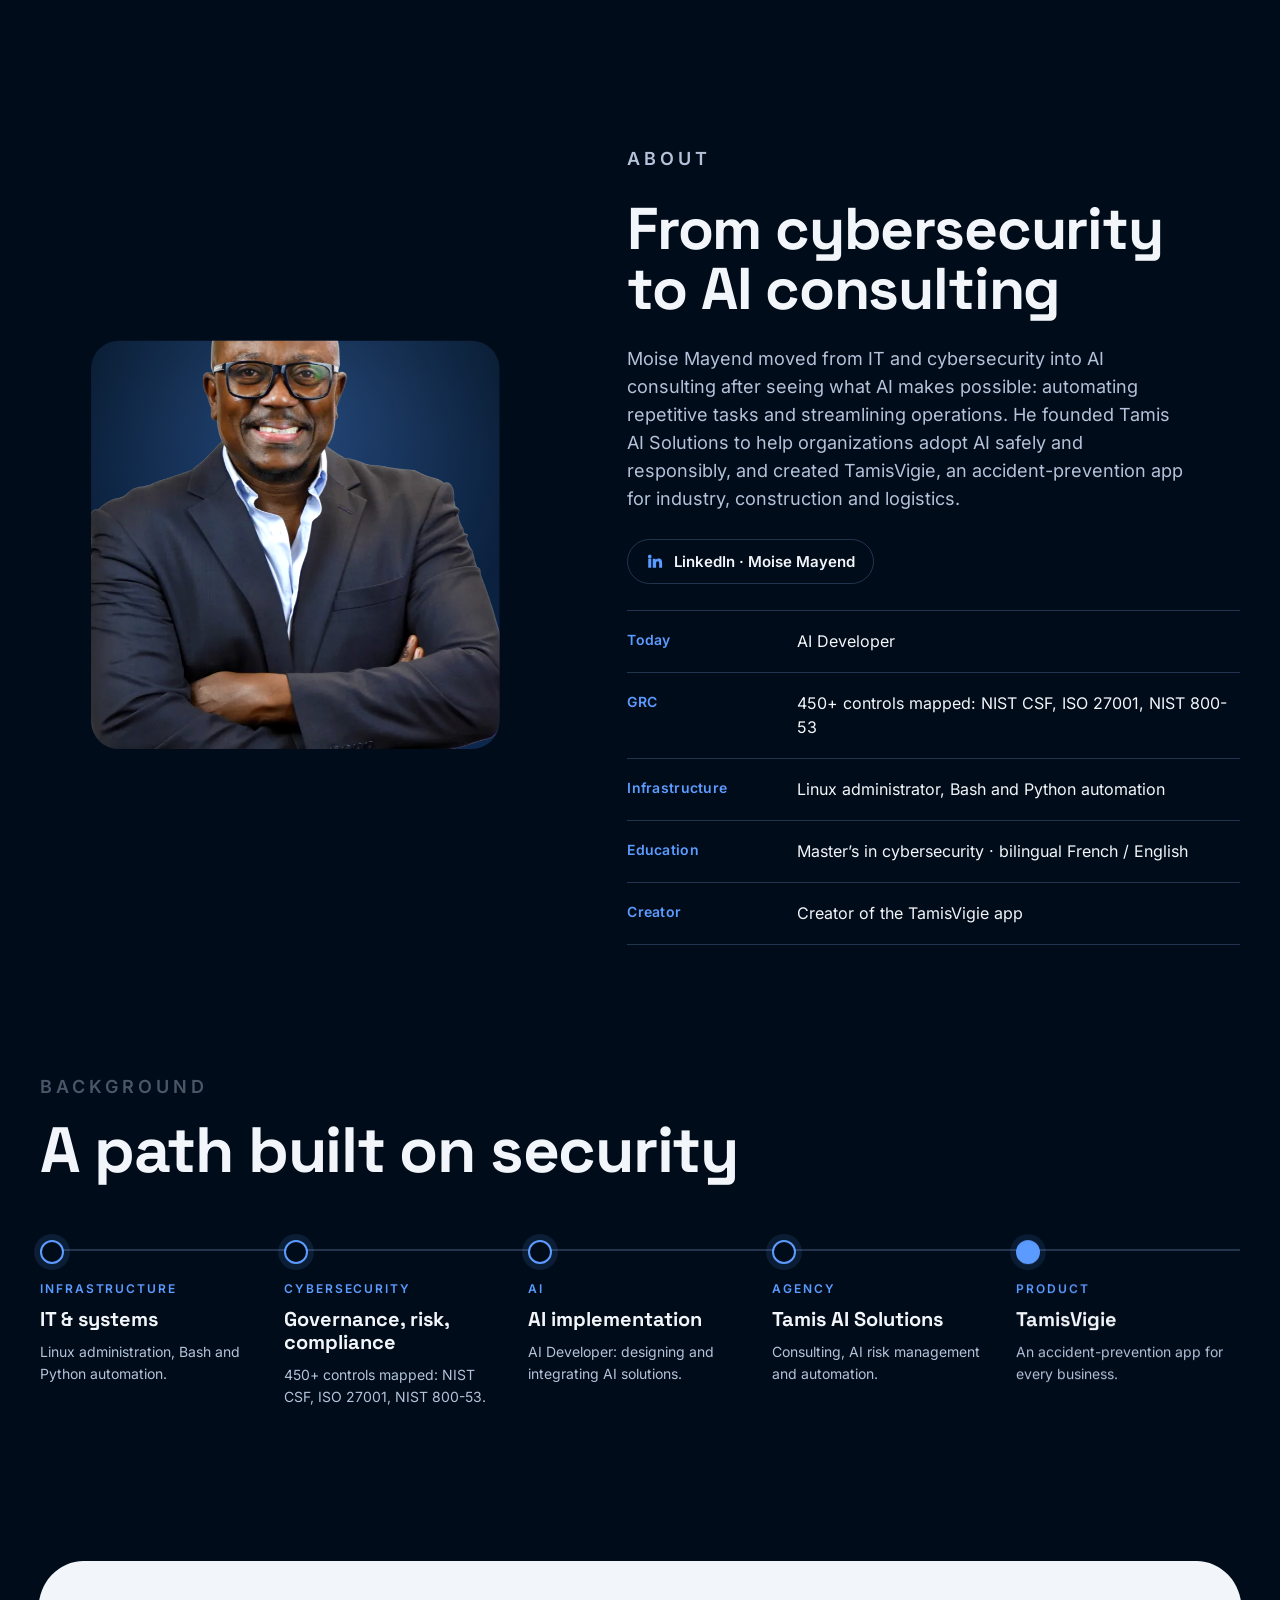
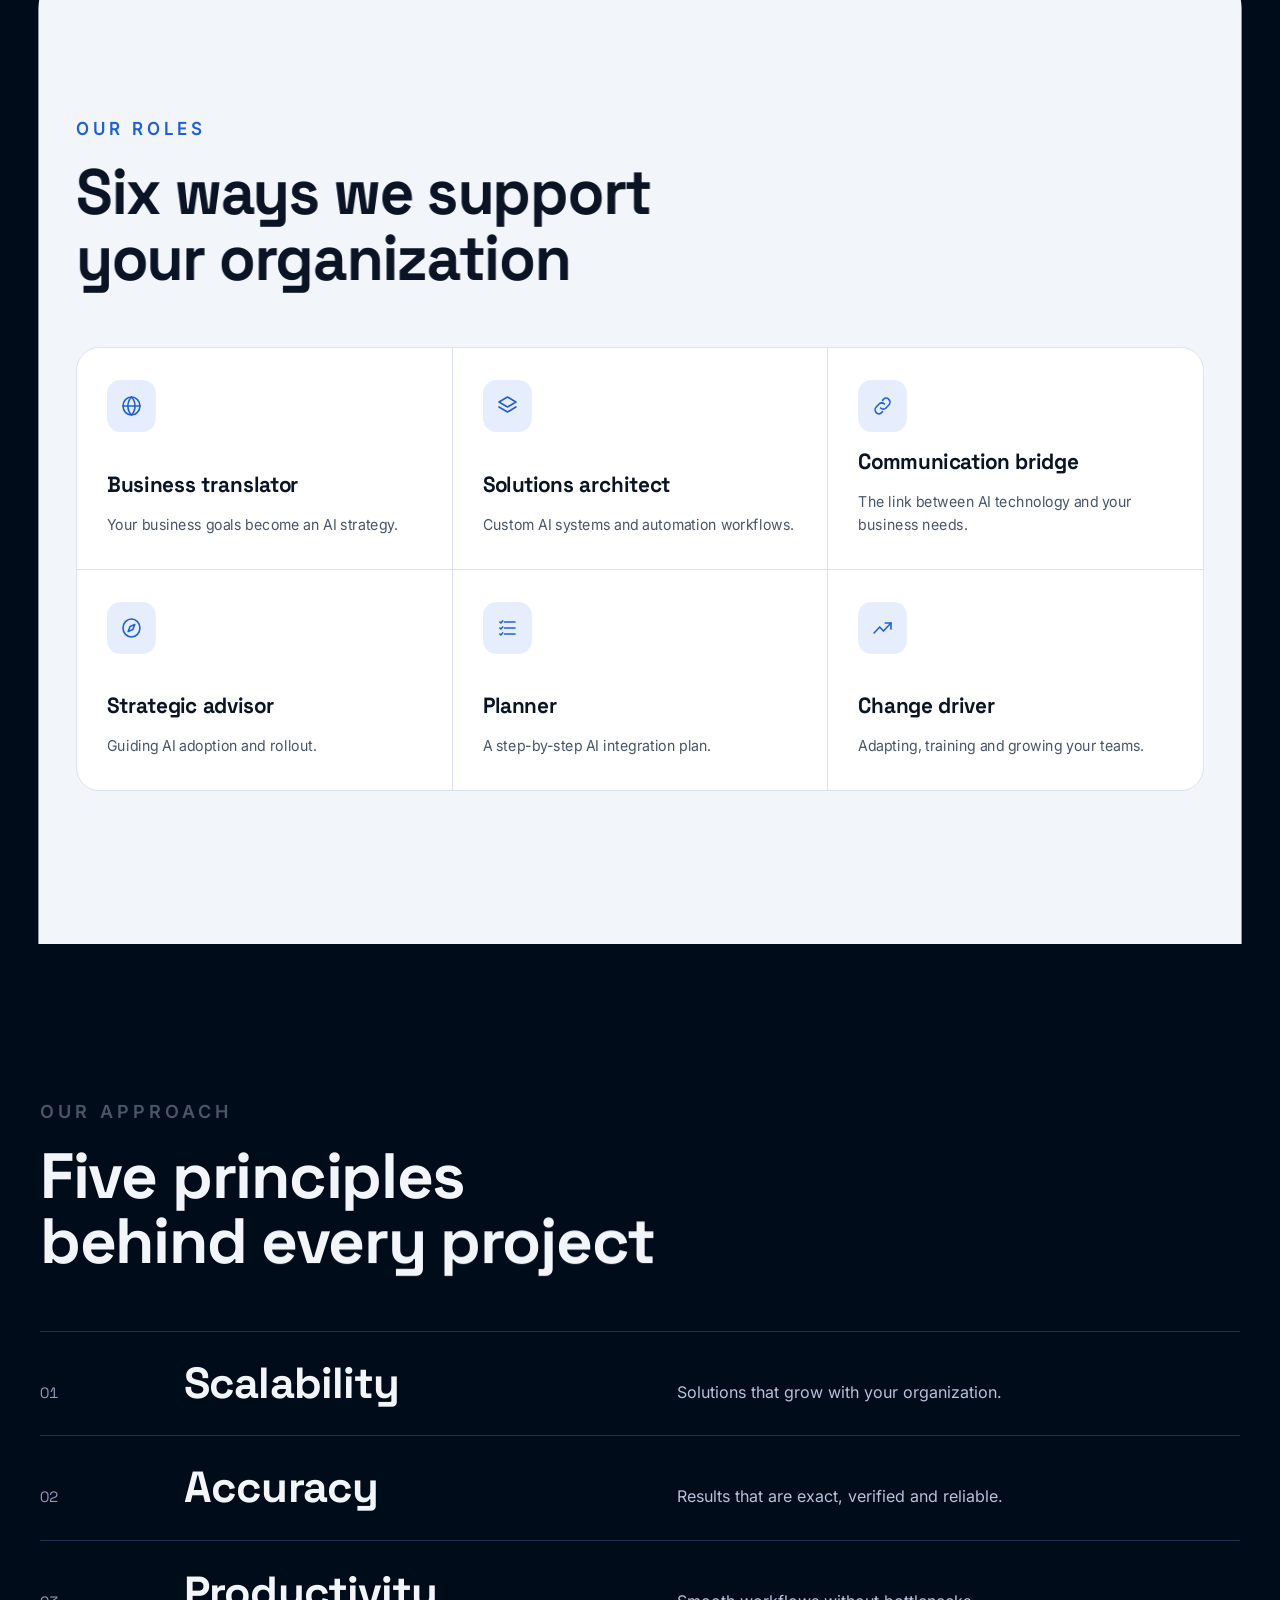
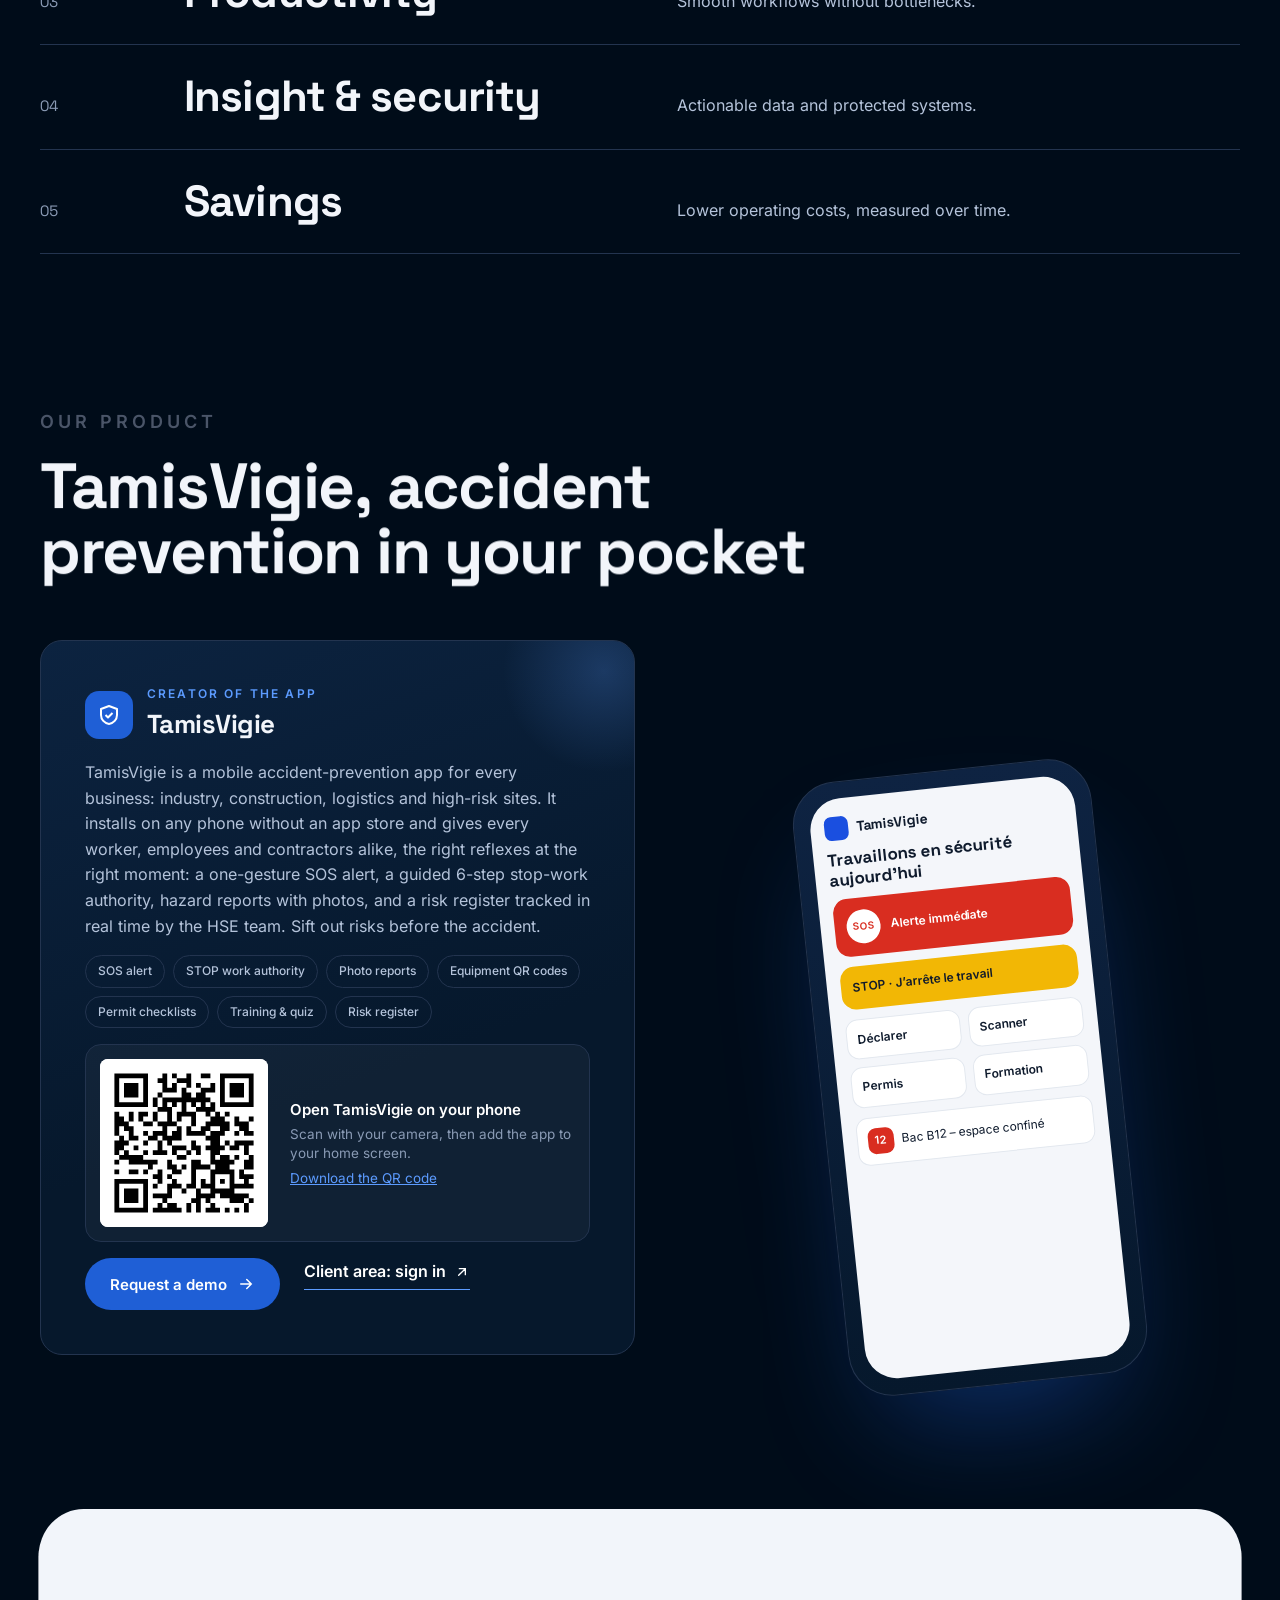
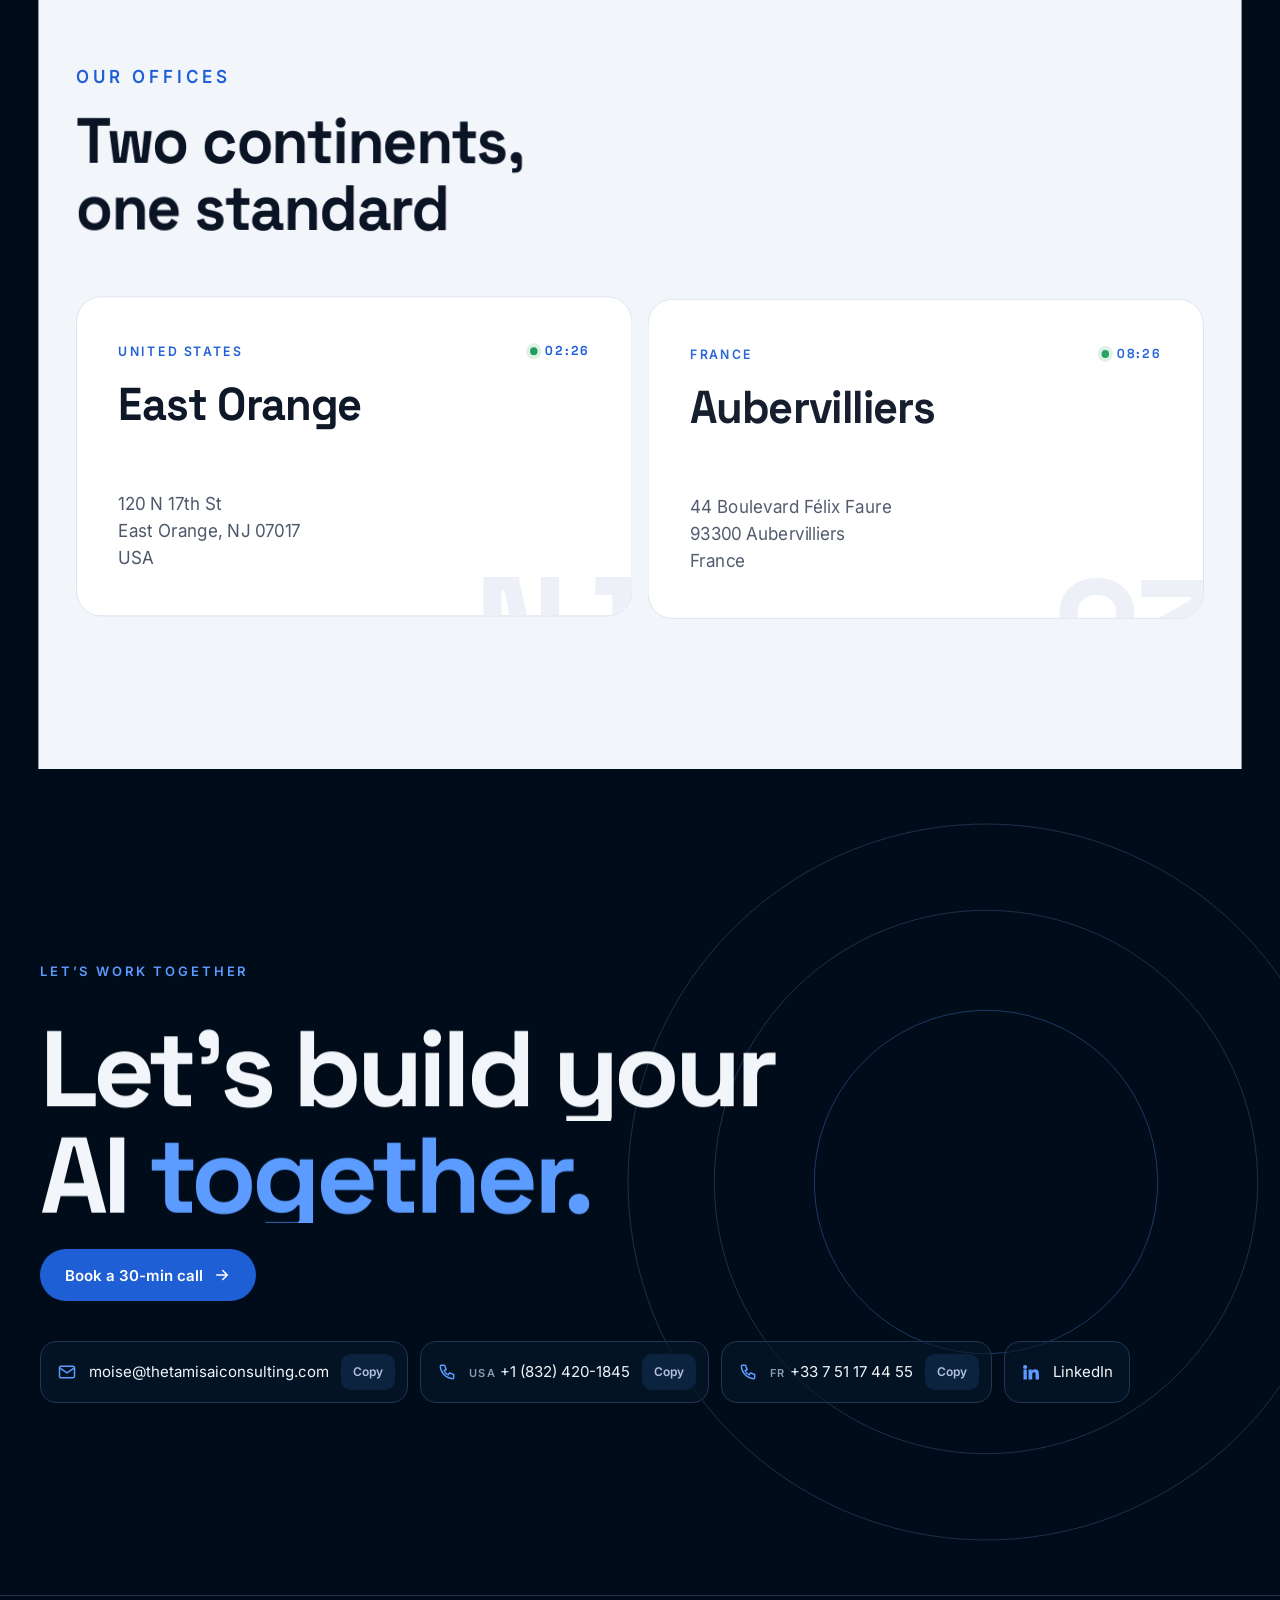
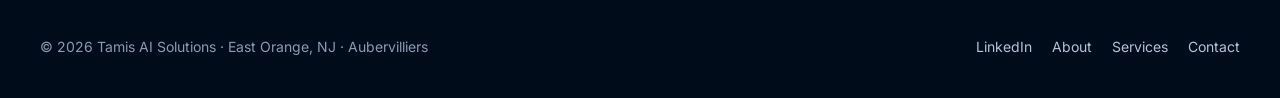
==== commit 07cb5370: "Make on-site QR codes larger and easier to scan Co-Authored-By: Claude Opus 5.5 <noreply@anthropic.c" ====
--- a/about.html
+++ b/about.html
@@ -142,7 +142,7 @@
           <p class="tv-def" data-i18n="tv.def"></p>
           <div class="tags" id="tvTags"></div>
           <div class="tv-qr">
-            <img src="assets/qr-tamisvigie.svg" alt="QR code vers l’application TamisVigie" width="96" height="96" loading="lazy">
+            <img src="assets/qr-tamisvigie.svg" alt="QR code vers l’application TamisVigie" width="168" height="168" loading="lazy">
             <div><b data-i18n="tvqr.title">Ouvrez TamisVigie sur votre téléphone</b><span data-i18n="tvqr.sub">Scannez avec l’appareil photo, puis ajoutez l’app à l’écran d’accueil.</span><a href="assets/qr-tamisvigie.png" download="qr-tamisvigie.png" data-i18n="qr.dl">Télécharger le QR code</a></div>
           </div>
           <div class="tv-actions">
--- a/assets/site.css
+++ b/assets/site.css
@@ -649,3 +649,6 @@
 .tv-qr span{font-size:13.5px;color:var(--dim);line-height:1.45}
 .tv-qr a{font-size:13.5px;color:var(--sky);width:max-content}
 @media (max-width:640px){.tv-qr{display:none}}
+/* QR: bigger, crisp, no extra padding (quiet zone is in the SVG) */
+.tv-qr img,.qr-card img,.qr-way img{padding:0;border-radius:8px;image-rendering:pixelated;image-rendering:crisp-edges}
+.tv-qr{gap:22px}
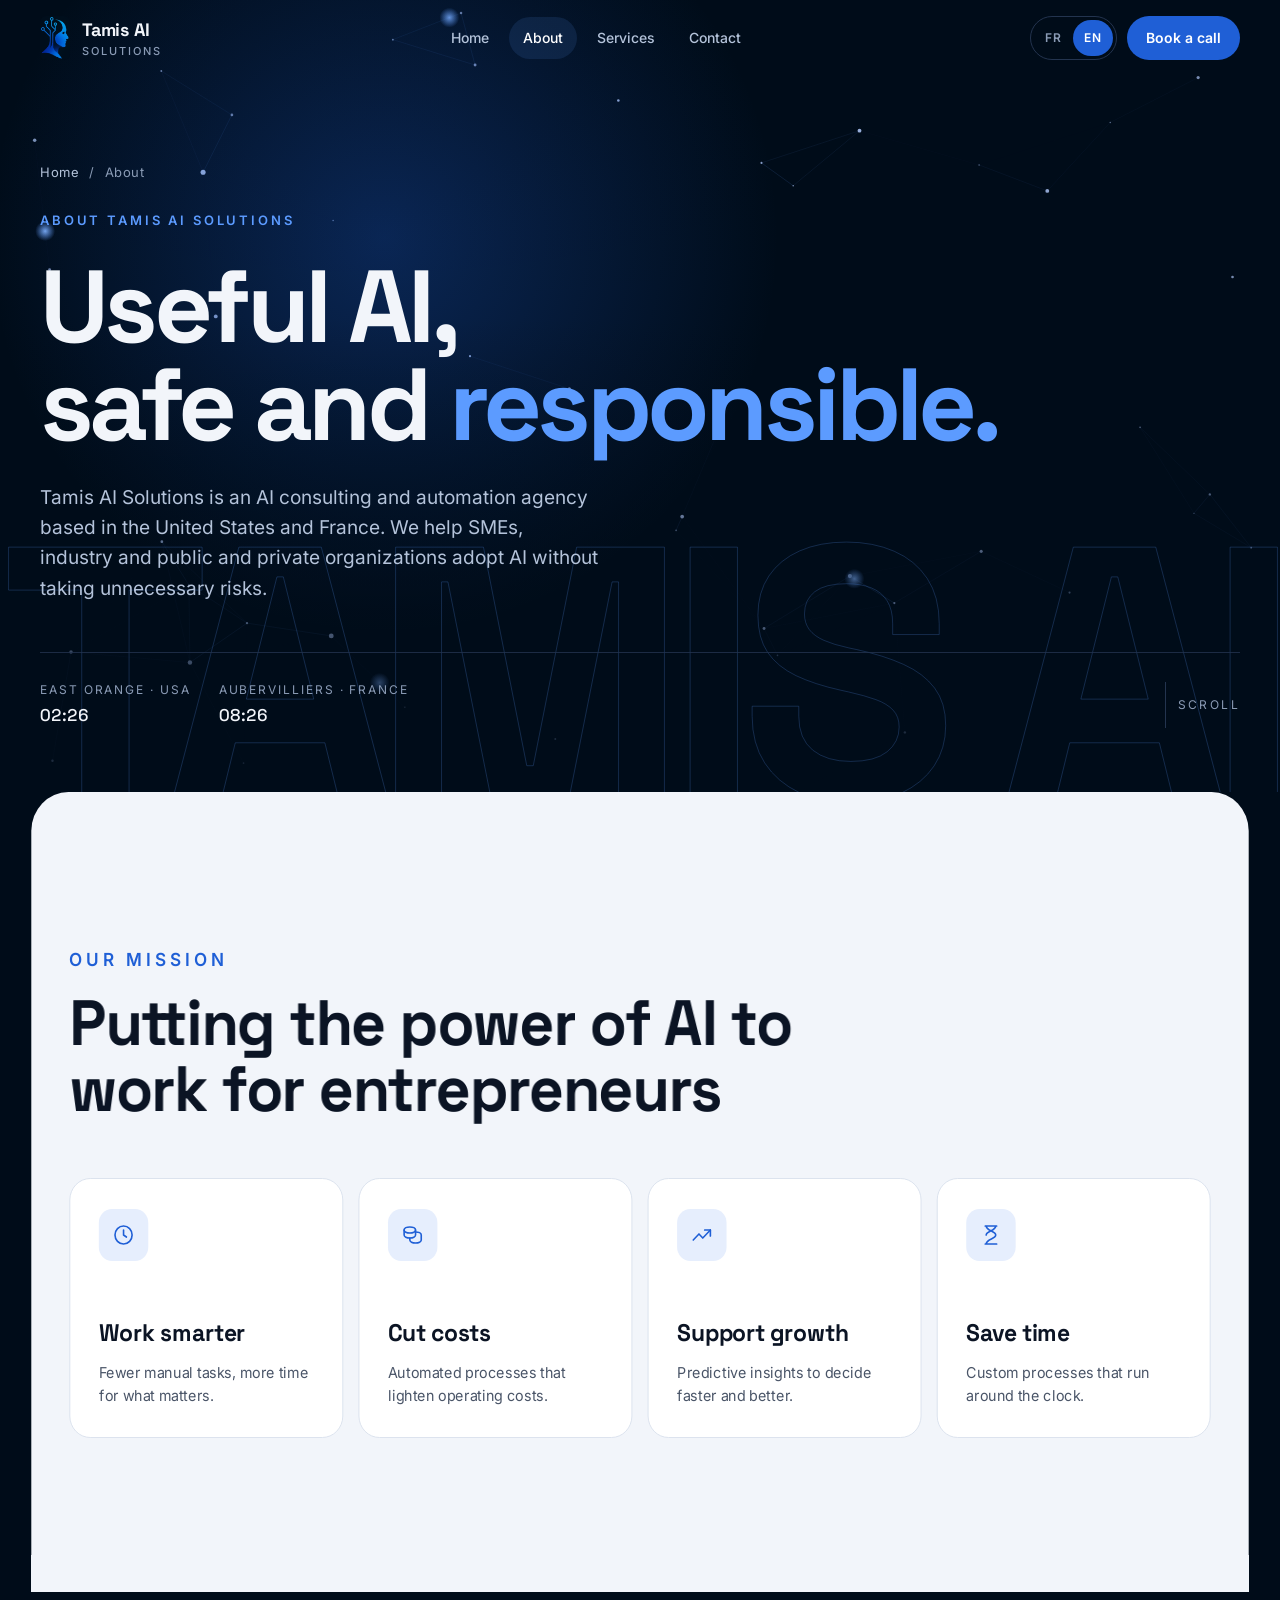
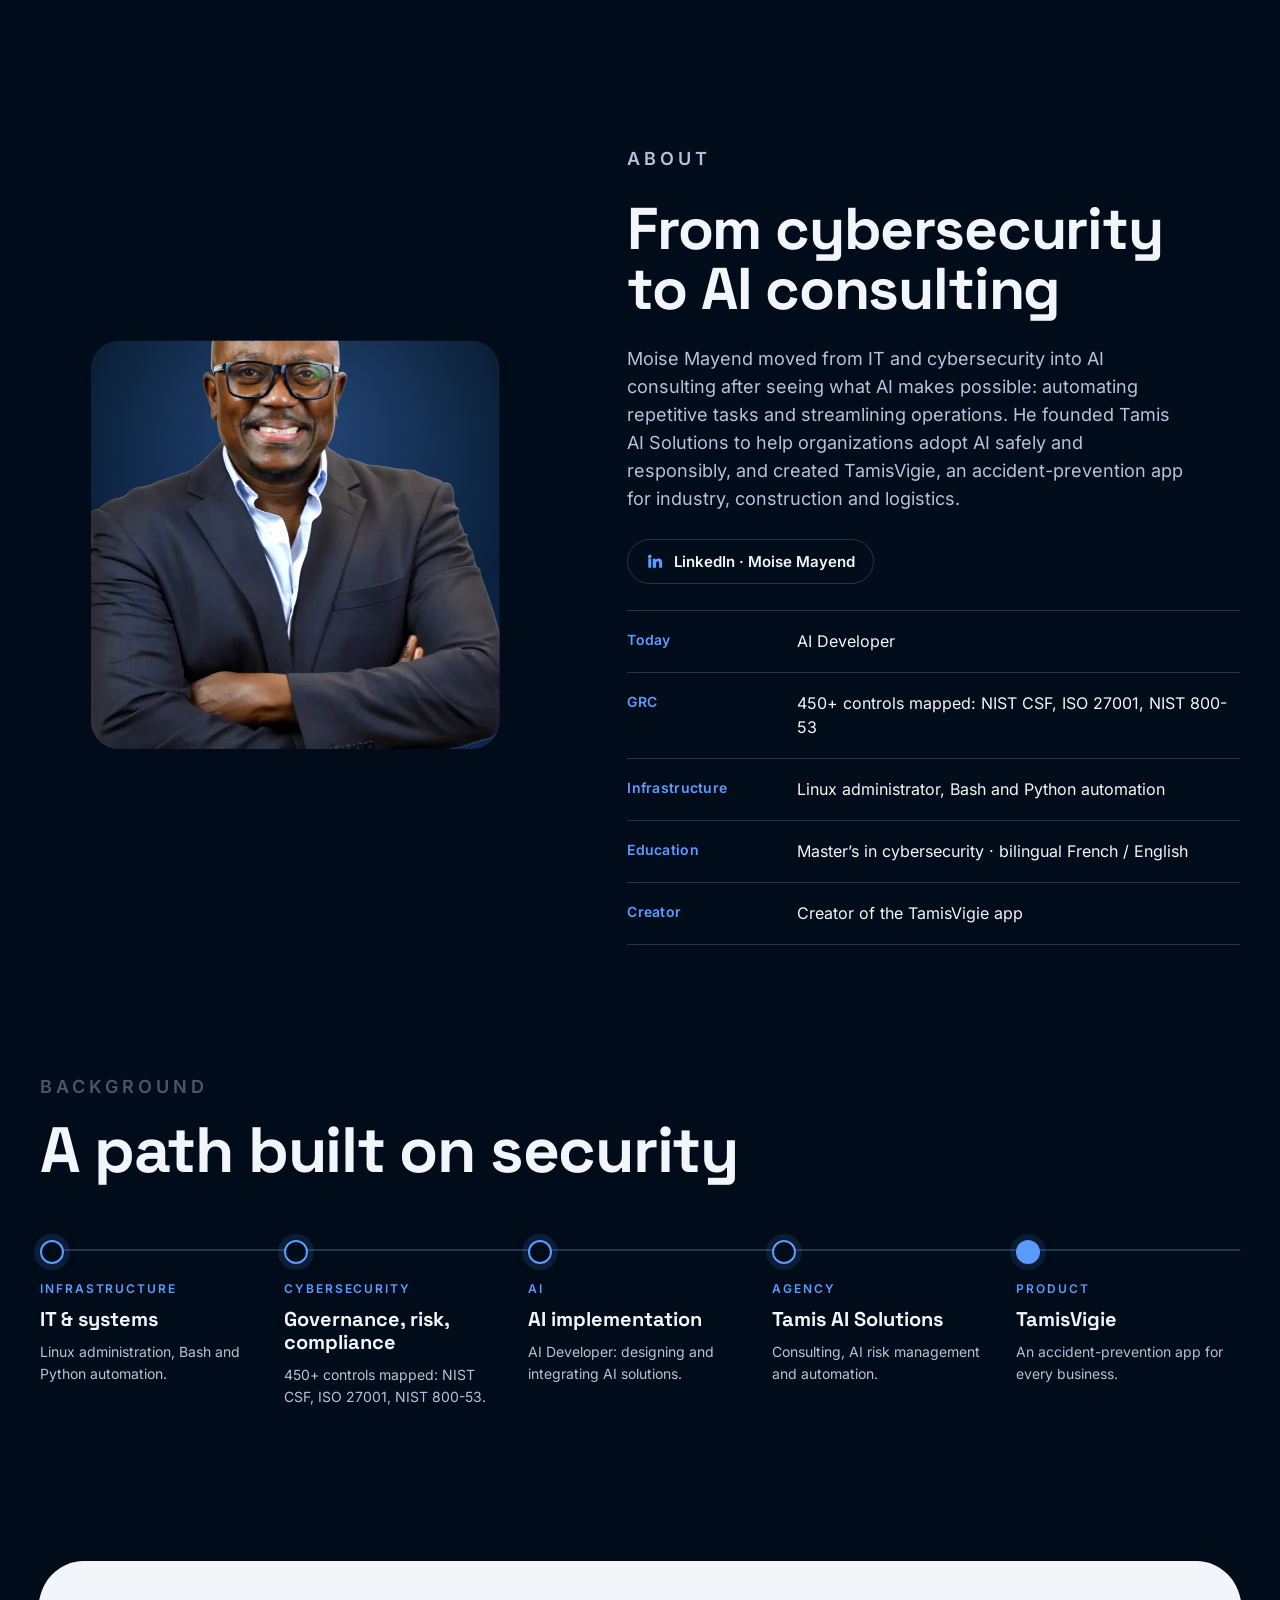
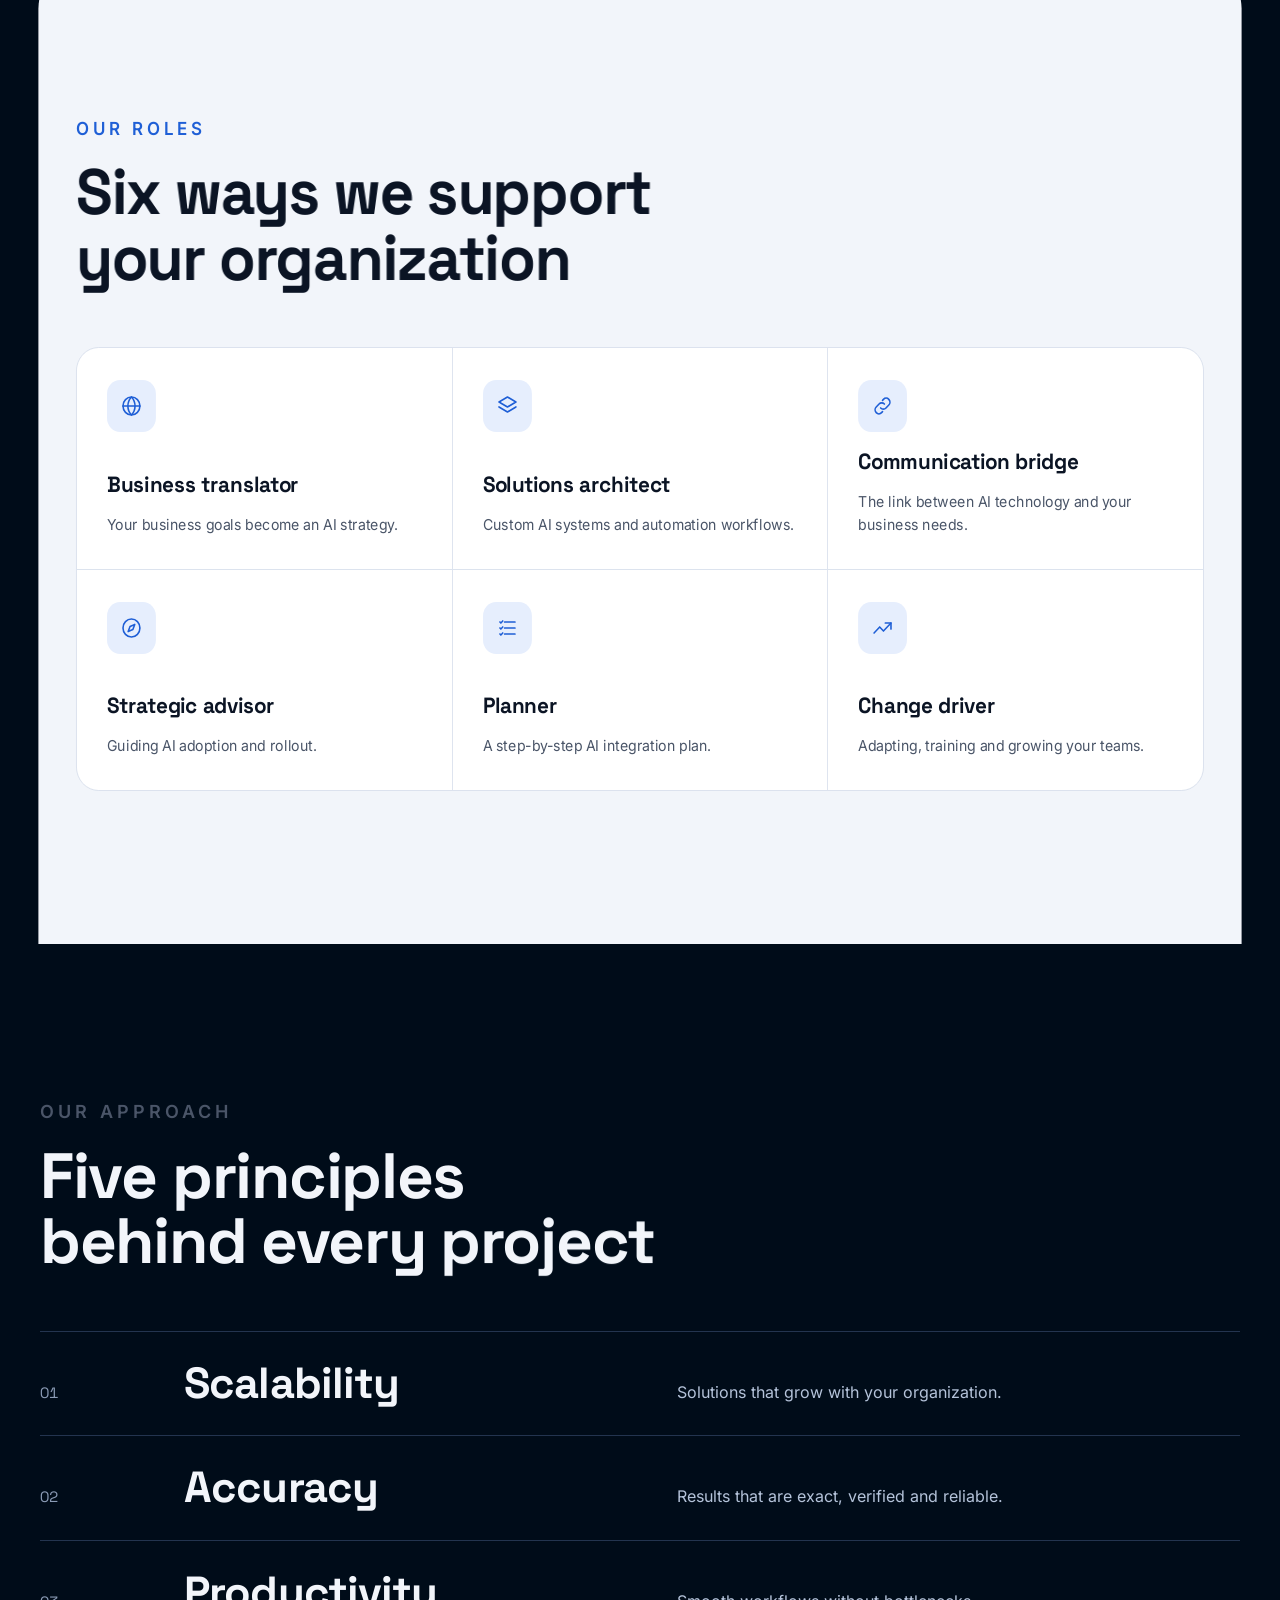
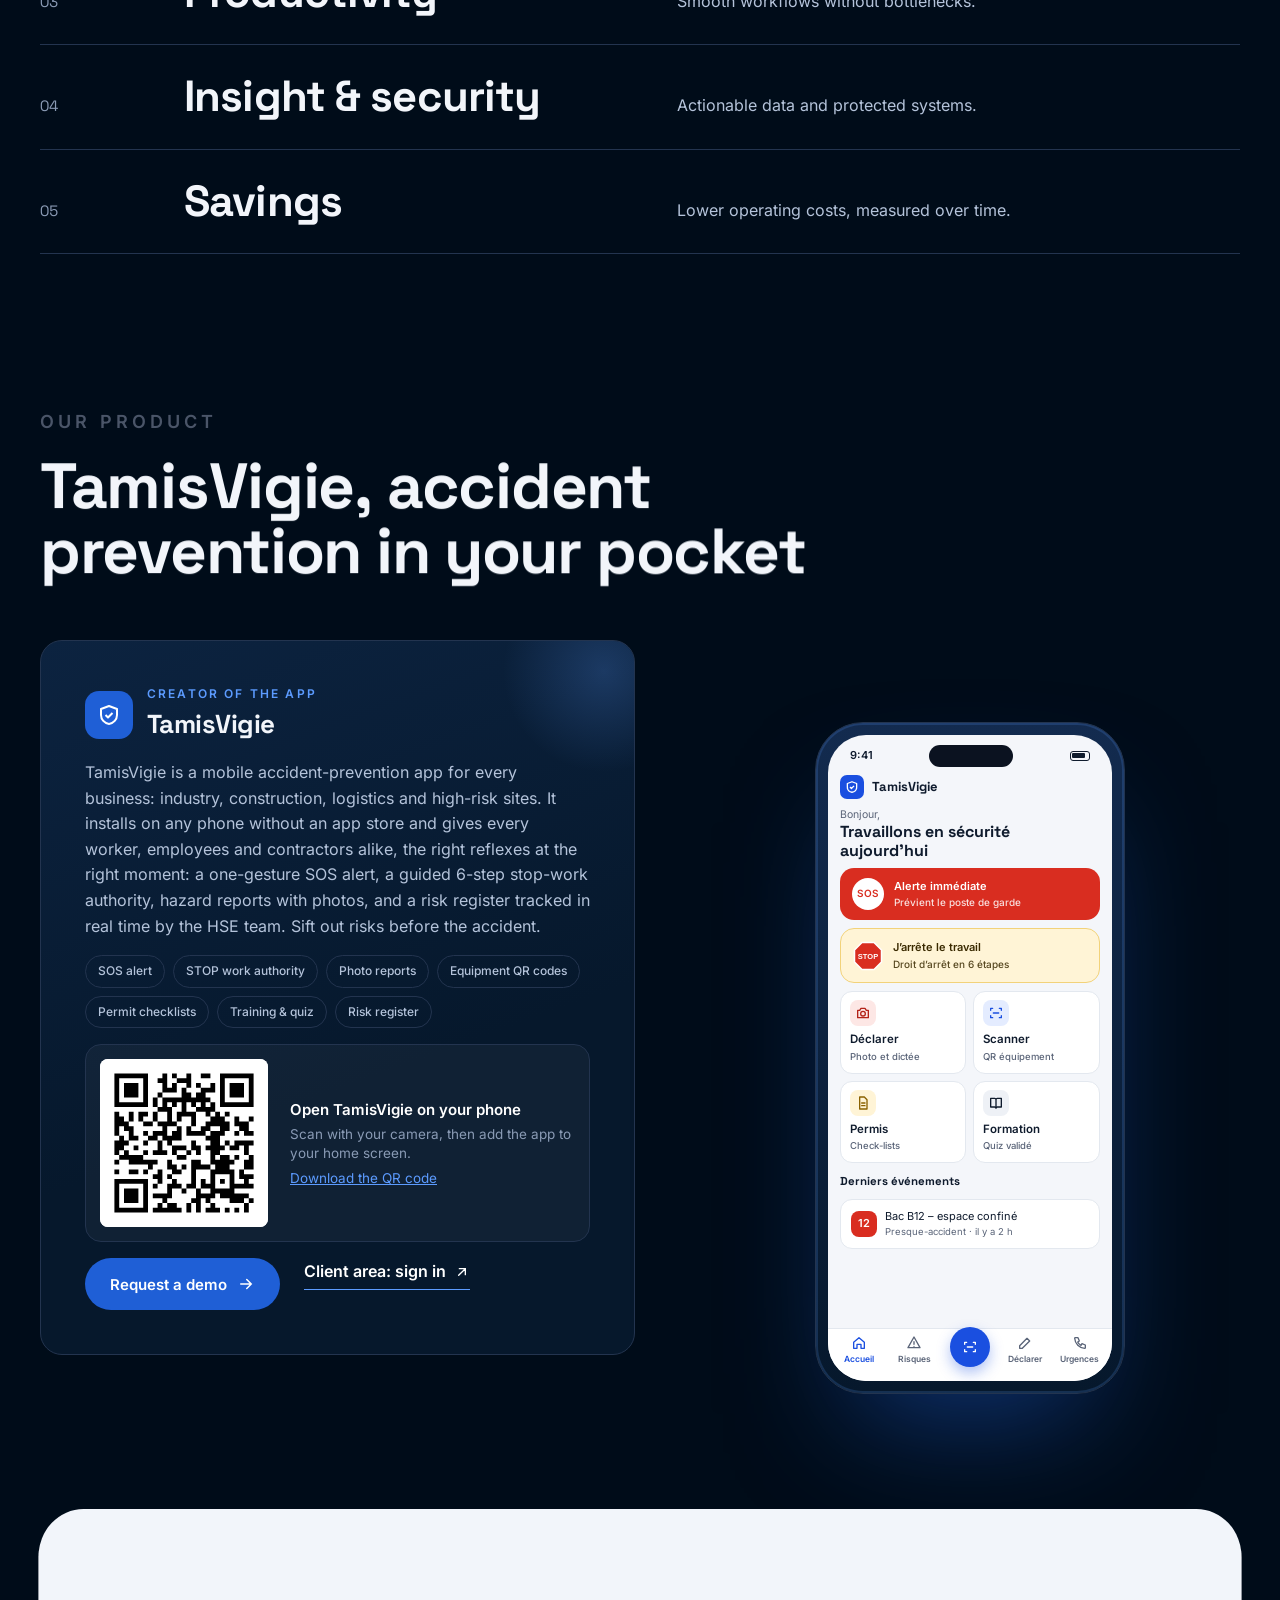
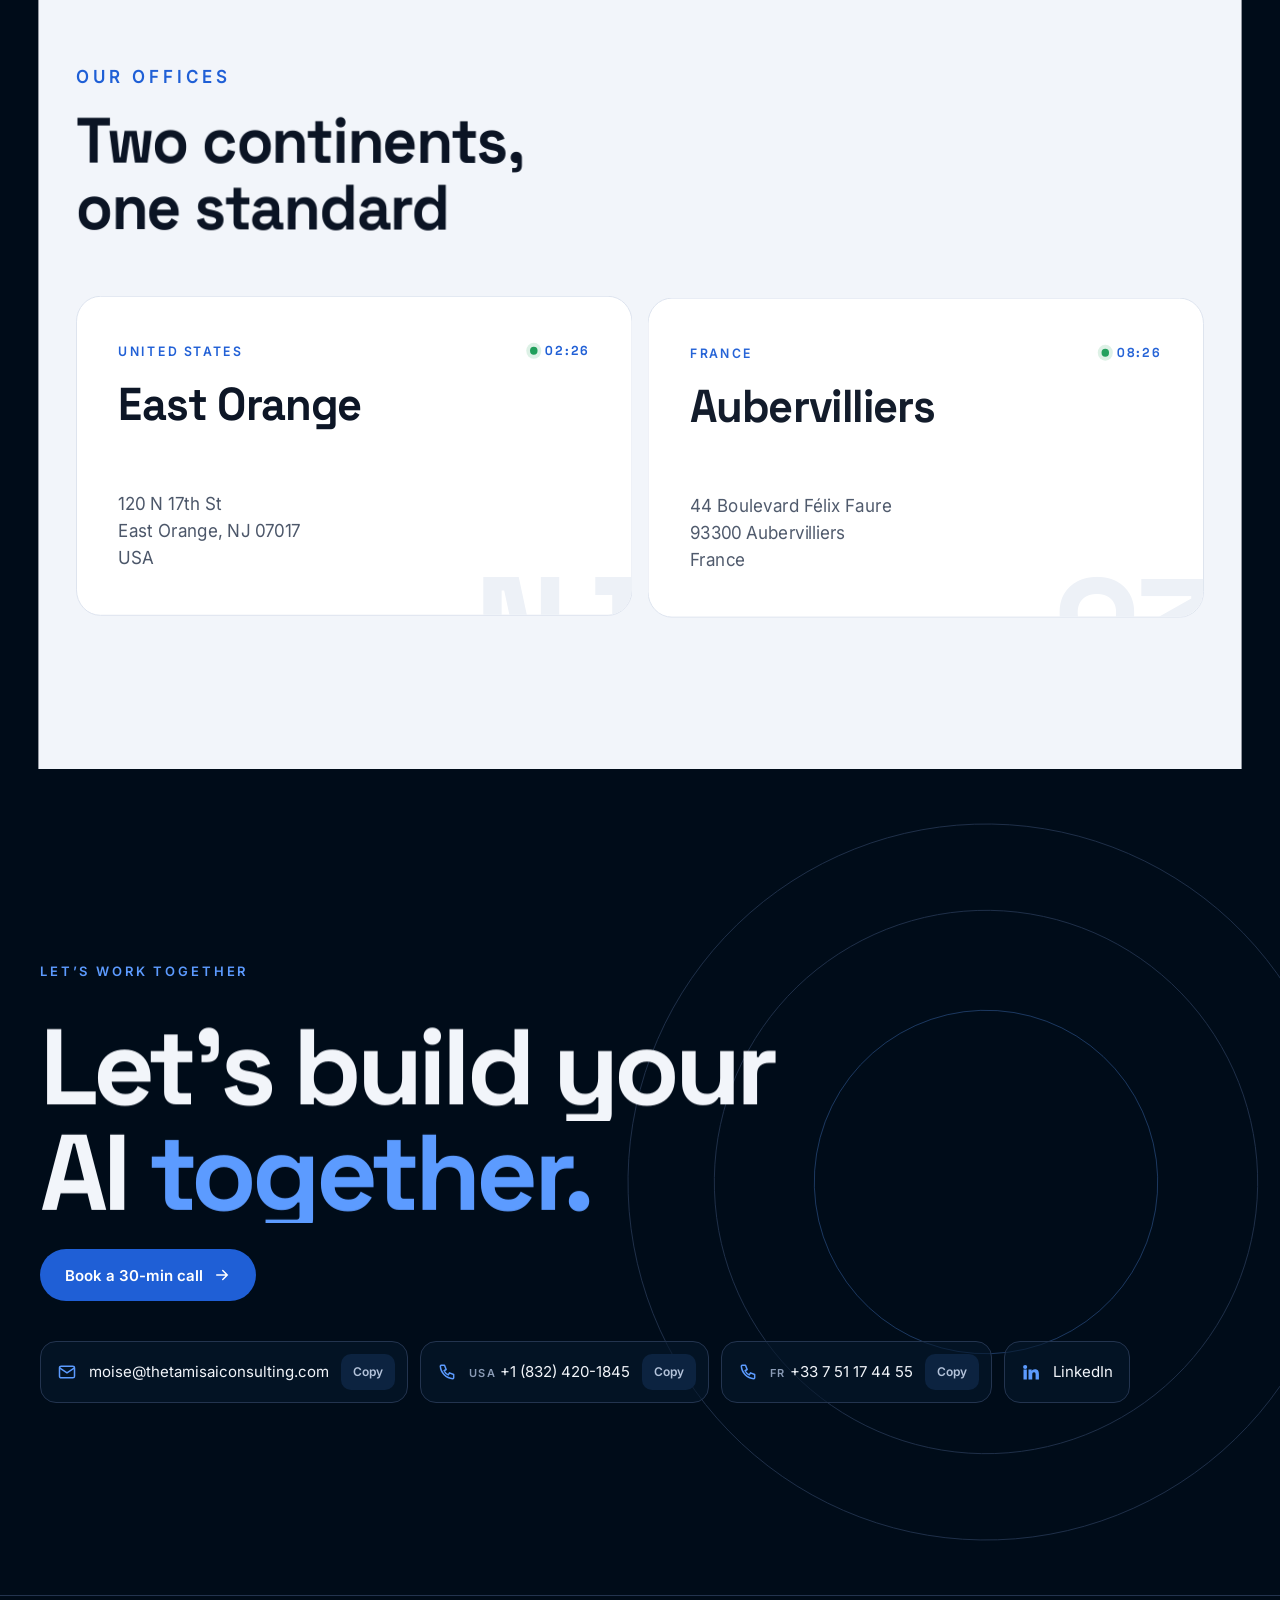
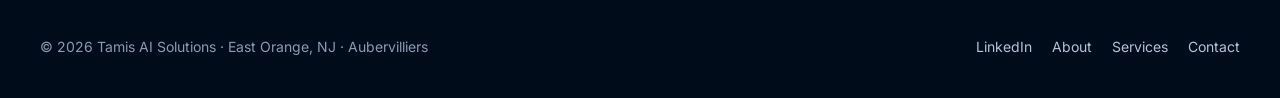
==== commit 6544bc87: "Redesign TamisVigie phone mockup to match the real app home screen Co-Authored-By: Claude Opus 5.5 <" ====
--- a/about.html
+++ b/about.html
@@ -152,12 +152,20 @@
         </article>
         <div class="phone" aria-hidden="true">
           <div class="phone-in">
-            <div class="ph-top"><i></i>TamisVigie</div>
-            <div class="ph-h">Travaillons en sécurité aujourd’hui</div>
-            <div class="ph-sos"><span>SOS</span>Alerte immédiate</div>
-            <div class="ph-stop">STOP · J’arrête le travail</div>
-            <div class="ph-grid"><div>Déclarer</div><div>Scanner</div><div>Permis</div><div>Formation</div></div>
-            <div class="ph-row"><b>12</b>Bac B12 – espace confiné</div>
+            <div class="ph-status"><b>9:41</b><i class="ph-island"></i><span class="ph-bat"></span></div>
+            <div class="ph-top"><i><svg viewBox="0 0 24 24" width="14" height="14" fill="none" stroke="#fff" stroke-width="2.2" stroke-linejoin="round"><path d="M12 3l8 3v6c0 4.5-3.4 8.3-8 9-4.6-.7-8-4.5-8-9V6z"/><path d="M8.5 12l2.5 2.5 4.5-4.5"/></svg></i>TamisVigie</div>
+            <div class="ph-hello"><small>Bonjour,</small><div class="ph-h">Travaillons en sécurité aujourd’hui</div></div>
+            <div class="ph-sos"><span>SOS</span><div><b>Alerte immédiate</b><small>Prévient le poste de garde</small></div></div>
+            <div class="ph-stop"><svg viewBox="0 0 40 40" width="30" height="30"><path d="M12 2h16l10 10v16L28 38H12L2 28V12z" fill="#D92D20" stroke="#fff" stroke-width="2"/><text x="20" y="24.5" text-anchor="middle" font-size="10" font-weight="800" fill="#fff" font-family="Arial">STOP</text></svg><div><b>J’arrête le travail</b><small>Droit d’arrêt en 6 étapes</small></div></div>
+            <div class="ph-grid">
+              <div><i class="r"><svg viewBox="0 0 24 24" width="16" height="16" fill="none" stroke="currentColor" stroke-width="2" stroke-linecap="round" stroke-linejoin="round"><path d="M4 8h3l2-3h6l2 3h3v11H4z"/><circle cx="12" cy="13" r="3.5"/></svg></i><b>Déclarer</b><small>Photo et dictée</small></div>
+              <div><i class="b"><svg viewBox="0 0 24 24" width="16" height="16" fill="none" stroke="currentColor" stroke-width="2" stroke-linecap="round" stroke-linejoin="round"><path d="M4 8V5h3M17 5h3v3M20 16v3h-3M7 19H4v-3"/><path d="M8 12h8"/></svg></i><b>Scanner</b><small>QR équipement</small></div>
+              <div><i class="y"><svg viewBox="0 0 24 24" width="16" height="16" fill="none" stroke="currentColor" stroke-width="2" stroke-linecap="round" stroke-linejoin="round"><path d="M7 3h7l4 4v14H7z"/><path d="M10 12h5M10 16h5"/></svg></i><b>Permis</b><small>Check-lists</small></div>
+              <div><i class="g"><svg viewBox="0 0 24 24" width="16" height="16" fill="none" stroke="currentColor" stroke-width="2" stroke-linecap="round" stroke-linejoin="round"><path d="M4 5h6a2 2 0 012 2v13a2 2 0 00-2-2H4zM20 5h-6a2 2 0 00-2 2v13a2 2 0 012-2h6z"/></svg></i><b>Formation</b><small>Quiz validé</small></div>
+            </div>
+            <div class="ph-lbl">Derniers événements</div>
+            <div class="ph-row"><b>12</b><div>Bac B12 – espace confiné<small>Presque-accident · il y a 2 h</small></div></div>
+            <nav class="ph-tabs"><span class="on"><svg viewBox="0 0 24 24" width="16" height="16" fill="none" stroke="currentColor" stroke-width="2" stroke-linecap="round" stroke-linejoin="round"><path d="M4 11l8-7 8 7v9h-5v-6H9v6H4z"/></svg>Accueil</span><span><svg viewBox="0 0 24 24" width="16" height="16" fill="none" stroke="currentColor" stroke-width="2" stroke-linecap="round" stroke-linejoin="round"><path d="M12 3l9 16H3z"/><path d="M12 10v4M12 17h.01"/></svg>Risques</span><span class="sc"><svg viewBox="0 0 24 24" width="16" height="16" fill="none" stroke="currentColor" stroke-width="2" stroke-linecap="round" stroke-linejoin="round"><path d="M4 8V5h3M17 5h3v3M20 16v3h-3M7 19H4v-3"/><path d="M8 12h8"/></svg></span><span><svg viewBox="0 0 24 24" width="16" height="16" fill="none" stroke="currentColor" stroke-width="2" stroke-linecap="round" stroke-linejoin="round"><path d="M4 20h4L19 9l-4-4L4 16z"/></svg>Déclarer</span><span><svg viewBox="0 0 24 24" width="16" height="16" fill="none" stroke="currentColor" stroke-width="2" stroke-linecap="round" stroke-linejoin="round"><path d="M5 4h4l2 5-2.5 1.5a11 11 0 005 5L15 13l5 2v4a1 1 0 01-1 1A16 16 0 014 5a1 1 0 011-1z"/></svg>Urgences</span></nav>
           </div>
         </div>
       </div>
--- a/assets/site.css
+++ b/assets/site.css
@@ -652,3 +652,36 @@
 /* QR: bigger, crisp, no extra padding (quiet zone is in the SVG) */
 .tv-qr img,.qr-card img,.qr-way img{padding:0;border-radius:8px;image-rendering:pixelated;image-rendering:crisp-edges}
 .tv-qr{gap:22px}
+
+/* TamisVigie phone mockup v2: mirrors the real home screen, upright, no empty area */
+.phone{width:min(310px,100%);aspect-ratio:9/19.5;padding:12px;border-radius:48px;background:linear-gradient(180deg,#132B4F,#06182C);box-shadow:0 0 0 2px rgba(92,155,255,.18) inset,0 60px 120px -40px rgba(31,95,214,.5)}
+.phone-in{border-radius:38px;padding:10px 12px 0;gap:8px;font-size:11px;position:relative}
+.ph-status{display:flex;align-items:center;justify-content:space-between;padding:0 10px;height:22px;font-size:11px}
+.ph-status b{font-weight:700}
+.ph-island{width:84px;height:22px;border-radius:12px;background:#0B1220;display:block}
+.ph-bat{width:20px;height:10px;border-radius:3px;border:1.5px solid #0F1B2D;position:relative}
+.ph-bat::after{content:"";position:absolute;inset:1.5px 4px 1.5px 1.5px;background:#0F1B2D;border-radius:1px}
+.ph-top{font-size:13px}
+.ph-top i{width:24px;height:24px;border-radius:7px;background:#1A4FE0;display:grid;place-items:center}
+.ph-hello small{display:block;color:#5A6478;font-size:10.5px}
+.ph-h{font-size:16px}
+.ph-sos,.ph-stop{display:flex;align-items:center;gap:10px;border-radius:14px;padding:10px 12px}
+.ph-sos span{width:32px;height:32px;flex:none}
+.ph-sos small,.ph-stop small{display:block;font-weight:500;font-size:10px;opacity:.85}
+.ph-stop{background:#FFF4D6;border:1px solid #F2D27A;color:#3A2A00}
+.ph-stop svg{flex:none}
+.ph-grid{gap:7px}
+.ph-grid div{padding:8px 9px;display:flex;flex-direction:column;gap:1px}
+.ph-grid i{width:26px;height:26px;border-radius:8px;display:grid;place-items:center;margin-bottom:4px}
+.ph-grid i.r{background:#FDE7E5;color:#B42318}.ph-grid i.b{background:#E4ECFF;color:#1A4FE0}.ph-grid i.y{background:#FFF4D6;color:#8A6100}.ph-grid i.g{background:#EEF1F6;color:#0F1B2D}
+.ph-grid b{font-size:11.5px}
+.ph-grid small{font-size:9.5px;color:#5A6478;font-weight:500}
+.ph-lbl{font-family:var(--display);font-weight:700;font-size:11.5px;margin-top:2px}
+.ph-row{padding:8px 10px}
+.ph-row b{flex:none}
+.ph-row small{display:block;color:#5A6478;font-size:9.5px}
+.ph-tabs{margin:auto -12px 0;display:grid;grid-template-columns:repeat(5,1fr);align-items:end;background:#fff;border-top:1px solid #E3E8EF;padding:6px 4px 14px}
+.ph-tabs span{display:flex;flex-direction:column;align-items:center;gap:2px;font-size:8.5px;color:#5A6478;font-weight:600}
+.ph-tabs span.on{color:#1A4FE0}
+.ph-tabs span.sc{width:40px;height:40px;margin:-18px auto 0;border-radius:50%;background:#1A4FE0;color:#fff;display:grid;place-items:center;box-shadow:0 6px 14px rgba(26,79,224,.35)}
+@media (max-width:1000px){.phone{width:min(290px,100%)}}
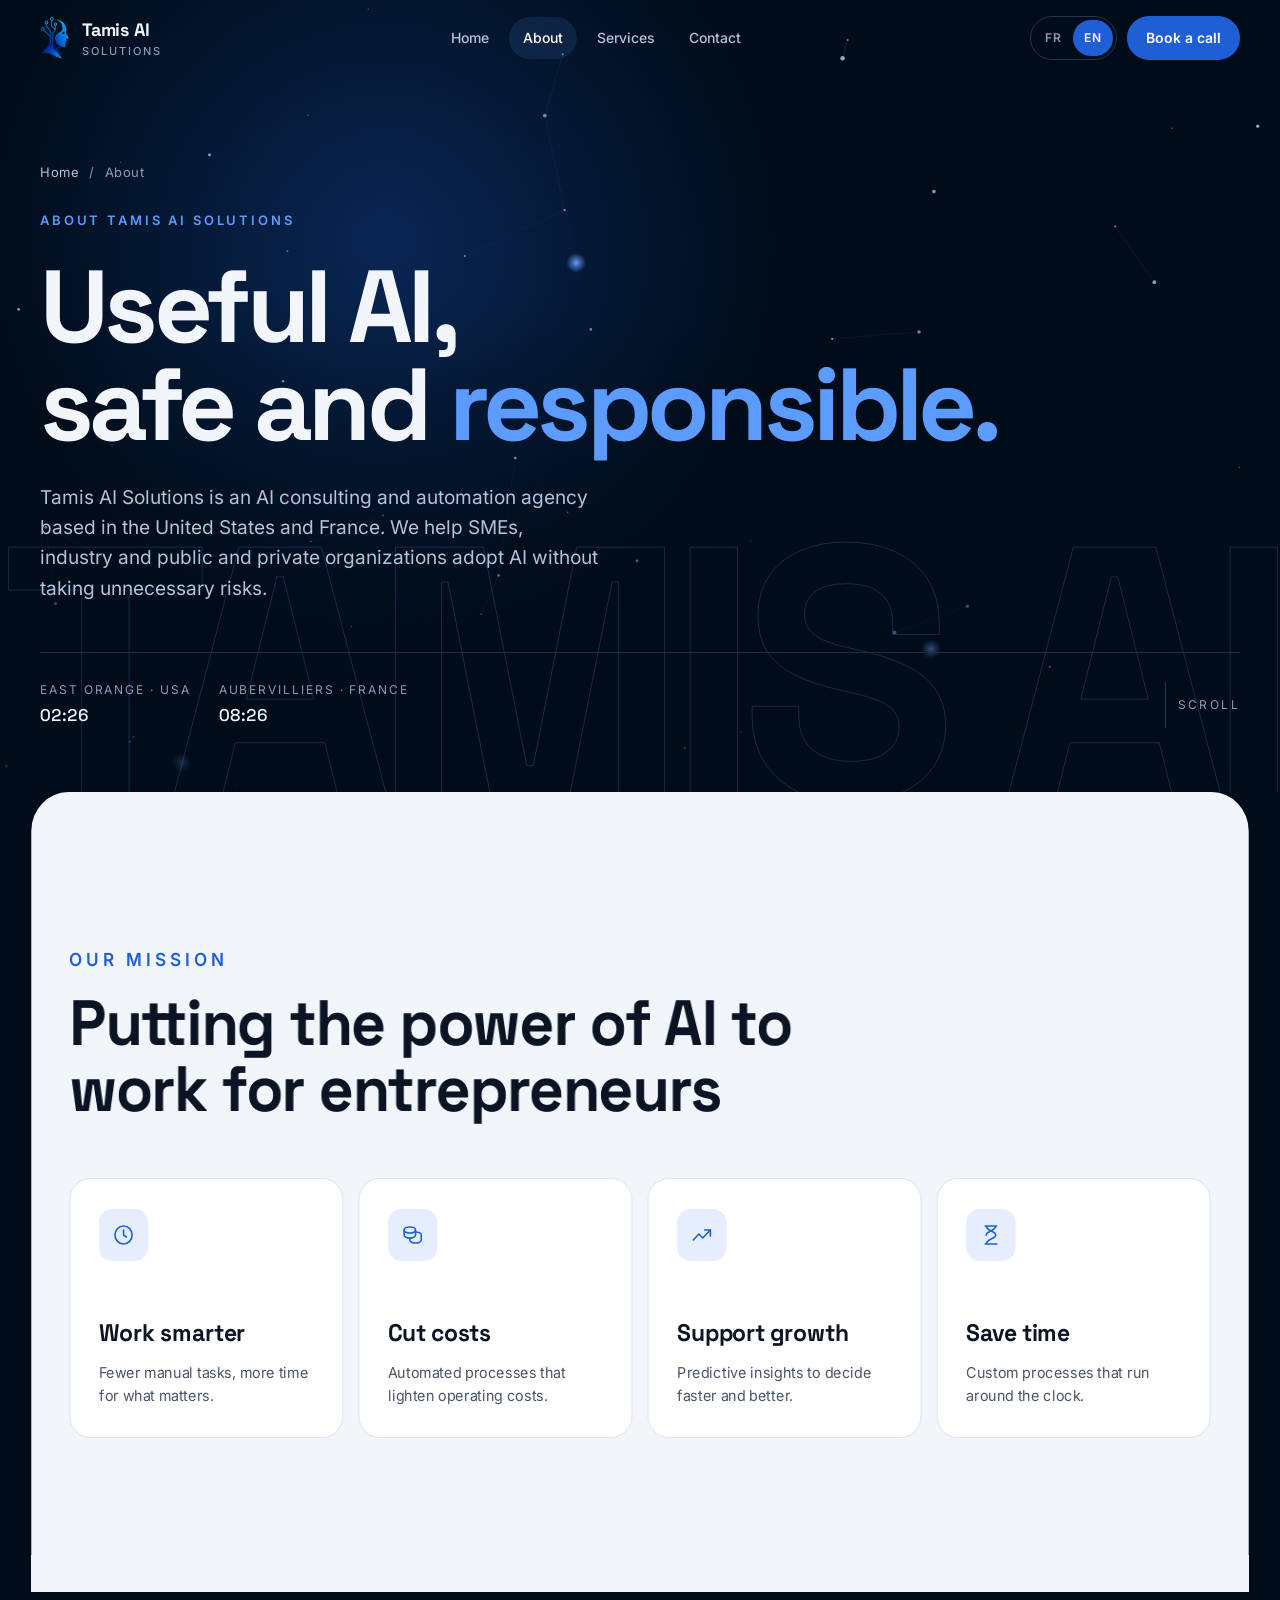
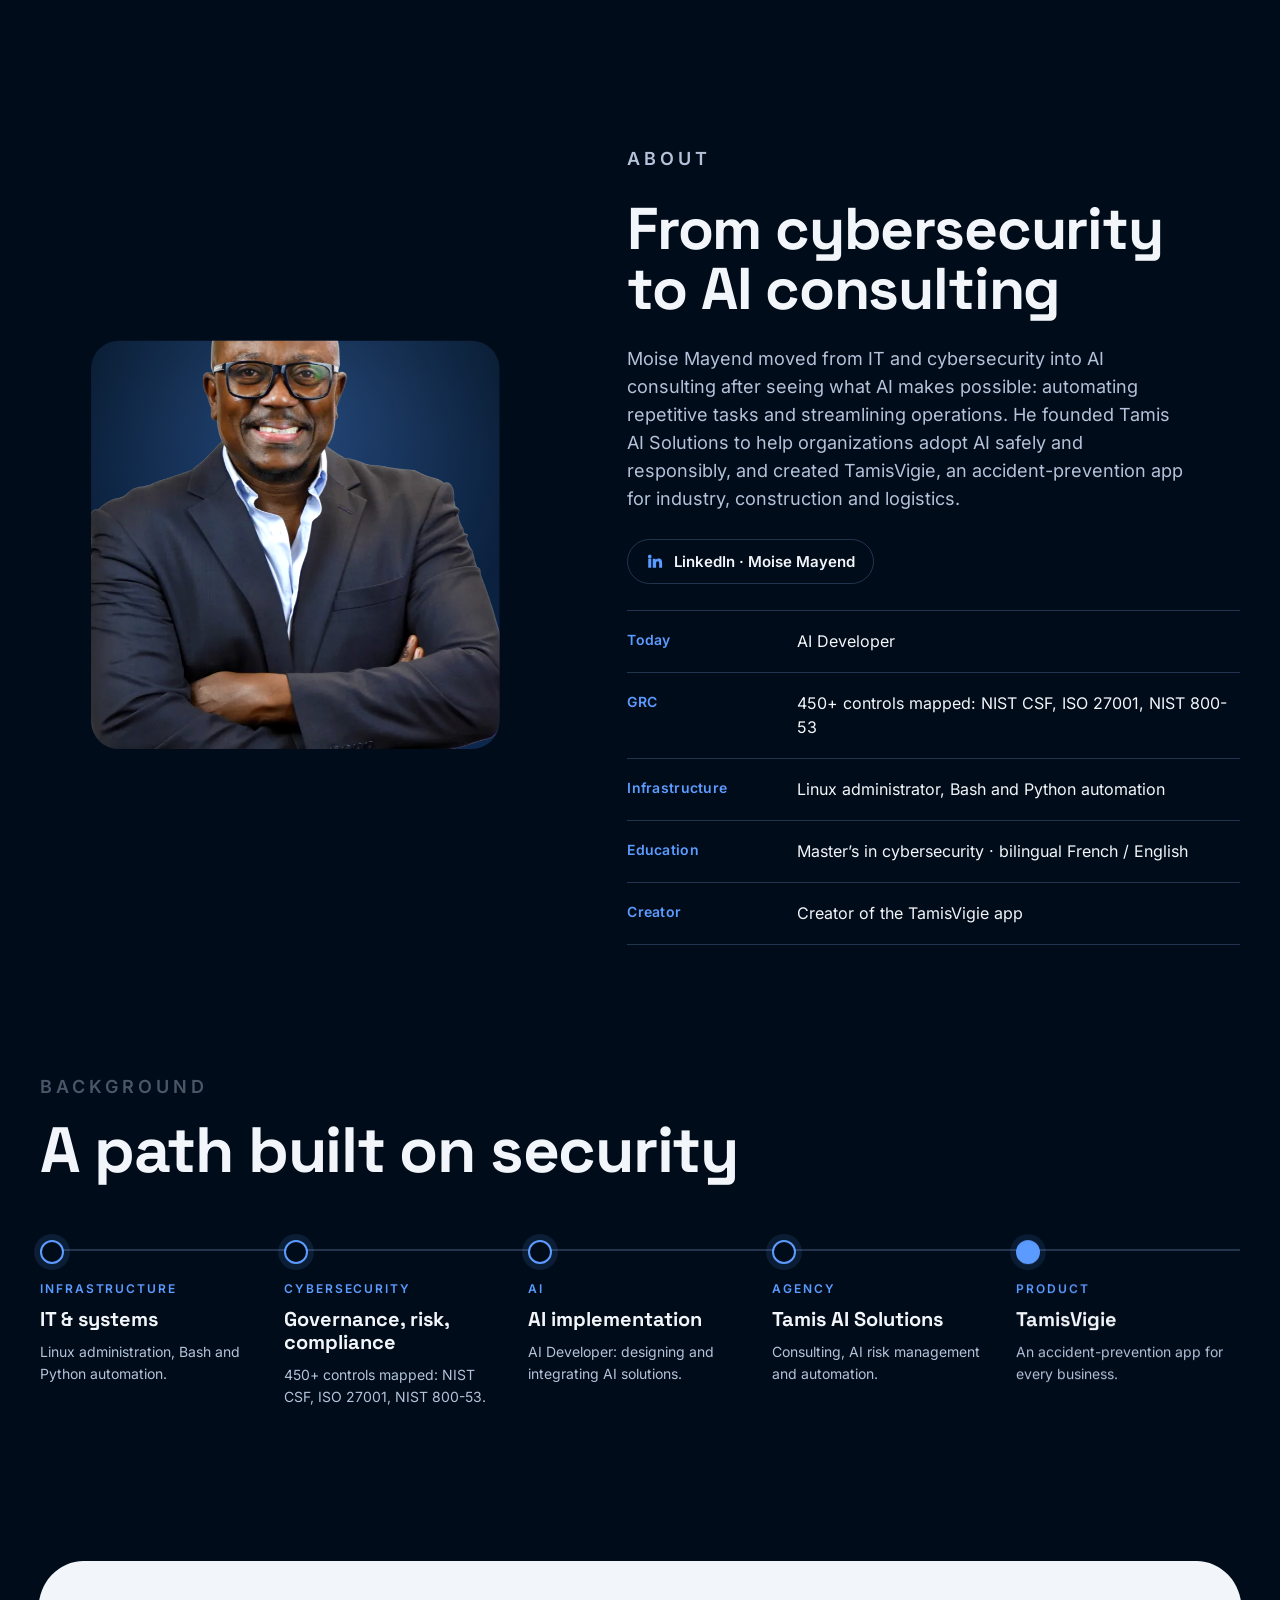
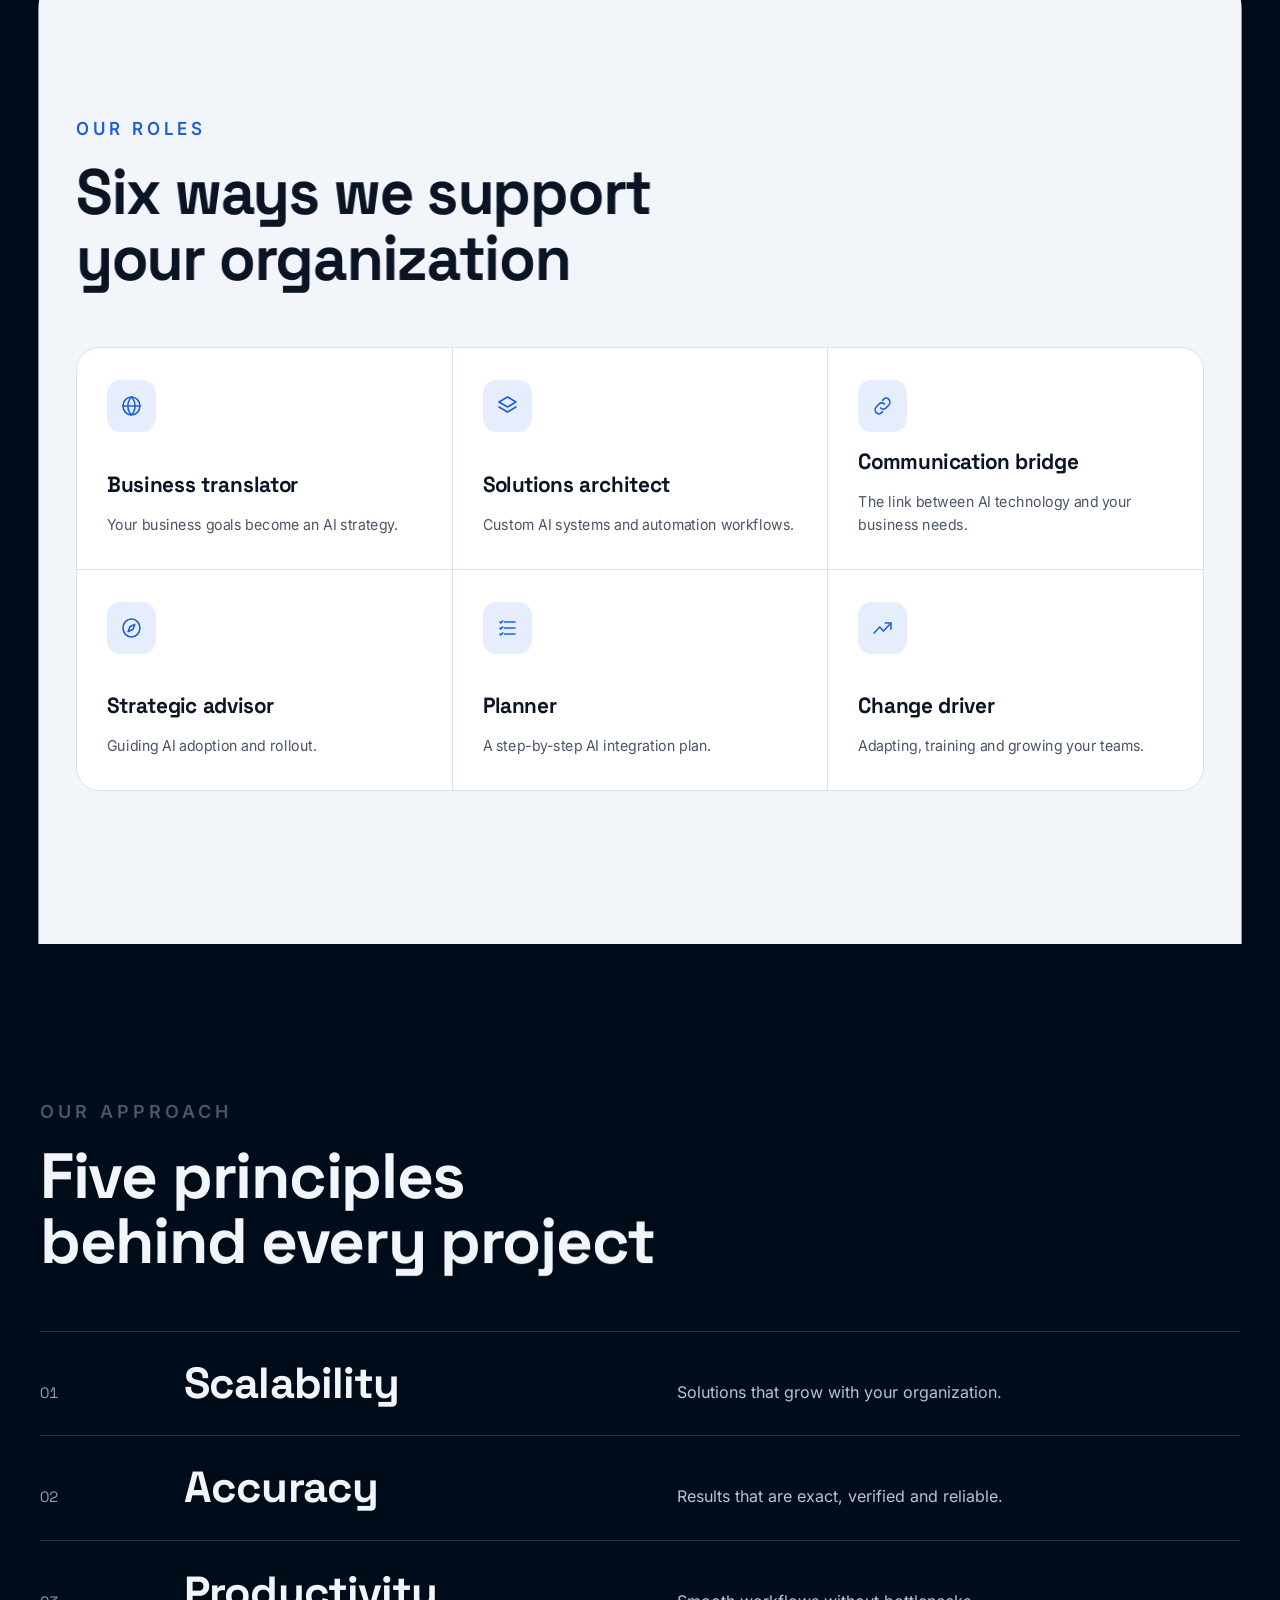
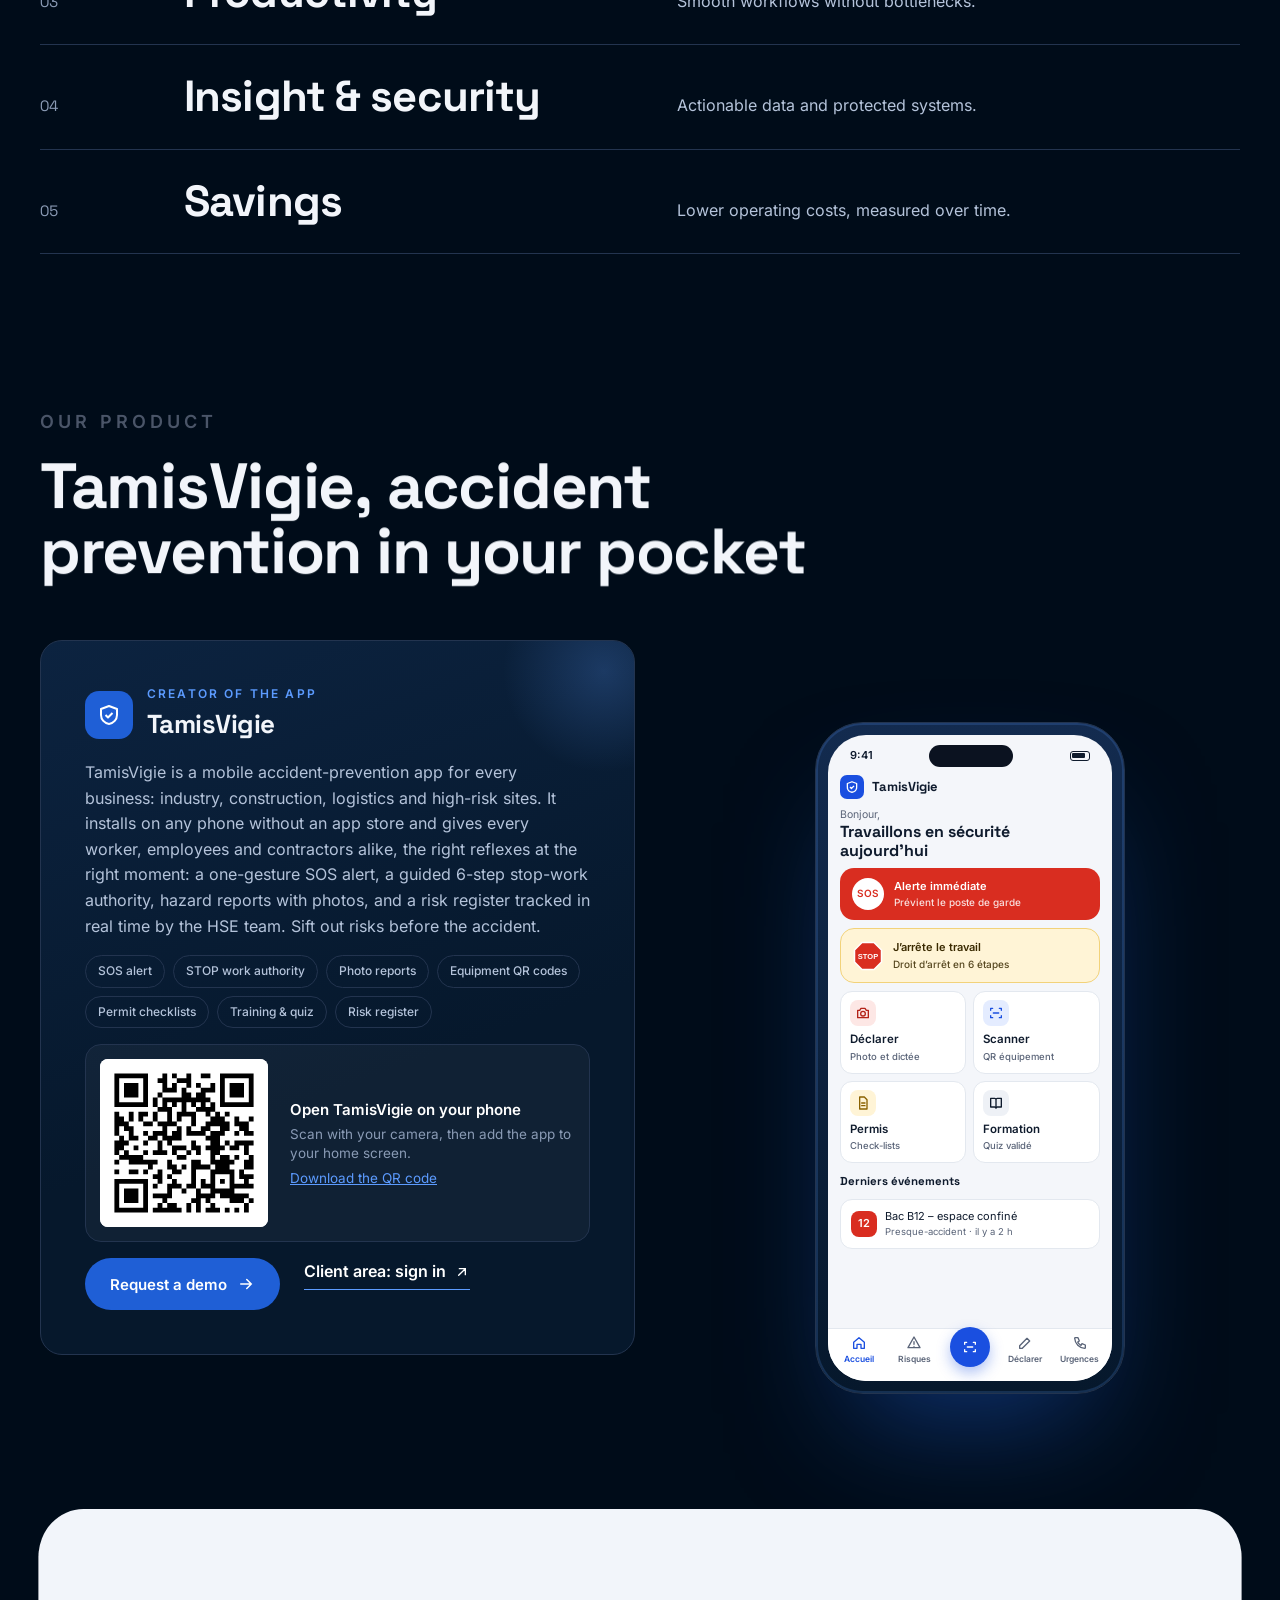
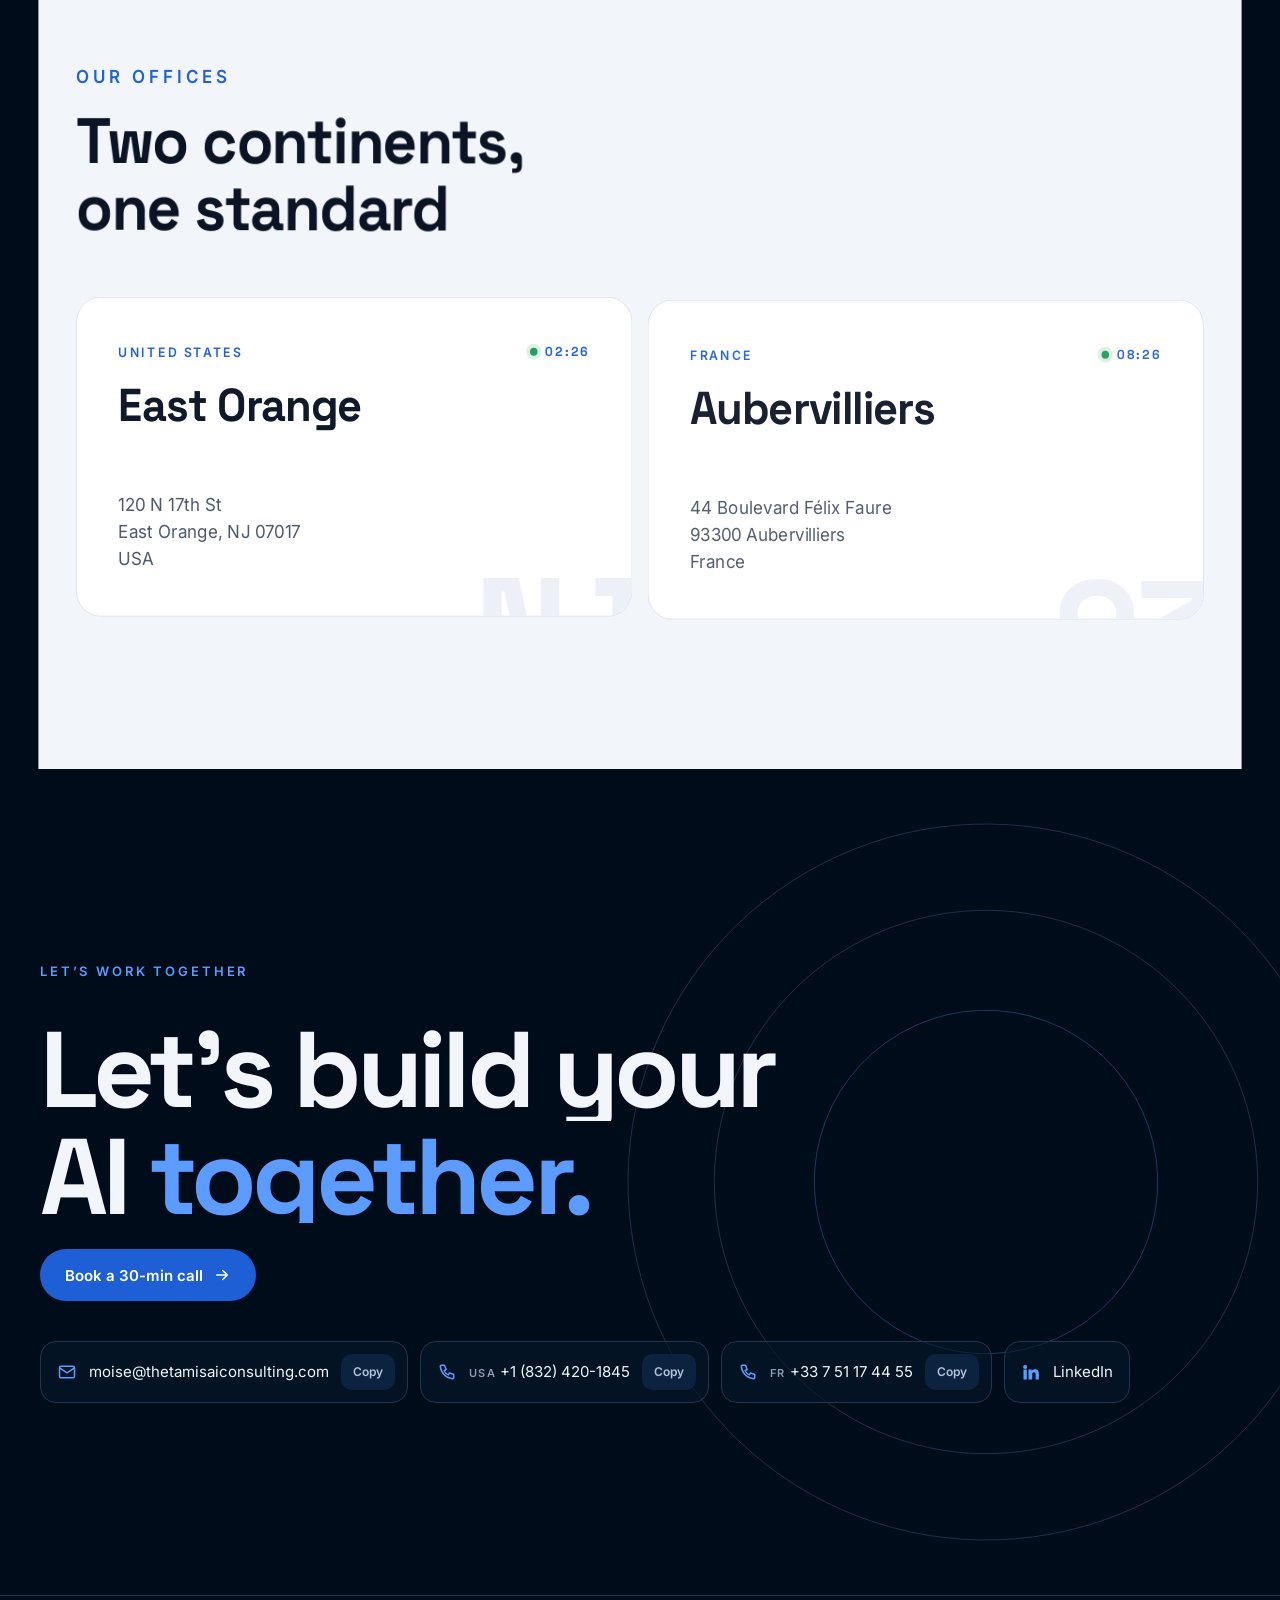
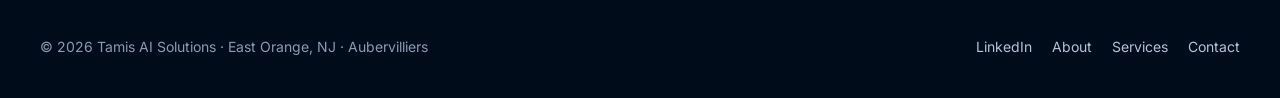
==== commit 9af7ac10: "Cache-bust CSS/JS so visitors get the latest version Co-Authored-By: Claude Opus 5.5 <noreply@anthro" ====
--- a/about.html
+++ b/about.html
@@ -19,7 +19,7 @@
 <link rel="apple-touch-icon" href="assets/mark.webp">
 <link rel="preload" href="assets/fonts/space-grotesk-latin-700-normal.woff2" as="font" type="font/woff2" crossorigin>
 <link rel="preload" href="assets/fonts/inter-latin-400-normal.woff2" as="font" type="font/woff2" crossorigin>
-<link rel="stylesheet" href="assets/site.css">
+<link rel="stylesheet" href="assets/site.css?v=202611241222">
 </head>
 <body>
 <a class="skip" href="#top" data-i18n="skip">Aller au contenu</a>
@@ -230,7 +230,7 @@
 <script src="assets/vendor/gsap.min.js"></script>
 <script src="assets/vendor/ScrollTrigger.min.js"></script>
 <script src="assets/vendor/lenis.min.js"></script>
-<script src="assets/i18n.js"></script>
-<script src="assets/site.js"></script>
+<script src="assets/i18n.js?v=202611241222"></script>
+<script src="assets/site.js?v=202611241222"></script>
 </body>
 </html>
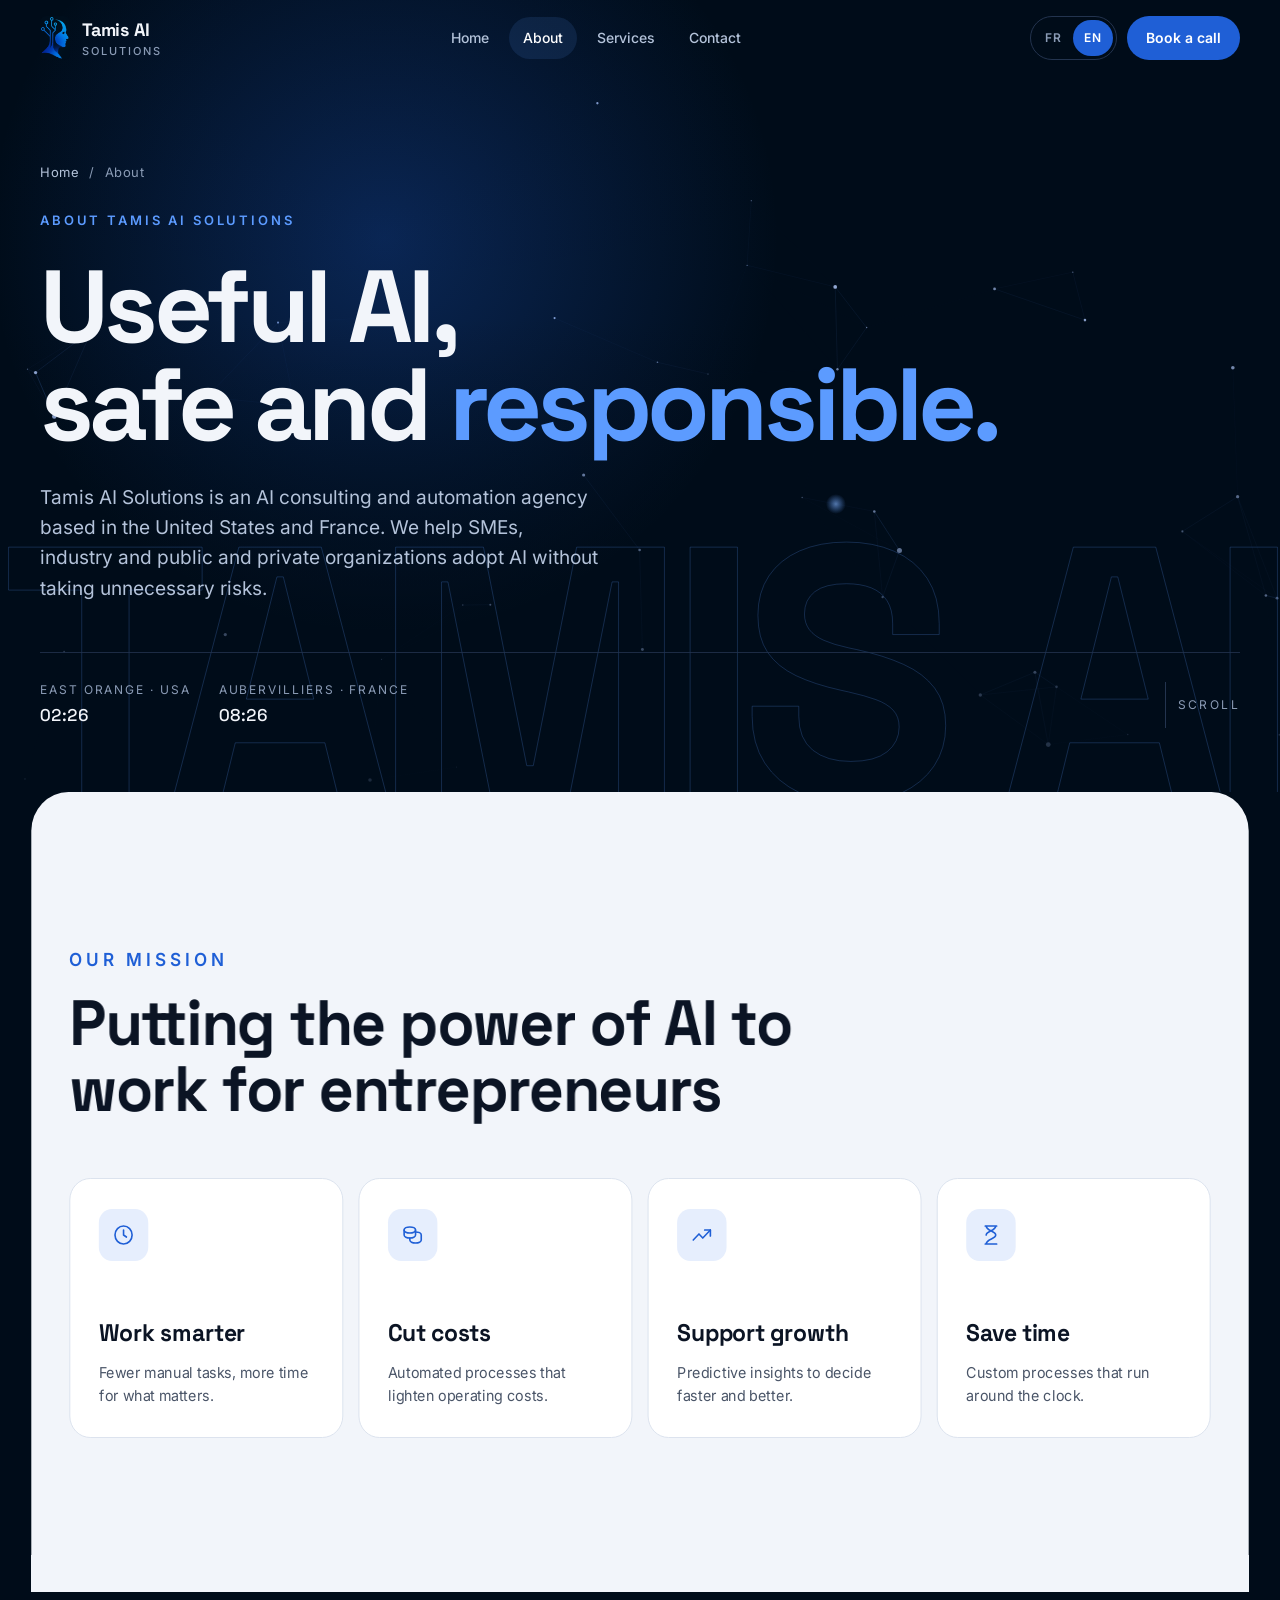
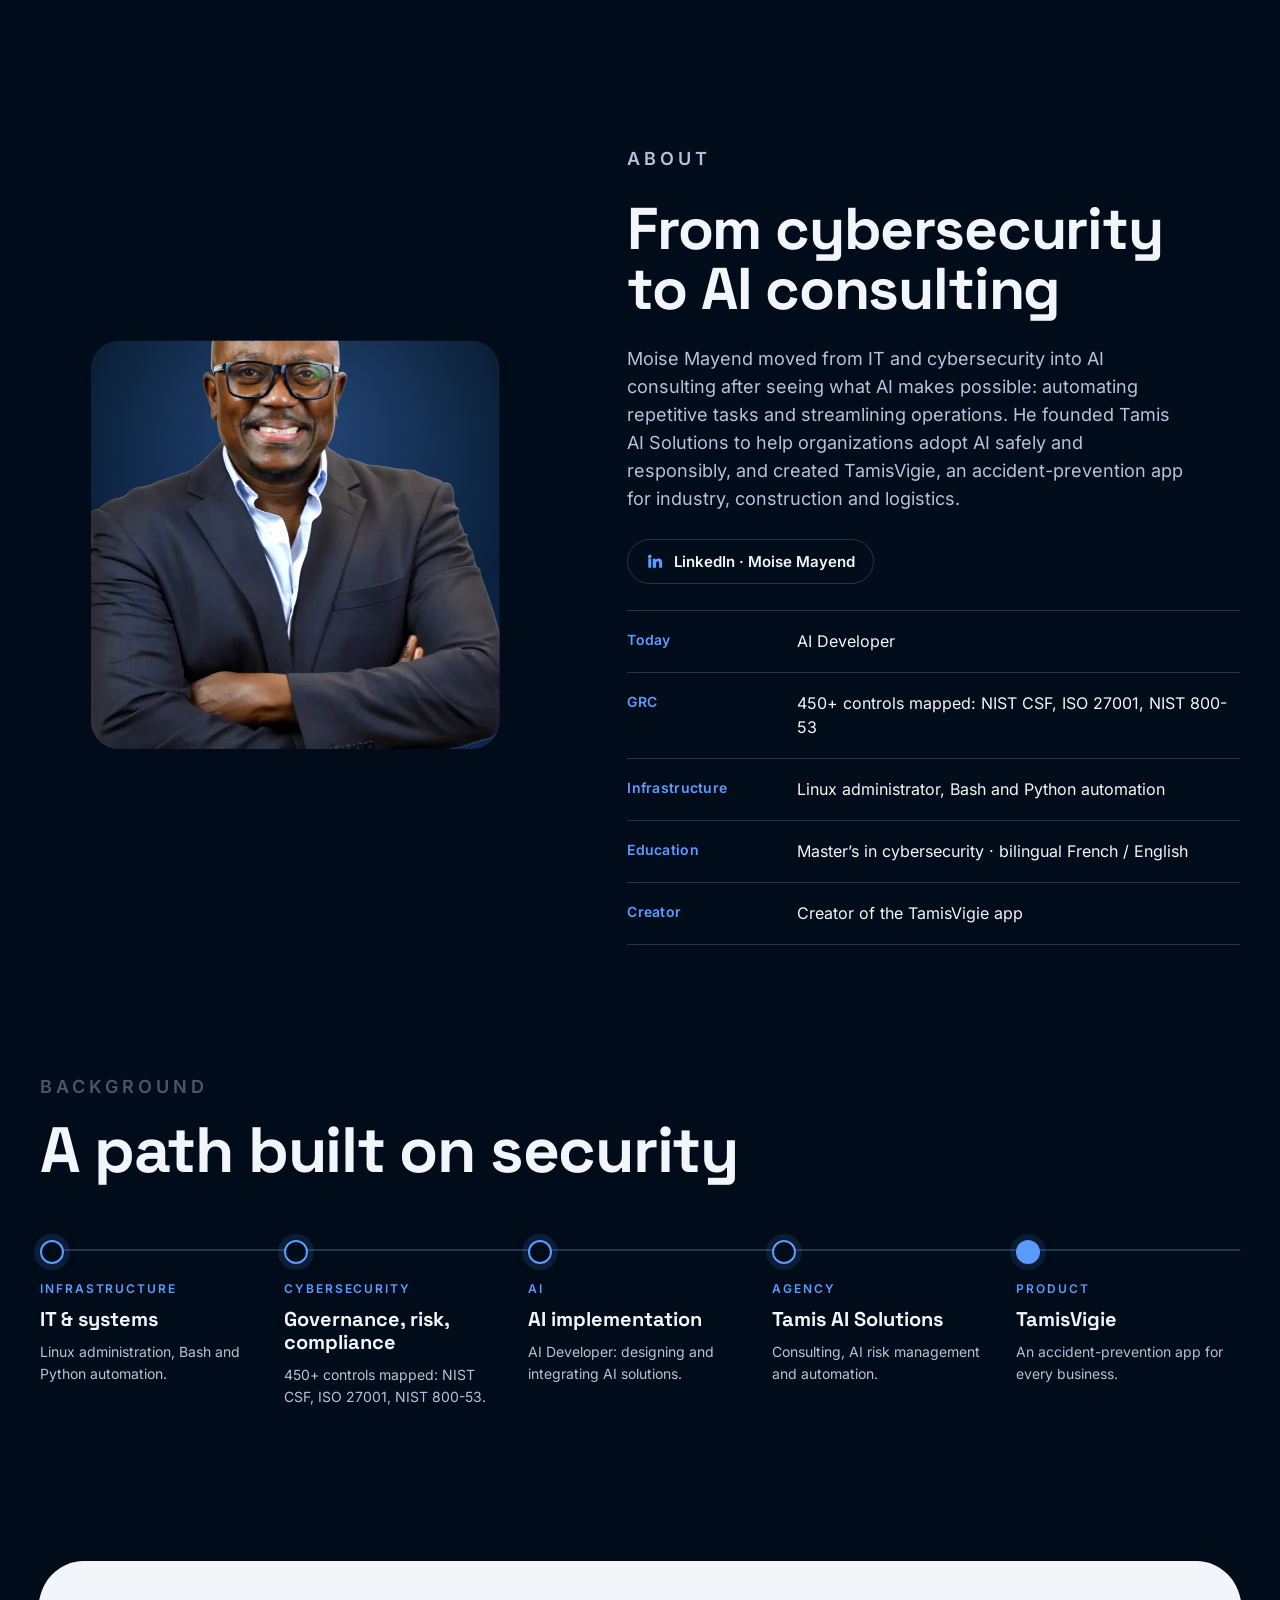
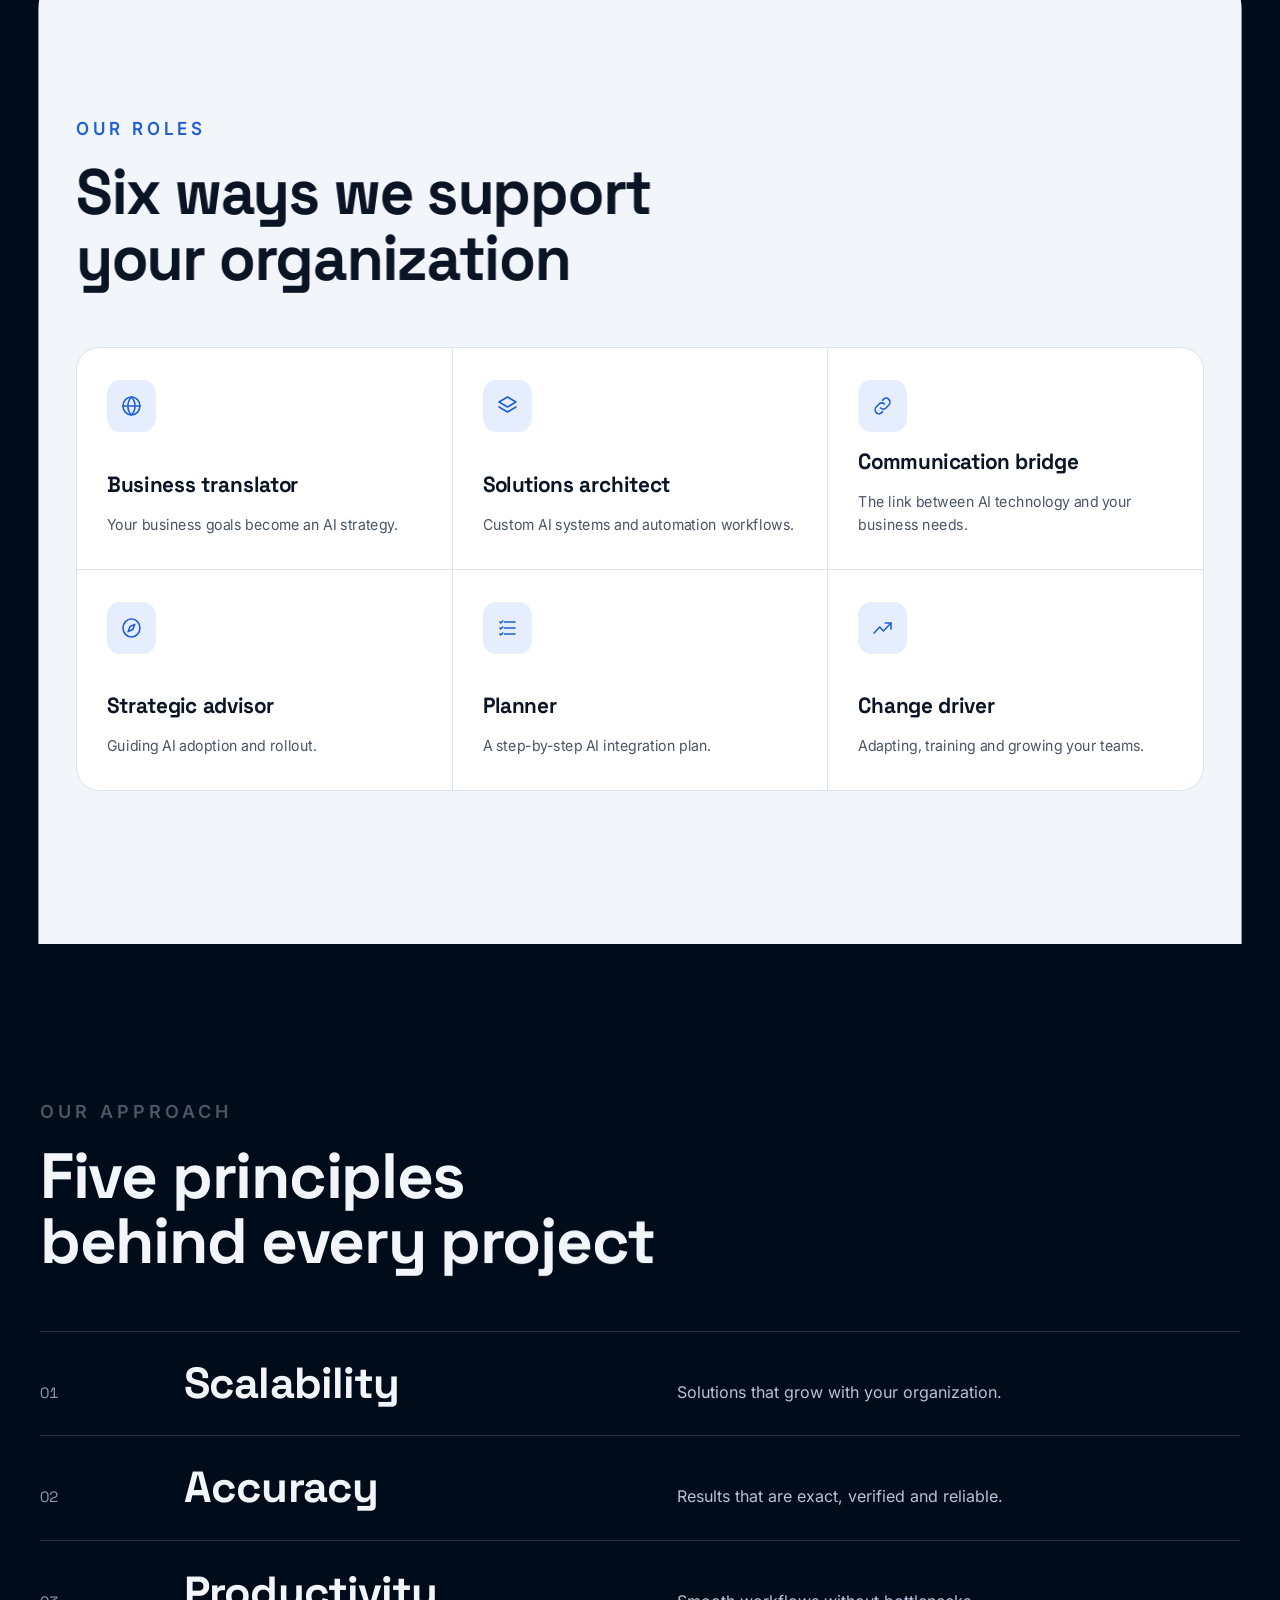
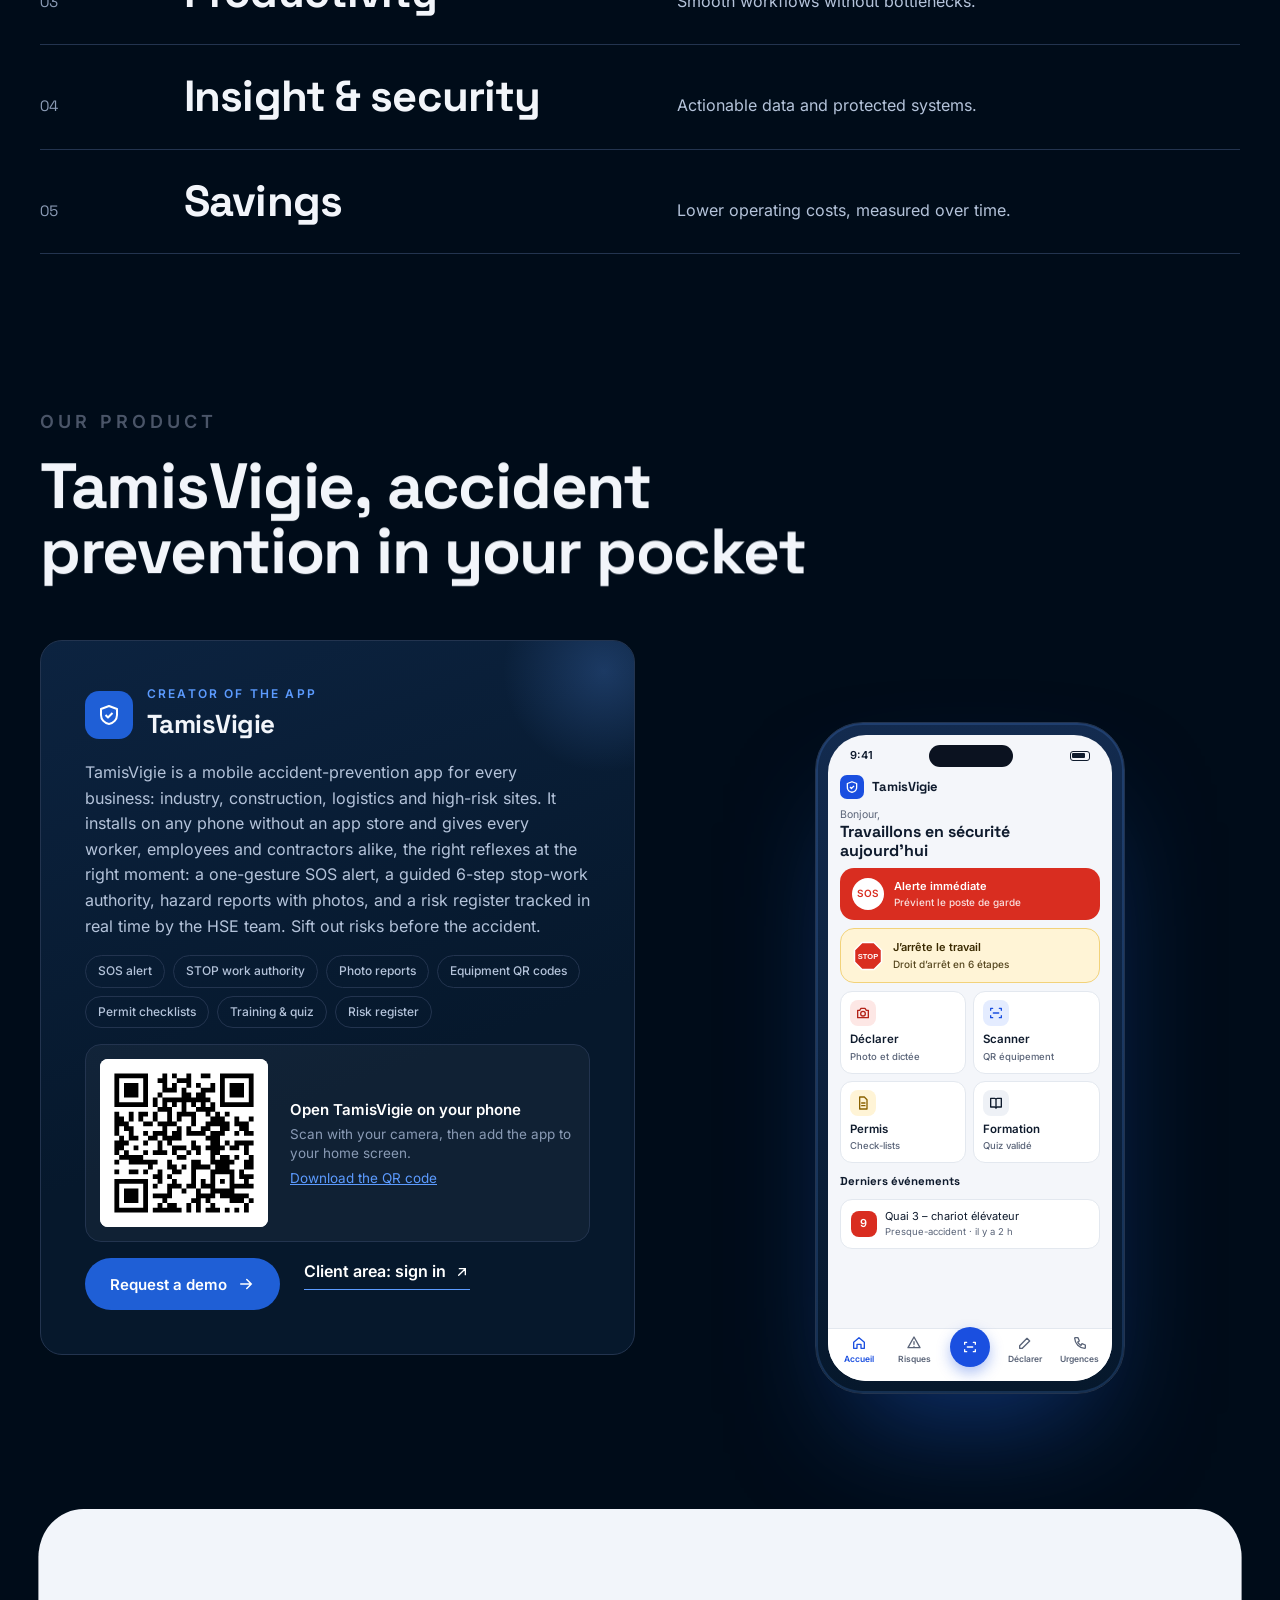
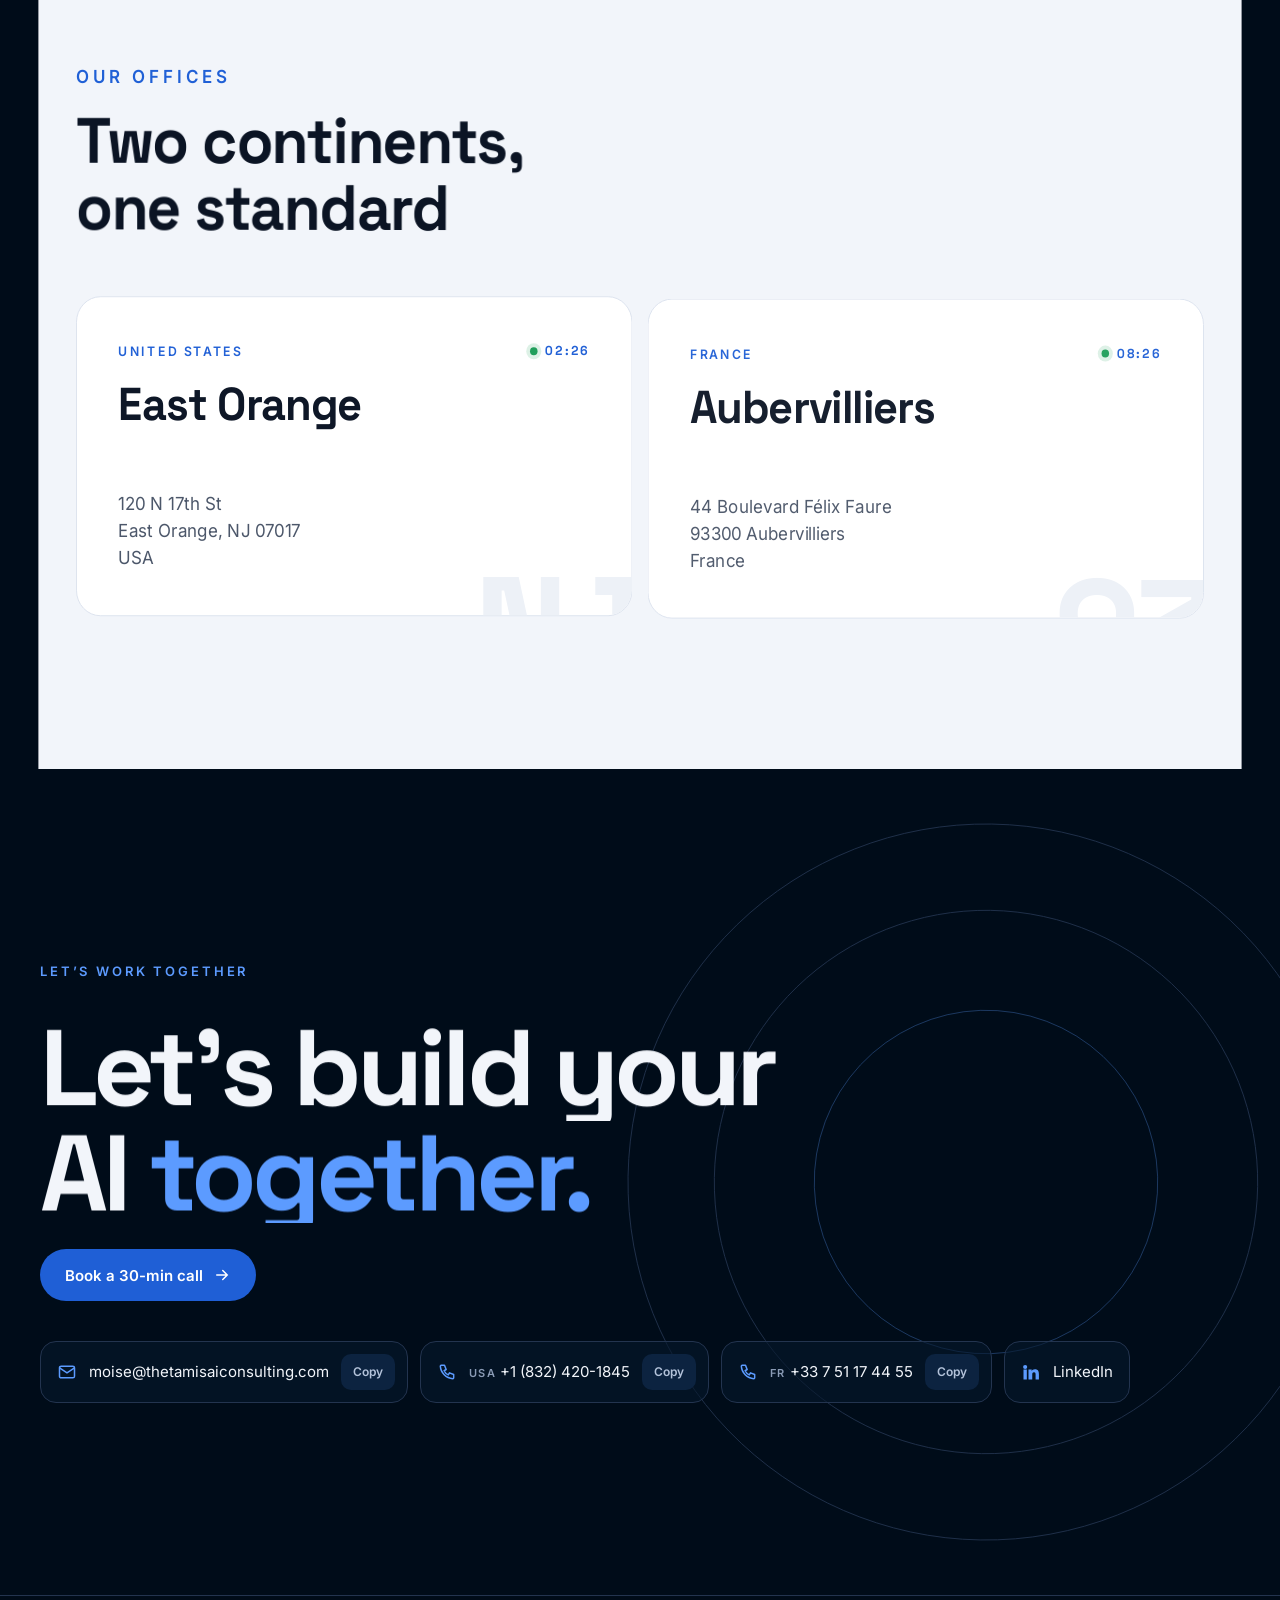
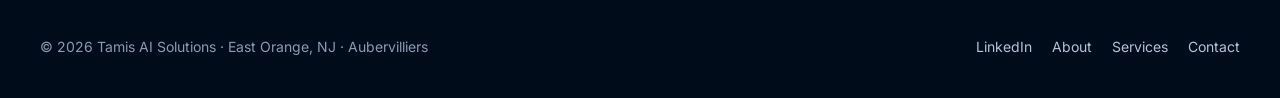
==== commit 293eec08: "TamisVigie mockup: neutral multi-sector example Co-Authored-By: Claude Opus 5.5 <noreply@anthropic.c" ====
--- a/about.html
+++ b/about.html
@@ -164,7 +164,7 @@
               <div><i class="g"><svg viewBox="0 0 24 24" width="16" height="16" fill="none" stroke="currentColor" stroke-width="2" stroke-linecap="round" stroke-linejoin="round"><path d="M4 5h6a2 2 0 012 2v13a2 2 0 00-2-2H4zM20 5h-6a2 2 0 00-2 2v13a2 2 0 012-2h6z"/></svg></i><b>Formation</b><small>Quiz validé</small></div>
             </div>
             <div class="ph-lbl">Derniers événements</div>
-            <div class="ph-row"><b>12</b><div>Bac B12 – espace confiné<small>Presque-accident · il y a 2 h</small></div></div>
+            <div class="ph-row"><b>9</b><div>Quai 3 – chariot élévateur<small>Presque-accident · il y a 2 h</small></div></div>
             <nav class="ph-tabs"><span class="on"><svg viewBox="0 0 24 24" width="16" height="16" fill="none" stroke="currentColor" stroke-width="2" stroke-linecap="round" stroke-linejoin="round"><path d="M4 11l8-7 8 7v9h-5v-6H9v6H4z"/></svg>Accueil</span><span><svg viewBox="0 0 24 24" width="16" height="16" fill="none" stroke="currentColor" stroke-width="2" stroke-linecap="round" stroke-linejoin="round"><path d="M12 3l9 16H3z"/><path d="M12 10v4M12 17h.01"/></svg>Risques</span><span class="sc"><svg viewBox="0 0 24 24" width="16" height="16" fill="none" stroke="currentColor" stroke-width="2" stroke-linecap="round" stroke-linejoin="round"><path d="M4 8V5h3M17 5h3v3M20 16v3h-3M7 19H4v-3"/><path d="M8 12h8"/></svg></span><span><svg viewBox="0 0 24 24" width="16" height="16" fill="none" stroke="currentColor" stroke-width="2" stroke-linecap="round" stroke-linejoin="round"><path d="M4 20h4L19 9l-4-4L4 16z"/></svg>Déclarer</span><span><svg viewBox="0 0 24 24" width="16" height="16" fill="none" stroke="currentColor" stroke-width="2" stroke-linecap="round" stroke-linejoin="round"><path d="M5 4h4l2 5-2.5 1.5a11 11 0 005 5L15 13l5 2v4a1 1 0 01-1 1A16 16 0 014 5a1 1 0 011-1z"/></svg>Urgences</span></nav>
           </div>
         </div>
